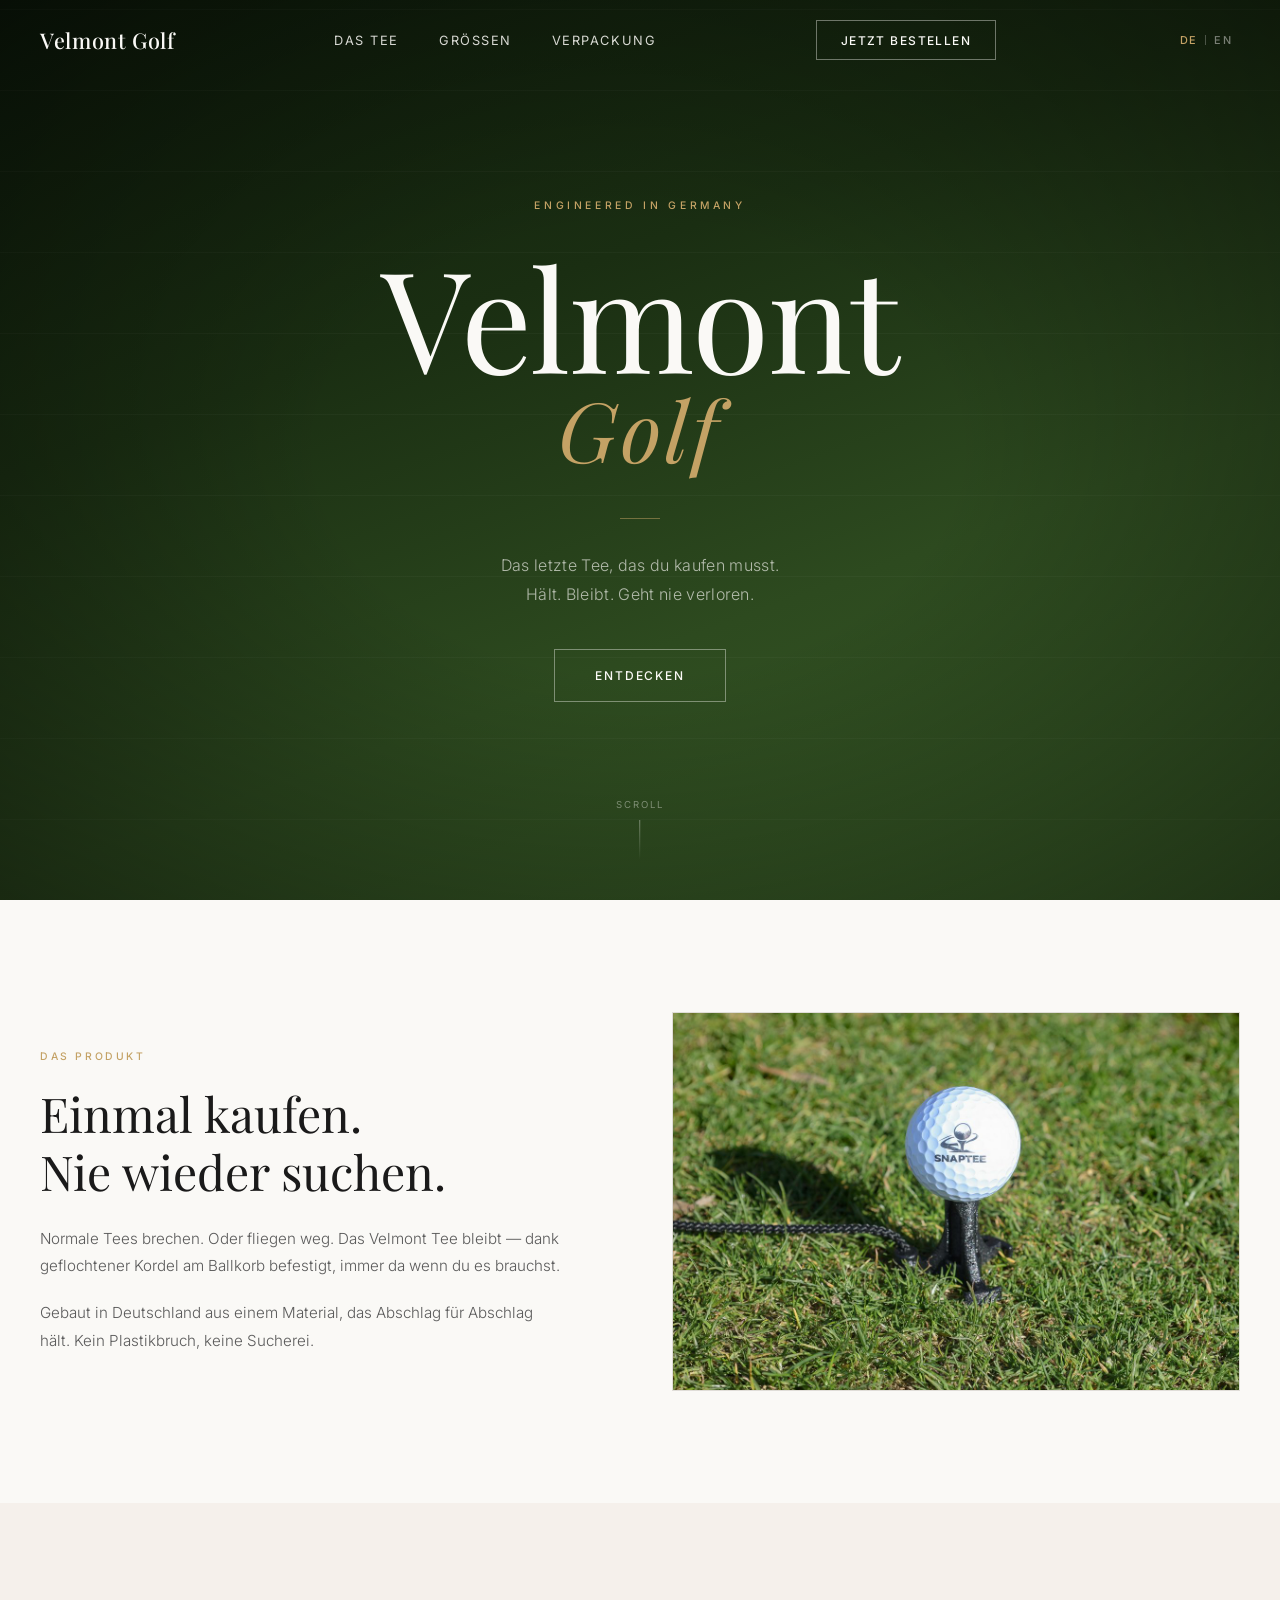
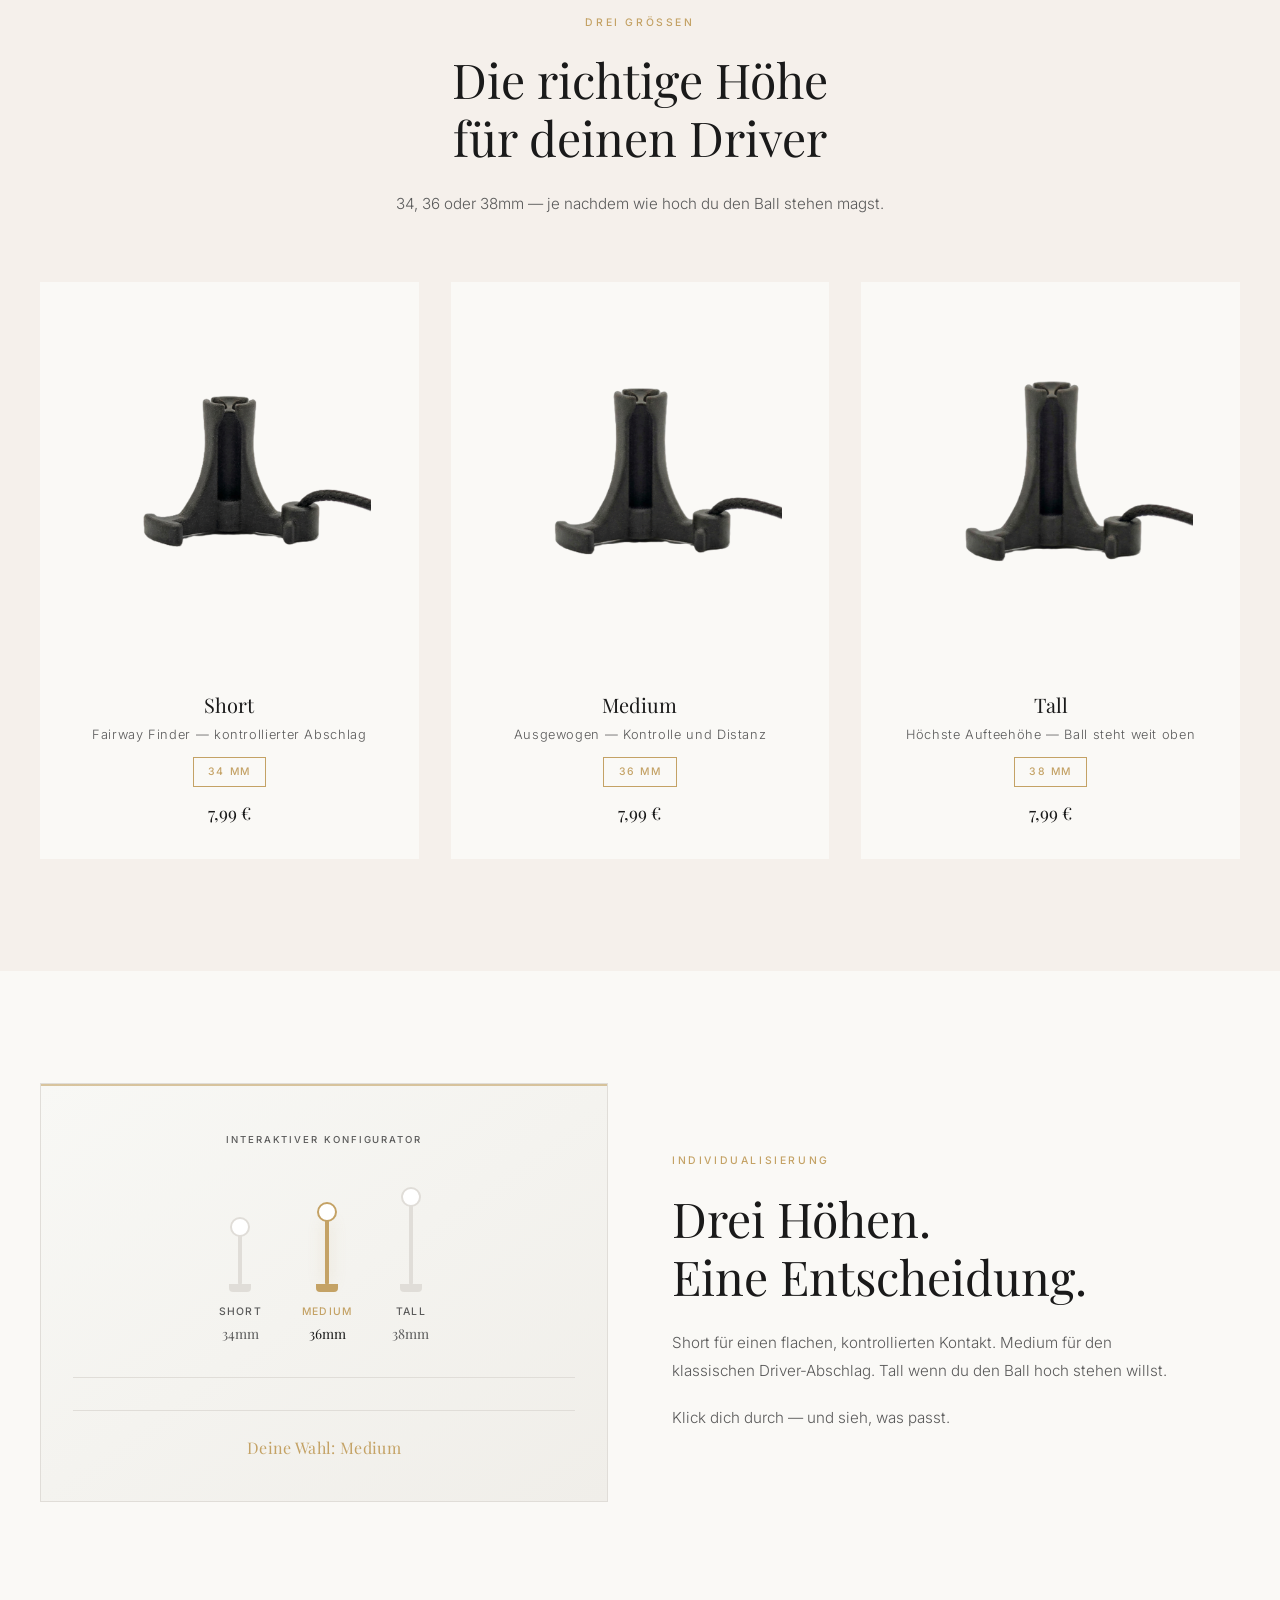
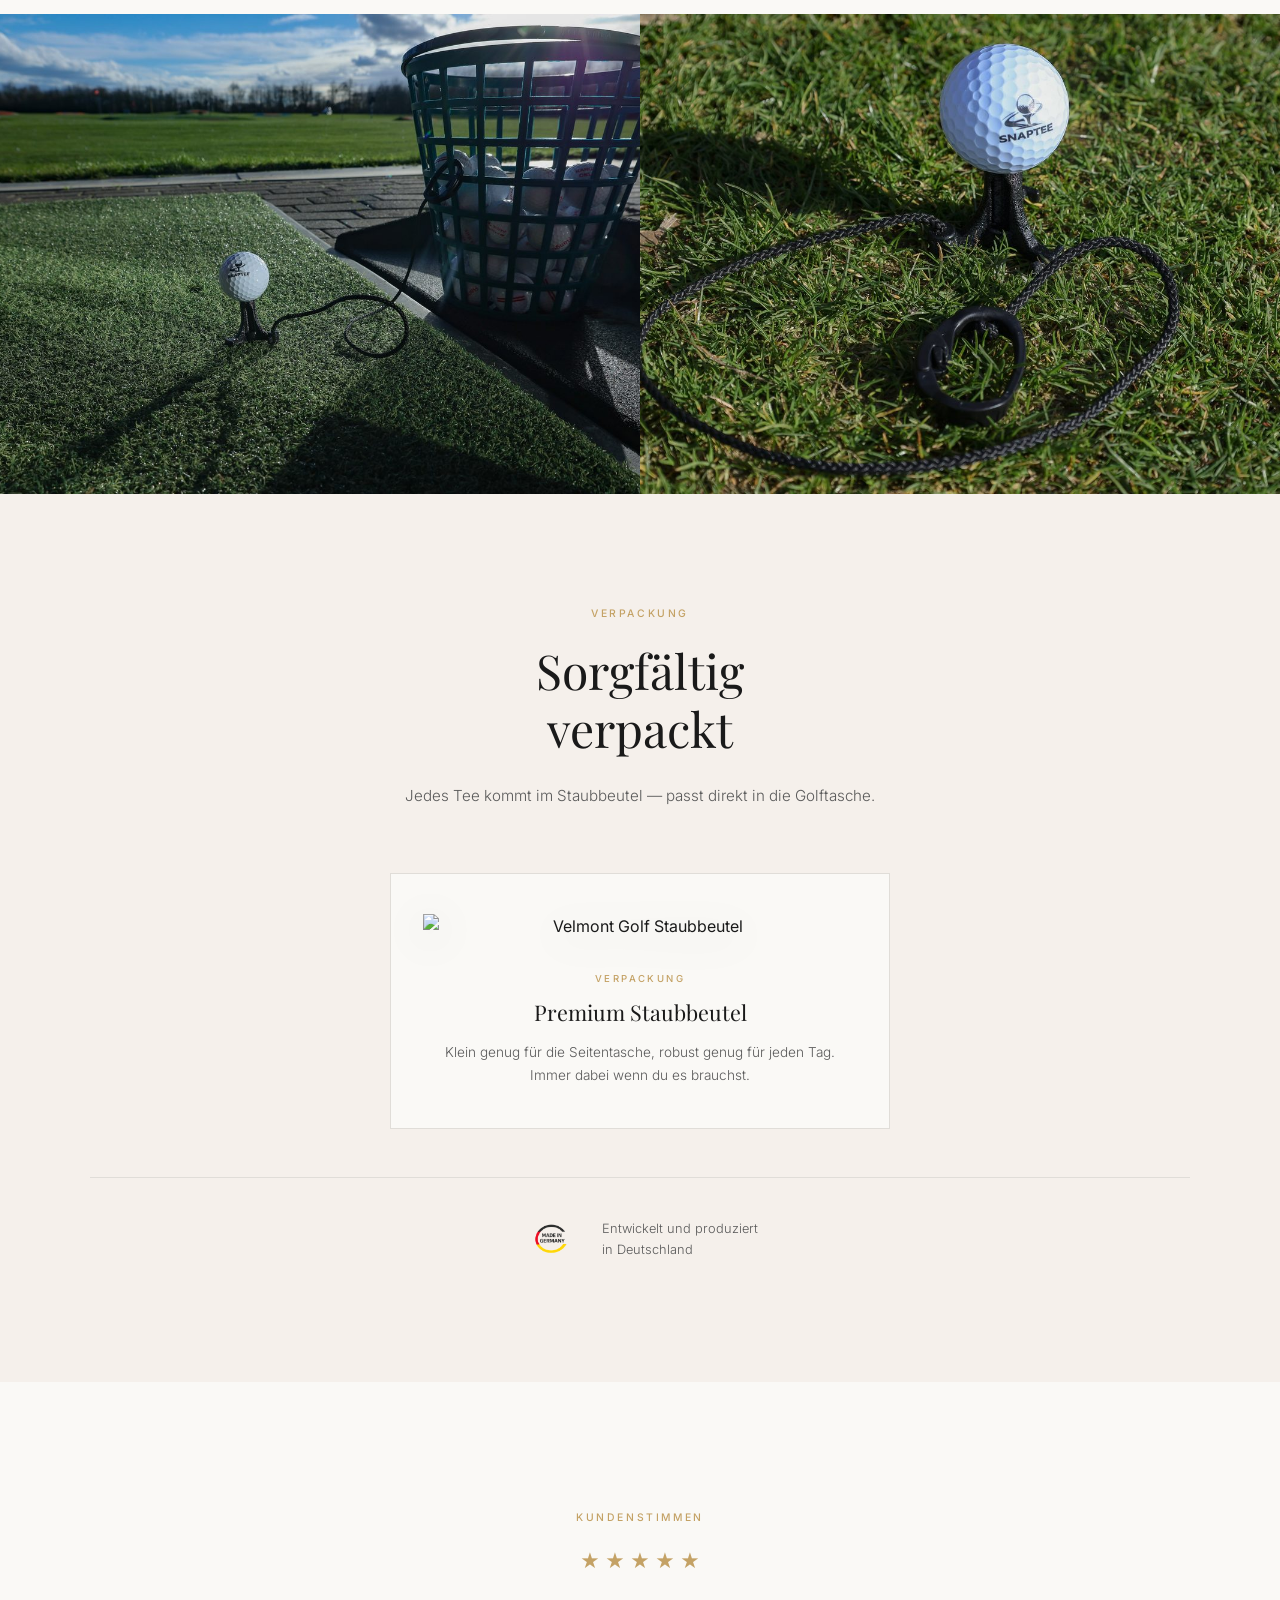
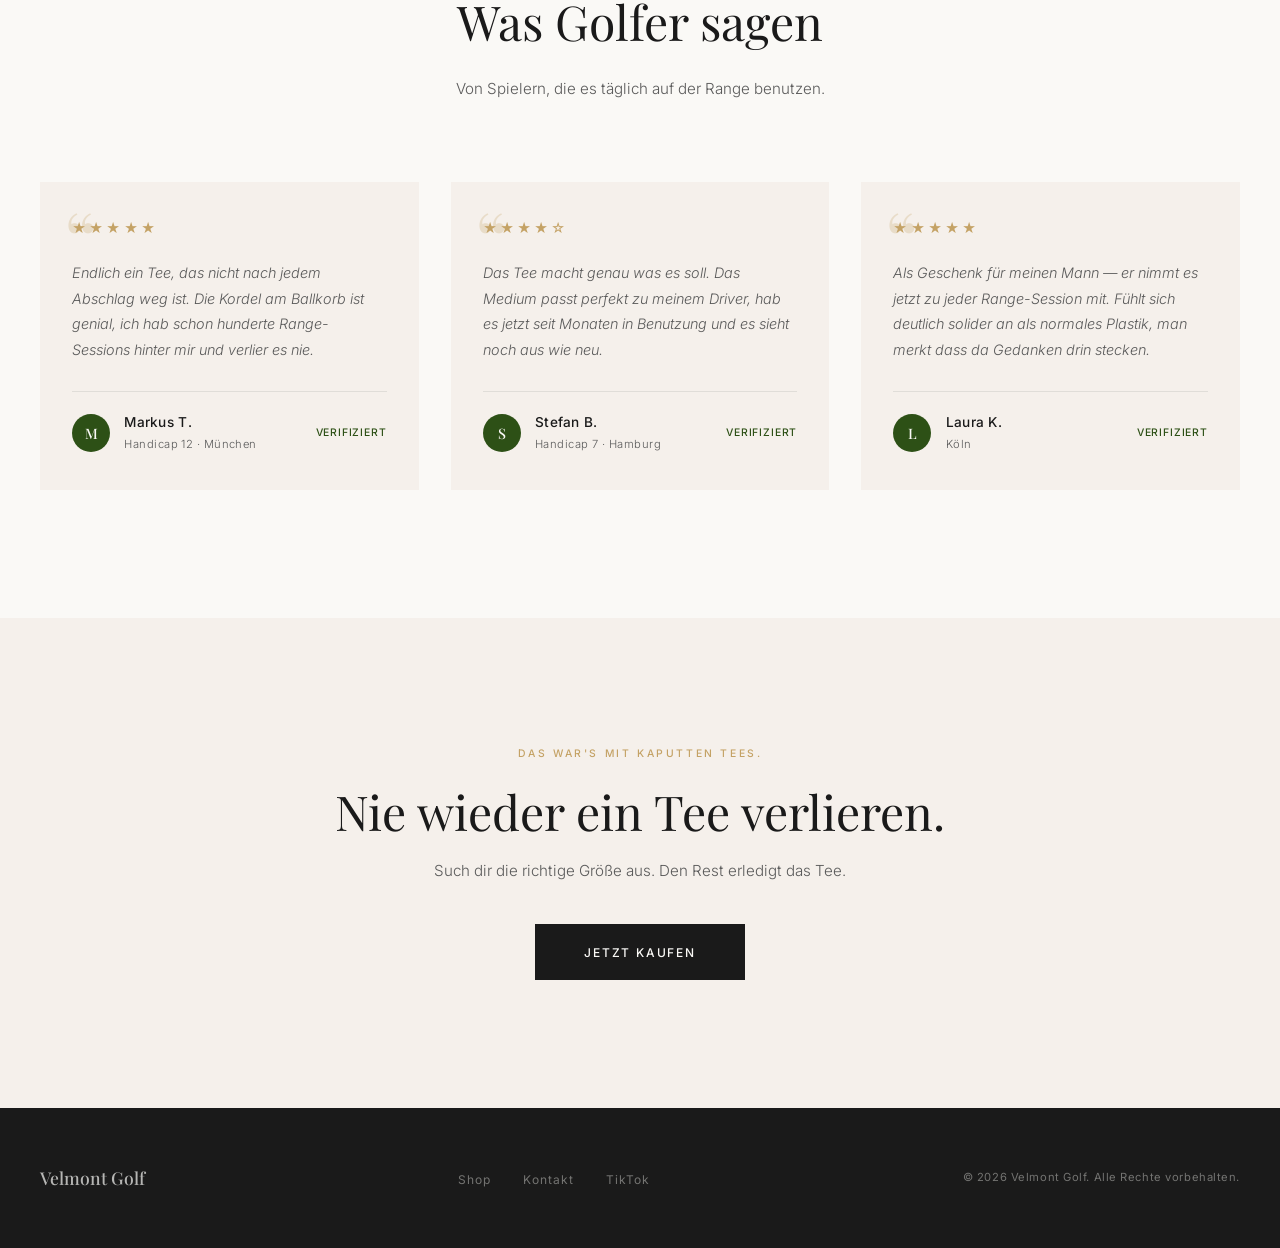
==== index.html @ c51eaa4b "Rewrite all page texts to sound more natural and human - Hero: removed 'Kompromisslos', more direct " ====
<!DOCTYPE html>
<html lang="de">
<head>
    <meta charset="UTF-8">
    <meta name="viewport" content="width=device-width, initial-scale=1.0">
    <title>Velmont Golf — Das letzte Tee, das du je brauchst</title>
    <meta name="description" content="Velmont Golf Tee — wiederverwendbar, individuell anpassbar, Made in Germany. Drei Höhen, ein Tee für immer.">
    <link rel="preconnect" href="https://fonts.googleapis.com">
    <link rel="preconnect" href="https://fonts.gstatic.com" crossorigin>
    <link href="https://fonts.googleapis.com/css2?family=Inter:wght@300;400;500;600&family=Playfair+Display:ital,wght@0,400;0,500;0,600;1,400;1,500&display=swap" rel="stylesheet">
    <style>
        *, *::before, *::after {
            margin: 0;
            padding: 0;
            box-sizing: border-box;
        }

        :root {
            --bg-primary: #FAF9F6;
            --bg-dark: #1a1a1a;
            --bg-cream: #F5F0EB;
            --bg-sage: #E8E6E1;
            --text-primary: #1a1a1a;
            --text-secondary: #5a5a5a;
            --text-light: #FAF9F6;
            --accent: #2D5016;
            --accent-light: #4A7A2B;
            --gold: #C4A265;
            --border: #e0ddd8;
            --font-body: 'Inter', sans-serif;
            --font-display: 'Playfair Display', serif;
        }

        html {
            scroll-behavior: smooth;
            font-size: 16px;
        }

        body {
            font-family: var(--font-body);
            color: var(--text-primary);
            background: var(--bg-primary);
            line-height: 1.6;
            -webkit-font-smoothing: antialiased;
            overflow-x: hidden;
        }

        /* ─── NAVIGATION ─── */
        nav {
            position: fixed;
            top: 0;
            left: 0;
            right: 0;
            z-index: 100;
            padding: 1.25rem 2.5rem;
            display: flex;
            justify-content: space-between;
            align-items: center;
            transition: all 0.4s ease;
        }

        nav.scrolled {
            background: rgba(250, 249, 246, 0.95);
            backdrop-filter: blur(20px);
            -webkit-backdrop-filter: blur(20px);
            box-shadow: 0 1px 0 var(--border);
            padding: 0.9rem 2.5rem;
        }

        .nav-logo {
            font-family: var(--font-display);
            font-size: 1.35rem;
            font-weight: 500;
            letter-spacing: 0.03em;
            color: var(--text-light);
            text-decoration: none;
            transition: color 0.4s ease;
        }

        nav.scrolled .nav-logo {
            color: var(--text-primary);
        }

        .nav-links {
            display: flex;
            gap: 2.5rem;
            list-style: none;
        }

        .nav-links a {
            font-size: 0.8rem;
            font-weight: 400;
            letter-spacing: 0.12em;
            text-transform: uppercase;
            text-decoration: none;
            color: rgba(250, 249, 246, 0.85);
            transition: color 0.3s ease;
        }

        nav.scrolled .nav-links a {
            color: var(--text-secondary);
        }

        .nav-links a:hover {
            color: var(--gold);
        }

        .nav-cta {
            font-size: 0.75rem;
            font-weight: 500;
            letter-spacing: 0.12em;
            text-transform: uppercase;
            text-decoration: none;
            color: var(--text-light);
            border: 1px solid rgba(250, 249, 246, 0.4);
            padding: 0.6rem 1.5rem;
            transition: all 0.3s ease;
        }

        nav.scrolled .nav-cta {
            color: var(--text-primary);
            border-color: var(--text-primary);
        }

        .nav-cta:hover {
            background: var(--text-primary);
            color: var(--text-light);
            border-color: var(--text-primary);
        }

        nav.scrolled .nav-cta:hover {
            background: var(--text-primary);
            color: var(--text-light);
        }

        .nav-mobile-toggle {
            display: none;
            flex-direction: column;
            gap: 5px;
            cursor: pointer;
            background: none;
            border: none;
            padding: 10px;
            min-width: 44px;
            min-height: 44px;
            justify-content: center;
            align-items: center;
        }

        .nav-mobile-toggle span {
            width: 22px;
            height: 1.5px;
            background: var(--text-light);
            transition: all 0.3s ease;
        }

        nav.scrolled .nav-mobile-toggle span {
            background: var(--text-primary);
        }

        /* ─── LANG TOGGLE ─── */
        .lang-toggle {
            display: flex;
            align-items: center;
            gap: 0;
            margin-left: 1rem;
        }

        .lang-btn {
            font-size: 0.68rem;
            font-weight: 500;
            letter-spacing: 0.12em;
            text-transform: uppercase;
            color: rgba(250, 249, 246, 0.45);
            background: none;
            border: none;
            cursor: pointer;
            padding: 0.3rem 0.5rem;
            transition: color 0.3s ease;
            font-family: var(--font-body);
            line-height: 1;
        }

        .lang-btn.active {
            color: var(--gold);
        }

        .lang-btn:hover:not(.active) {
            color: rgba(250, 249, 246, 0.75);
        }

        .lang-sep {
            width: 1px;
            height: 10px;
            background: rgba(250, 249, 246, 0.25);
            flex-shrink: 0;
        }

        nav.scrolled .lang-btn {
            color: rgba(26, 26, 26, 0.35);
        }

        nav.scrolled .lang-btn.active {
            color: var(--gold);
        }

        nav.scrolled .lang-btn:hover:not(.active) {
            color: var(--text-secondary);
        }

        nav.scrolled .lang-sep {
            background: rgba(26, 26, 26, 0.2);
        }

        /* ─── MOBILE MENU ─── */
        .mobile-menu {
            position: fixed;
            inset: 0;
            background: rgba(26, 26, 26, 0.97);
            backdrop-filter: blur(20px);
            -webkit-backdrop-filter: blur(20px);
            z-index: 200;
            display: none;
            flex-direction: column;
            justify-content: center;
            align-items: center;
            gap: 2.5rem;
        }

        .mobile-menu.open {
            display: flex;
        }

        .mobile-menu a {
            font-family: var(--font-display);
            font-size: 1.75rem;
            font-weight: 400;
            text-decoration: none;
            color: var(--text-light);
            transition: color 0.3s ease;
            letter-spacing: 0.02em;
        }

        .mobile-menu a:hover {
            color: var(--gold);
        }

        .mobile-menu-close {
            position: absolute;
            top: 1.25rem;
            right: 1.5rem;
            background: none;
            border: none;
            color: var(--text-light);
            font-size: 2rem;
            cursor: pointer;
            line-height: 1;
        }

        /* ─── HERO V2 — Typografisch ─── */
        .hero {
            position: relative;
            height: 100vh;
            min-height: 700px;
            overflow: hidden;
            background: linear-gradient(160deg, #0d1a0a 0%, #1a2e12 35%, #2d4a1f 65%, #3a5e28 100%);
            display: flex;
            align-items: center;
            justify-content: center;
        }

        /* Vignette overlay */
        .hero-vignette {
            position: absolute;
            inset: 0;
            z-index: 1;
            background: radial-gradient(ellipse at center, transparent 35%, rgba(0,0,0,0.45) 100%);
            pointer-events: none;
        }

        /* Subtle texture lines */
        .hero-texture {
            position: absolute;
            inset: 0;
            z-index: 0;
            opacity: 0.03;
            background-image: repeating-linear-gradient(
                0deg,
                transparent,
                transparent 80px,
                rgba(250,249,246,1) 80px,
                rgba(250,249,246,1) 81px
            );
            pointer-events: none;
        }

        /* Hero content — centered */
        .hero-content {
            position: relative;
            z-index: 2;
            display: flex;
            flex-direction: column;
            align-items: center;
            text-align: center;
            padding: 0 2rem;
        }

        .hero-tagline {
            font-family: var(--font-body);
            font-size: 0.65rem;
            font-weight: 500;
            letter-spacing: 0.35em;
            text-transform: uppercase;
            color: var(--gold);
            margin-bottom: 2rem;
            opacity: 0;
            transform: translateY(20px);
            animation: fadeUp 0.8s ease 0.3s forwards;
        }

        /* The big wordmark */
        .hero-wordmark {
            font-family: var(--font-display);
            font-size: clamp(4rem, 11vw, 9rem);
            font-weight: 400;
            line-height: 1.0;
            color: var(--text-light);
            letter-spacing: -0.01em;
            margin-bottom: 0;
            opacity: 0;
            transform: translateY(40px);
            animation: fadeUp 1s cubic-bezier(0.16, 1, 0.3, 1) 0.5s forwards;
        }

        .hero-wordmark-sub {
            font-family: var(--font-display);
            font-size: clamp(2.5rem, 6.5vw, 5.5rem);
            font-weight: 400;
            font-style: italic;
            color: var(--gold);
            letter-spacing: 0.04em;
            line-height: 1.0;
            margin-bottom: 3rem;
            opacity: 0;
            transform: translateY(40px);
            animation: fadeUp 1s cubic-bezier(0.16, 1, 0.3, 1) 0.7s forwards;
        }

        .hero-divider {
            width: 40px;
            height: 1px;
            background: rgba(196, 162, 101, 0.5);
            margin: 0 auto 2rem;
            opacity: 0;
            animation: fadeIn 0.8s ease 1s forwards;
        }

        .hero-subtitle {
            font-size: 1rem;
            font-weight: 300;
            color: rgba(250, 249, 246, 0.65);
            max-width: 420px;
            margin: 0 auto 2.5rem;
            line-height: 1.8;
            letter-spacing: 0.02em;
            opacity: 0;
            transform: translateY(20px);
            animation: fadeUp 0.8s ease 1.1s forwards;
        }

        .hero-btn {
            display: inline-block;
            font-size: 0.75rem;
            font-weight: 500;
            letter-spacing: 0.15em;
            text-transform: uppercase;
            text-decoration: none;
            color: var(--text-light);
            background: transparent;
            border: 1px solid rgba(250, 249, 246, 0.4);
            padding: 1rem 2.5rem;
            transition: all 0.4s ease;
            opacity: 0;
            transform: translateY(20px);
            animation: fadeUp 0.8s ease 1.3s forwards;
        }

        .hero-btn:hover {
            background: var(--text-light);
            color: var(--text-primary);
            border-color: var(--text-light);
        }

        .hero-scroll {
            position: absolute;
            bottom: 2.5rem;
            left: 50%;
            transform: translateX(-50%);
            z-index: 3;
            display: flex;
            flex-direction: column;
            align-items: center;
            gap: 0.5rem;
            text-decoration: none;
            opacity: 0;
            animation: fadeIn 0.8s ease 1.8s forwards;
        }

        .hero-scroll span {
            font-size: 0.6rem;
            letter-spacing: 0.2em;
            text-transform: uppercase;
            color: rgba(250, 249, 246, 0.4);
        }

        .scroll-line {
            width: 1px;
            height: 40px;
            background: linear-gradient(to bottom, rgba(250,249,246,0.4), transparent);
            animation: scrollPulse 2s ease-in-out infinite;
        }

        /* ─── SECTIONS ─── */
        section {
            padding: 7rem 2.5rem;
        }

        .section-label {
            font-size: 0.65rem;
            font-weight: 500;
            letter-spacing: 0.25em;
            text-transform: uppercase;
            color: var(--gold);
            margin-bottom: 1.25rem;
        }

        .section-title {
            font-family: var(--font-display);
            font-size: clamp(2rem, 4vw, 3rem);
            font-weight: 400;
            line-height: 1.2;
            margin-bottom: 1.5rem;
        }

        .section-text {
            font-size: 0.95rem;
            font-weight: 300;
            color: var(--text-secondary);
            line-height: 1.8;
            max-width: 520px;
        }

        /* ─── INTRO ─── */
        .intro {
            display: grid;
            grid-template-columns: 1fr 1fr;
            gap: 4rem;
            align-items: center;
            max-width: 1200px;
            margin: 0 auto;
        }

        .intro-image {
            position: relative;
            overflow: hidden;
        }

        .intro-image img {
            width: 100%;
            height: 100%;
            object-fit: cover;
            display: block;
        }

        .intro-image::after {
            content: '';
            position: absolute;
            inset: 0;
            border: 1px solid var(--border);
            pointer-events: none;
        }

        /* ─── FEATURES ─── */
        #features {
            background: var(--bg-primary);
            color: var(--text-primary);
            padding: 8rem 2.5rem;
        }

        .features-inner {
            max-width: 1200px;
            margin: 0 auto;
        }

        .features-header {
            text-align: center;
            margin-bottom: 5rem;
        }

        .features-header .section-title {
            color: var(--text-primary);
        }

        .features-header .section-text {
            color: var(--text-secondary);
            margin: 0 auto;
        }

        .features-grid {
            display: grid;
            grid-template-columns: repeat(3, 1fr);
            gap: 1.5rem;
        }

        .feature-card {
            padding: 2.5rem 2rem;
            background: var(--bg-cream);
            border: 1px solid var(--border);
            transition: transform 0.3s ease, box-shadow 0.3s ease, border-color 0.3s ease;
            position: relative;
        }

        .feature-card:hover {
            transform: translateY(-4px);
            box-shadow: 0 16px 48px rgba(0,0,0,0.06);
            border-color: var(--gold);
        }

        .feature-icon {
            font-size: 1.25rem;
            margin-bottom: 1.25rem;
            display: block;
            color: var(--gold);
            opacity: 0.8;
        }

        .feature-card h3 {
            font-family: var(--font-display);
            font-size: 1.15rem;
            font-weight: 400;
            margin-bottom: 0.75rem;
            color: var(--text-primary);
        }

        .feature-card p {
            font-size: 0.85rem;
            font-weight: 300;
            color: var(--text-secondary);
            line-height: 1.75;
        }

        /* ─── SIZES ─── */
        #groessen {
            background: var(--bg-cream);
        }

        .sizes-inner {
            max-width: 1200px;
            margin: 0 auto;
        }

        .sizes-header {
            text-align: center;
            margin-bottom: 4rem;
        }

        .sizes-header .section-text {
            margin: 0 auto;
        }

        .sizes-grid {
            display: grid;
            grid-template-columns: repeat(3, 1fr);
            gap: 2rem;
        }

        .size-card {
            background: var(--bg-primary);
            text-align: center;
            padding: 0 0 2rem;
            transition: transform 0.3s ease, box-shadow 0.3s ease;
            overflow: hidden;
        }

        .size-card:hover {
            transform: translateY(-4px);
            box-shadow: 0 20px 60px rgba(0,0,0,0.08);
        }

        .size-card-image {
            background: transparent;
            display: flex;
            align-items: center;
            justify-content: center;
            aspect-ratio: 1;
            margin-bottom: 1.75rem;
            overflow: hidden;
        }

        .size-card img {
            width: 75%;
            height: auto;
            display: block;
            margin: 0 auto;
            transition: transform 0.5s ease;
        }

        .size-card:hover img {
            transform: scale(1.04);
        }

        .size-card-body {
            padding: 0 1.5rem;
        }

        .size-name {
            font-family: var(--font-display);
            font-size: 1.25rem;
            font-weight: 400;
            margin-bottom: 0.25rem;
        }

        .size-desc {
            font-size: 0.8rem;
            color: var(--text-secondary);
            font-weight: 300;
            letter-spacing: 0.05em;
        }

        .size-height {
            display: inline-block;
            margin-top: 0.75rem;
            font-size: 0.65rem;
            font-weight: 500;
            letter-spacing: 0.15em;
            text-transform: uppercase;
            color: var(--gold);
            border: 1px solid var(--gold);
            padding: 0.35rem 0.9rem;
        }

        .size-price {
            display: block;
            font-family: var(--font-display);
            font-size: 1.1rem;
            font-weight: 400;
            color: var(--text-primary);
            margin-top: 0.75rem;
        }

        /* ─── CUSTOMIZATION ─── */
        .custom-section {
            max-width: 1200px;
            margin: 0 auto;
        }

        .custom-grid {
            display: grid;
            grid-template-columns: 1fr 1fr;
            gap: 4rem;
            align-items: center;
        }

        /* ─── COLOR SWATCHES (hidden) ─── */
        .config-colors,
        .config-swatches,
        .cfg-swatch,
        .config-color-name,
        .config-colors-label { display: none; }

        /* ─── TEE CONFIGURATOR ─── */
        .configurator {
            background: linear-gradient(145deg, #f8f8f5 0%, #f0eee9 100%);
            border: 1px solid var(--border);
            padding: 3rem 2rem 2.5rem;
            position: relative;
            overflow: hidden;
        }

        .configurator::before {
            content: '';
            position: absolute;
            top: 0;
            left: 0;
            right: 0;
            height: 2px;
            background: var(--gold);
            opacity: 0.6;
        }

        .config-label {
            font-size: 0.6rem;
            font-weight: 500;
            letter-spacing: 0.2em;
            text-transform: uppercase;
            color: var(--text-secondary);
            text-align: center;
            margin-bottom: 2.5rem;
        }

        .config-tees {
            display: flex;
            justify-content: center;
            align-items: flex-end;
            gap: 2.5rem;
            padding-bottom: 2rem;
            margin-bottom: 2rem;
            border-bottom: 1px solid var(--border);
        }

        .config-tee {
            display: flex;
            flex-direction: column;
            align-items: center;
            cursor: pointer;
            transition: transform 0.3s ease;
        }

        .config-tee:hover {
            transform: translateY(-4px);
        }

        .config-tee.active .tee-stem {
            background: var(--gold);
            box-shadow: 0 0 16px rgba(196, 162, 101, 0.3);
        }

        .config-tee.active .tee-name {
            color: var(--gold);
        }

        .tee-ball {
            width: 20px;
            height: 20px;
            border-radius: 50%;
            background: #fff;
            border: 2px solid var(--border);
            margin-bottom: -2px;
            z-index: 1;
            transition: border-color 0.3s ease;
        }

        .config-tee.active .tee-ball {
            border-color: var(--gold);
        }

        .tee-stem {
            width: 4px;
            border-radius: 0 0 2px 2px;
            background: var(--border);
            transition: all 0.4s ease;
        }

        .tee-stem.short { height: 50px; }
        .tee-stem.medium { height: 65px; }
        .tee-stem.tall { height: 80px; }

        .tee-base {
            width: 22px;
            height: 8px;
            border-radius: 0 0 4px 4px;
            margin-top: -1px;
            transition: background 0.3s ease;
        }

        .config-tee .tee-base {
            background: var(--border);
        }

        .config-tee.active .tee-base {
            background: var(--gold);
        }

        .tee-name {
            font-size: 0.65rem;
            font-weight: 500;
            letter-spacing: 0.12em;
            text-transform: uppercase;
            color: var(--text-secondary);
            margin-top: 0.75rem;
            transition: color 0.3s ease;
        }

        .tee-mm {
            font-family: var(--font-display);
            font-size: 0.85rem;
            color: var(--text-secondary);
            margin-top: 0.15rem;
            transition: color 0.3s ease;
        }

        .config-tee.active .tee-mm {
            color: var(--text-primary);
        }

        .config-summary {
            margin-top: 1.5rem;
            padding-top: 1.5rem;
            border-top: 1px solid var(--border);
            text-align: center;
        }

        .config-summary-text {
            font-family: var(--font-display);
            font-size: 1rem;
            font-weight: 400;
            color: var(--text-primary);
            letter-spacing: 0.02em;
        }

        .config-summary-text span {
            color: var(--gold);
        }

        /* ─── GALLERY ─── */
        .gallery {
            padding: 0;
            display: grid;
            grid-template-columns: repeat(2, 1fr);
            gap: 0;
        }

        .gallery-item {
            position: relative;
            overflow: hidden;
            aspect-ratio: 4/3;
        }

        .gallery-item img {
            width: 100%;
            height: 100%;
            object-fit: cover;
            display: block;
            transition: transform 0.6s ease;
        }

        .gallery-item:hover img {
            transform: scale(1.05);
        }

        /* ─── PACKAGING ─── */
        #verpackung {
            background: var(--bg-cream);
            color: var(--text-primary);
        }

        .packaging-inner {
            max-width: 1100px;
            margin: 0 auto;
        }

        .packaging-header {
            text-align: center;
            margin-bottom: 4rem;
        }

        .packaging-header .section-title {
            color: var(--text-primary);
        }

        .packaging-header .section-text {
            color: var(--text-secondary);
            margin: 0 auto;
        }

        .packaging-options {
            display: grid;
            grid-template-columns: 1fr 1fr;
            gap: 2rem;
        }

        .packaging-option {
            border: 1px solid var(--border);
            background: var(--bg-primary);
            padding: 2.5rem 2rem;
            text-align: center;
            transition: border-color 0.3s ease, box-shadow 0.3s ease;
        }

        .packaging-option:hover {
            border-color: var(--gold);
            box-shadow: 0 8px 30px rgba(0,0,0,0.06);
        }

        .packaging-option-img {
            width: 100%;
            max-height: 260px;
            object-fit: contain;
            display: block;
            margin: 0 auto 2rem;
            filter: drop-shadow(0 8px 20px rgba(0,0,0,0.12));
        }

        .packaging-option-label {
            font-size: 0.6rem;
            font-weight: 500;
            letter-spacing: 0.25em;
            text-transform: uppercase;
            color: var(--gold);
            margin-bottom: 0.5rem;
        }

        .packaging-option-name {
            font-family: var(--font-display);
            font-size: 1.35rem;
            font-weight: 400;
            color: var(--text-primary);
            margin-bottom: 0.75rem;
        }

        .packaging-option-desc {
            font-size: 0.85rem;
            font-weight: 300;
            color: var(--text-secondary);
            line-height: 1.7;
        }

        .badge-row {
            display: flex;
            align-items: center;
            justify-content: center;
            gap: 1.25rem;
            margin-top: 3rem;
            padding-top: 2rem;
            border-top: 1px solid var(--border);
        }

        .badge-row img {
            width: 60px;
            height: auto;
        }

        .badge-text {
            font-size: 0.8rem;
            font-weight: 300;
            color: var(--text-secondary);
            line-height: 1.6;
        }

        /* ─── REVIEWS ─── */
        .reviews {
            background: var(--bg-primary);
            padding: 8rem 2.5rem;
        }

        .reviews-inner {
            max-width: 1200px;
            margin: 0 auto;
        }

        .reviews-header {
            text-align: center;
            margin-bottom: 5rem;
        }

        .reviews-stars-overall {
            display: flex;
            justify-content: center;
            gap: 0.3rem;
            margin-bottom: 1rem;
        }

        .star {
            color: var(--gold);
            font-size: 1.2rem;
        }

        .reviews-grid {
            display: grid;
            grid-template-columns: repeat(3, 1fr);
            gap: 2rem;
        }

        .review-card {
            background: var(--bg-cream);
            padding: 2.25rem 2rem;
            position: relative;
            transition: transform 0.3s ease, box-shadow 0.3s ease;
        }

        .review-card:hover {
            transform: translateY(-4px);
            box-shadow: 0 20px 50px rgba(0,0,0,0.07);
        }

        .review-card::before {
            content: '\201C';
            font-family: var(--font-display);
            font-size: 5rem;
            line-height: 1;
            color: var(--gold);
            opacity: 0.25;
            position: absolute;
            top: 1rem;
            left: 1.5rem;
        }

        .review-stars {
            display: flex;
            gap: 0.2rem;
            margin-bottom: 1.25rem;
        }

        .review-stars .star {
            font-size: 0.85rem;
        }

        .review-text {
            font-size: 0.9rem;
            font-weight: 300;
            color: var(--text-secondary);
            line-height: 1.8;
            margin-bottom: 1.75rem;
            font-style: italic;
        }

        .review-author {
            display: flex;
            align-items: center;
            gap: 0.9rem;
            padding-top: 1.25rem;
            border-top: 1px solid var(--border);
        }

        .review-avatar {
            width: 38px;
            height: 38px;
            border-radius: 50%;
            background: var(--accent);
            display: flex;
            align-items: center;
            justify-content: center;
            font-family: var(--font-display);
            font-size: 0.9rem;
            font-weight: 500;
            color: var(--text-light);
            flex-shrink: 0;
        }

        .review-author-info {
            display: flex;
            flex-direction: column;
            gap: 0.15rem;
        }

        .review-name {
            font-size: 0.85rem;
            font-weight: 500;
            color: var(--text-primary);
            letter-spacing: 0.02em;
        }

        .review-meta {
            font-size: 0.7rem;
            font-weight: 300;
            color: var(--text-secondary);
            letter-spacing: 0.04em;
        }

        .review-verified {
            margin-left: auto;
            font-size: 0.65rem;
            font-weight: 500;
            letter-spacing: 0.08em;
            text-transform: uppercase;
            color: var(--accent);
        }

        @media (max-width: 900px) {
            .reviews-grid {
                grid-template-columns: 1fr;
                max-width: 480px;
                margin: 0 auto;
            }
        }

        /* ─── CTA ─── */
        .cta {
            background: var(--bg-cream);
            text-align: center;
            padding: 8rem 2.5rem;
        }

        .cta .section-title {
            margin-bottom: 1rem;
        }

        .cta .section-text {
            margin: 0 auto 2.5rem;
            text-align: center;
        }

        .btn-primary {
            display: inline-block;
            font-size: 0.75rem;
            font-weight: 500;
            letter-spacing: 0.15em;
            text-transform: uppercase;
            text-decoration: none;
            background: var(--text-primary);
            color: var(--text-light);
            padding: 1.1rem 3rem;
            transition: all 0.3s ease;
            border: 1px solid var(--text-primary);
        }

        .btn-primary:hover {
            background: transparent;
            color: var(--text-primary);
        }

        /* ─── FOOTER ─── */
        footer {
            background: var(--bg-dark);
            color: rgba(250, 249, 246, 0.4);
            padding: 3.5rem 2.5rem;
        }

        .footer-inner {
            max-width: 1200px;
            margin: 0 auto;
            display: flex;
            justify-content: space-between;
            align-items: center;
        }

        .footer-logo {
            font-family: var(--font-display);
            font-size: 1.1rem;
            font-weight: 500;
            color: rgba(250, 249, 246, 0.7);
        }

        .footer-links {
            display: flex;
            gap: 2rem;
            list-style: none;
        }

        .footer-links a {
            font-size: 0.75rem;
            letter-spacing: 0.08em;
            text-decoration: none;
            color: rgba(250, 249, 246, 0.4);
            transition: color 0.3s ease;
        }

        .footer-links a:hover {
            color: var(--gold);
        }

        .footer-copy {
            font-size: 0.7rem;
            letter-spacing: 0.05em;
        }

        /* ─── ANIMATIONS ─── */
        @keyframes fadeUp {
            to {
                opacity: 1;
                transform: translateY(0);
            }
        }

        @keyframes fadeIn {
            to { opacity: 1; }
        }

        @keyframes scrollPulse {
            0%, 100% { opacity: 0.3; transform: scaleY(1); }
            50% { opacity: 0.7; transform: scaleY(1.1); }
        }

        .reveal {
            opacity: 0;
            transform: translateY(40px);
            transition: opacity 0.8s ease, transform 0.8s ease;
        }

        .reveal.visible {
            opacity: 1;
            transform: translateY(0);
        }

        .reveal-delay-1 { transition-delay: 0.1s; }
        .reveal-delay-2 { transition-delay: 0.2s; }
        .reveal-delay-3 { transition-delay: 0.3s; }

        /* ─── RESPONSIVE ─── */
        @media (max-width: 900px) {
            nav {
                padding: 1rem 1.5rem;
            }

            .nav-links, .nav-cta {
                display: none;
            }

            .nav-mobile-toggle {
                display: flex;
            }

            section {
                padding: 4.5rem 1.5rem;
            }

            .intro {
                grid-template-columns: 1fr;
                gap: 2.5rem;
            }

            .intro-image {
                order: -1;
            }

            .features-grid {
                grid-template-columns: 1fr;
            }

            .sizes-grid {
                grid-template-columns: 1fr;
                gap: 1.5rem;
            }

            .custom-grid {
                grid-template-columns: 1fr;
                gap: 2.5rem;
            }

            .config-tees {
                gap: 1.5rem;
            }

            .gallery {
                grid-template-columns: 1fr;
            }

            .packaging-options {
                grid-template-columns: 1fr;
                gap: 1.5rem;
            }

            .footer-inner {
                flex-direction: column;
                gap: 1.5rem;
                text-align: center;
            }

            .footer-links {
                gap: 1.5rem;
            }

            .cta {
                padding: 5rem 1.5rem;
            }
        }

        @media (max-width: 600px) {
            .sizes-grid {
                grid-template-columns: 1fr;
            }

            .size-card-image {
                aspect-ratio: 4/3;
            }

            .gallery {
                grid-template-columns: 1fr;
            }

            .footer-links {
                flex-direction: column;
                gap: 1rem;
            }
        }

        /* ─── FOCUS VISIBLE ─── */
        :focus-visible {
            outline: 2px solid var(--gold);
            outline-offset: 3px;
        }

        .config-tee:focus-visible,
        .cfg-swatch:focus-visible {
            outline: 2px solid var(--gold);
            outline-offset: 4px;
        }

        /* ─── REDUCED MOTION ─── */
        @media (prefers-reduced-motion: reduce) {
            .hero-tagline,
            .hero-wordmark,
            .hero-wordmark-sub,
            .hero-divider,
            .hero-subtitle,
            .hero-btn,
            .hero-scroll {
                opacity: 1;
                transform: none;
                animation: none;
            }
            .scroll-line {
                animation: none;
            }
            .reveal {
                opacity: 1;
                transform: none;
                transition: none;
            }
        }
    </style>
</head>
<body>

    <!-- Navigation -->
    <nav id="navbar">
        <a href="#" class="nav-logo">Velmont Golf</a>
        <ul class="nav-links">
            <li><a href="#produkt" data-i18n="nav.tee">Das Tee</a></li>
            <li><a href="produkte.html" data-i18n="nav.sizes">Größen</a></li>
            <li><a href="#verpackung" data-i18n="nav.packaging">Verpackung</a></li>
        </ul>
        <a href="https://7ccjau-pn.myshopify.com" class="nav-cta" target="_blank" data-i18n="nav.shop">Jetzt bestellen</a>
        <div class="lang-toggle">
            <button class="lang-btn active" onclick="setLanguage('de')" data-lang="de">DE</button>
            <div class="lang-sep"></div>
            <button class="lang-btn" onclick="setLanguage('en')" data-lang="en">EN</button>
        </div>
        <button class="nav-mobile-toggle" onclick="toggleMobileMenu()" aria-label="Menu">
            <span></span><span></span><span></span>
        </button>
    </nav>

    <!-- Mobile Menu -->
    <div class="mobile-menu" id="mobileMenu">
        <button class="mobile-menu-close" onclick="toggleMobileMenu()" aria-label="Close">&times;</button>
        <a href="#produkt" onclick="toggleMobileMenu()" data-i18n="nav.tee">Das Tee</a>
        <a href="produkte.html" onclick="toggleMobileMenu()" data-i18n="nav.sizes">Größen</a>
        <a href="#features" onclick="toggleMobileMenu()" data-i18n="nav.features">Vorteile</a>
        <a href="#verpackung" onclick="toggleMobileMenu()" data-i18n="nav.packaging">Verpackung</a>
        <a href="https://7ccjau-pn.myshopify.com" target="_blank" data-i18n="nav.shop">Jetzt bestellen</a>
        <div class="lang-toggle" style="margin-top:0.5rem;">
            <button class="lang-btn active" onclick="setLanguage('de')" data-lang="de" style="color:rgba(250,249,246,0.5);font-size:0.85rem;">DE</button>
            <div class="lang-sep" style="background:rgba(250,249,246,0.25);"></div>
            <button class="lang-btn" onclick="setLanguage('en')" data-lang="en" style="color:rgba(250,249,246,0.5);font-size:0.85rem;">EN</button>
        </div>
    </div>

    <!-- Hero V2 — Typografisch -->
    <section class="hero" id="hero">
        <div class="hero-texture"></div>
        <div class="hero-vignette"></div>

        <div class="hero-content">
            <p class="hero-tagline">Engineered in Germany</p>
            <h1 class="hero-wordmark">Velmont</h1>
            <p class="hero-wordmark-sub">Golf</p>
            <div class="hero-divider"></div>
            <p class="hero-subtitle" data-i18n="hero.subtitle">Das letzte Tee, das du kaufen musst.<br>Hält. Bleibt. Geht nie verloren.</p>
            <a href="#produkt" class="hero-btn" data-i18n="hero.btn">Entdecken</a>
        </div>

        <a href="#produkt" class="hero-scroll">
            <span data-i18n="hero.scroll">Scroll</span>
            <div class="scroll-line"></div>
        </a>
    </section>

    <!-- Intro / Product -->
    <section id="produkt">
        <div class="intro">
            <div class="intro-content reveal">
                <p class="section-label" data-i18n="intro.label">Das Produkt</p>
                <h2 class="section-title" data-i18n="intro.title">Einmal kaufen.<br>Nie wieder suchen.</h2>
                <p class="section-text" data-i18n="intro.text1">
                    Normale Tees brechen. Oder fliegen weg. Das Velmont Tee bleibt — dank geflochtener Kordel am Ballkorb befestigt, immer da wenn du es brauchst.
                </p>
                <p class="section-text" style="margin-top: 1.25rem;" data-i18n="intro.text2">
                    Gebaut in Deutschland aus einem Material, das Abschlag für Abschlag hält. Kein Plastikbruch, keine Sucherei.
                </p>
            </div>
            <div class="intro-image reveal reveal-delay-2">
                <img src="img/tee-grass.jpg" alt="Velmont Golf Tee auf dem Grün" loading="lazy">
            </div>
        </div>
    </section>

    <!-- Sizes -->
    <section id="groessen">
        <div class="sizes-inner">
            <div class="sizes-header reveal">
                <p class="section-label" data-i18n="sizes.label">Drei Größen</p>
                <h2 class="section-title" data-i18n="sizes.title">Die richtige Höhe<br>für deinen Driver</h2>
                <p class="section-text" data-i18n="sizes.text">34, 36 oder 38mm &mdash; je nachdem wie hoch du den Ball stehen magst.</p>
            </div>
            <div class="sizes-grid">
                <a href="produkt-short.html" class="size-card reveal reveal-delay-1" style="text-decoration:none; color:inherit;">
                    <div class="size-card-image">
                        <img src="img/tee-34mm.jpg" alt="Velmont Golf Tee 34mm Short" loading="lazy">
                    </div>
                    <div class="size-card-body">
                        <h3 class="size-name">Short</h3>
                        <p class="size-desc" data-i18n="sizes.short.desc">Fairway Finder — kontrollierter Abschlag</p>
                        <span class="size-height">34 mm</span>
                        <span class="size-price">7,99 €</span>
                    </div>
                </a>
                <a href="produkt-medium.html" class="size-card reveal reveal-delay-2" style="text-decoration:none; color:inherit;">
                    <div class="size-card-image">
                        <img src="img/tee-36mm.jpg" alt="Velmont Golf Tee 36mm Medium" loading="lazy">
                    </div>
                    <div class="size-card-body">
                        <h3 class="size-name">Medium</h3>
                        <p class="size-desc" data-i18n="sizes.medium.desc">Ausgewogen — Kontrolle und Distanz</p>
                        <span class="size-height">36 mm</span>
                        <span class="size-price">7,99 €</span>
                    </div>
                </a>
                <a href="produkt-tall.html" class="size-card reveal reveal-delay-3" style="text-decoration:none; color:inherit;">
                    <div class="size-card-image">
                        <img src="img/tee-38mm.jpg" alt="Velmont Golf Tee 38mm Tall" loading="lazy">
                    </div>
                    <div class="size-card-body">
                        <h3 class="size-name">Tall</h3>
                        <p class="size-desc" data-i18n="sizes.tall.desc">Höchste Aufteehöhe — Ball steht weit oben</p>
                        <span class="size-height">38 mm</span>
                        <span class="size-price">7,99 €</span>
                    </div>
                </a>
            </div>
        </div>
    </section>

    <!-- Customization -->
    <section id="individuell">
        <div class="custom-section">
            <div class="custom-grid">
                <div class="configurator reveal" id="configurator">
                    <p class="config-label" data-i18n="config.label">Interaktiver Konfigurator</p>

                    <div class="config-tees">
                        <div class="config-tee" data-size="Short" data-mm="34" onclick="selectSize(this)" role="button" tabindex="0">
                            <div class="tee-ball"></div>
                            <div class="tee-stem short"></div>
                            <div class="tee-base"></div>
                            <span class="tee-name">Short</span>
                            <span class="tee-mm">34mm</span>
                        </div>
                        <div class="config-tee active" data-size="Medium" data-mm="36" onclick="selectSize(this)" role="button" tabindex="0" aria-pressed="true">
                            <div class="tee-ball"></div>
                            <div class="tee-stem medium"></div>
                            <div class="tee-base"></div>
                            <span class="tee-name">Medium</span>
                            <span class="tee-mm">36mm</span>
                        </div>
                        <div class="config-tee" data-size="Tall" data-mm="38" onclick="selectSize(this)" role="button" tabindex="0">
                            <div class="tee-ball"></div>
                            <div class="tee-stem tall"></div>
                            <div class="tee-base"></div>
                            <span class="tee-name">Tall</span>
                            <span class="tee-mm">38mm</span>
                        </div>
                    </div>

                    <div class="config-summary">
                        <p class="config-summary-text"><span data-i18n="config.summary">Deine Wahl:</span> <span id="cfgSummary">Medium</span></p>
                    </div>
                </div>

                <div class="custom-content reveal reveal-delay-2">
                    <p class="section-label" data-i18n="config.section.label">Individualisierung</p>
                    <h2 class="section-title" data-i18n="config.title">Drei Höhen.<br>Eine Entscheidung.</h2>
                    <p class="section-text" data-i18n="config.text1">
                        Short für einen flachen, kontrollierten Kontakt. Medium für den klassischen Driver-Abschlag. Tall wenn du den Ball hoch stehen willst.
                    </p>
                    <p class="section-text" style="margin-top: 1.25rem;" data-i18n="config.text2">
                        Klick dich durch &mdash; und sieh, was passt.
                    </p>
                </div>
            </div>
        </div>
    </section>

    <!-- Gallery -->
    <div class="gallery">
        <div class="gallery-item">
            <img src="img/tee-action.jpg" alt="Velmont Golf Tee auf der Driving Range" loading="lazy">
        </div>
        <div class="gallery-item">
            <img src="img/tee-lifestyle.jpg" alt="Velmont Golf Tee Lifestyle" loading="lazy">
        </div>
    </div>

    <!-- Packaging -->
    <section id="verpackung">
        <div class="packaging-inner">
            <div class="packaging-header reveal">
                <p class="section-label" data-i18n="pack.label">Verpackung</p>
                <h2 class="section-title" data-i18n="pack.title">Sorgfältig<br>verpackt</h2>
                <p class="section-text" data-i18n="pack.text">Jedes Tee kommt im Staubbeutel &mdash; passt direkt in die Golftasche.</p>
            </div>
            <div class="packaging-options" style="grid-template-columns: 1fr; max-width: 500px; margin: 0 auto;">
                <div class="packaging-option reveal reveal-delay-1">
                    <img src="img/staubbeutel.png" alt="Velmont Golf Staubbeutel" class="packaging-option-img" loading="lazy">
                    <p class="packaging-option-label" data-i18n="pack.single.label">Verpackung</p>
                    <h3 class="packaging-option-name" data-i18n="pack.single.name">Premium Staubbeutel</h3>
                    <p class="packaging-option-desc" data-i18n="pack.single.desc">Klein genug für die Seitentasche, robust genug für jeden Tag. Immer dabei wenn du es brauchst.</p>
                </div>
            </div>
            <div class="badge-row reveal">
                <img src="img/made-in-germany.png" alt="Made in Germany" loading="lazy">
                <p class="badge-text" data-i18n="pack.badge">Entwickelt und produziert<br>in Deutschland</p>
            </div>
        </div>
    </section>

    <!-- Reviews -->
    <section class="reviews">
        <div class="reviews-inner">
            <div class="reviews-header reveal">
                <p class="section-label" data-i18n="rev.label">Kundenstimmen</p>
                <div class="reviews-stars-overall">
                    <span class="star">&#9733;</span>
                    <span class="star">&#9733;</span>
                    <span class="star">&#9733;</span>
                    <span class="star">&#9733;</span>
                    <span class="star">&#9733;</span>
                </div>
                <h2 class="section-title" data-i18n="rev.title">Was Golfer sagen</h2>
                <p class="section-text" style="margin: 0 auto;" data-i18n="rev.text">Von Spielern, die es täglich auf der Range benutzen.</p>
            </div>
            <div class="reviews-grid">

                <div class="review-card reveal reveal-delay-1">
                    <div class="review-stars">
                        <span class="star">&#9733;</span><span class="star">&#9733;</span><span class="star">&#9733;</span><span class="star">&#9733;</span><span class="star">&#9733;</span>
                    </div>
                    <p class="review-text" data-i18n="rev.1.text">Endlich ein Tee, das nicht nach jedem Abschlag weg ist. Die Kordel am Ballkorb ist genial, ich hab schon hunderte Range-Sessions hinter mir und verlier es nie.</p>
                    <div class="review-author">
                        <div class="review-avatar">M</div>
                        <div class="review-author-info">
                            <span class="review-name">Markus T.</span>
                            <span class="review-meta" data-i18n="rev.1.meta">Handicap 12 · München</span>
                        </div>
                        <span class="review-verified" data-i18n="rev.verified">Verifiziert</span>
                    </div>
                </div>

                <div class="review-card reveal reveal-delay-2">
                    <div class="review-stars">
                        <span class="star">&#9733;</span><span class="star">&#9733;</span><span class="star">&#9733;</span><span class="star">&#9733;</span><span class="star">&#9734;</span>
                    </div>
                    <p class="review-text" data-i18n="rev.2.text">Das Tee macht genau was es soll. Das Medium passt perfekt zu meinem Driver, hab es jetzt seit Monaten in Benutzung und es sieht noch aus wie neu.</p>
                    <div class="review-author">
                        <div class="review-avatar">S</div>
                        <div class="review-author-info">
                            <span class="review-name">Stefan B.</span>
                            <span class="review-meta" data-i18n="rev.2.meta">Handicap 7 · Hamburg</span>
                        </div>
                        <span class="review-verified">Verifiziert</span>
                    </div>
                </div>

                <div class="review-card reveal reveal-delay-3">
                    <div class="review-stars">
                        <span class="star">&#9733;</span><span class="star">&#9733;</span><span class="star">&#9733;</span><span class="star">&#9733;</span><span class="star">&#9733;</span>
                    </div>
                    <p class="review-text" data-i18n="rev.3.text">Als Geschenk für meinen Mann — er nimmt es jetzt zu jeder Range-Session mit. Fühlt sich deutlich solider an als normales Plastik, man merkt dass da Gedanken drin stecken.</p>
                    <div class="review-author">
                        <div class="review-avatar">L</div>
                        <div class="review-author-info">
                            <span class="review-name">Laura K.</span>
                            <span class="review-meta" data-i18n="rev.3.meta">Köln</span>
                        </div>
                        <span class="review-verified" data-i18n="rev.verified">Verifiziert</span>
                    </div>
                </div>

            </div>
        </div>
    </section>

    <!-- CTA -->
    <section class="cta">
        <div class="reveal">
            <p class="section-label" data-i18n="cta.label">Das war's mit kaputten Tees.</p>
            <h2 class="section-title" data-i18n="cta.title">Nie wieder ein Tee verlieren.</h2>
            <p class="section-text" data-i18n="cta.text">
                Such dir die richtige Größe aus. Den Rest erledigt das Tee.
            </p>
            <a href="produkte.html" class="btn-primary" data-i18n="cta.btn">Jetzt kaufen</a>
        </div>
    </section>

    <!-- Footer -->
    <footer>
        <div class="footer-inner">
            <div class="footer-logo">Velmont Golf</div>
            <ul class="footer-links">
                <li><a href="https://7ccjau-pn.myshopify.com" target="_blank">Shop</a></li>
                <li><a href="mailto:velmontgolfde@gmail.com" data-i18n="footer.contact">Kontakt</a></li>
                <li><a href="https://www.tiktok.com/@velmontgolf" target="_blank">TikTok</a></li>
            </ul>
            <p class="footer-copy" data-i18n="footer.copy">&copy; 2026 Velmont Golf. Alle Rechte vorbehalten.</p>
        </div>
    </footer>

    <script>
        // Navbar scroll effect
        const nav = document.getElementById('navbar');

        window.addEventListener('scroll', () => {
            if (window.scrollY > 80) {
                nav.classList.add('scrolled');
            } else {
                nav.classList.remove('scrolled');
            }
        });

        // Mobile menu
        function toggleMobileMenu() {
            document.getElementById('mobileMenu').classList.toggle('open');
        }

        // Scroll reveal
        const reveals = document.querySelectorAll('.reveal');

        const observer = new IntersectionObserver((entries) => {
            entries.forEach(entry => {
                if (entry.isIntersecting) {
                    entry.target.classList.add('visible');
                    observer.unobserve(entry.target);
                }
            });
        }, {
            threshold: 0.15,
            rootMargin: '0px 0px -50px 0px'
        });

        reveals.forEach(el => observer.observe(el));

        // Configurator
        let cfgSize = 'Medium';

        function selectSize(el) {
            document.querySelectorAll('.config-tee').forEach(t => {
                t.classList.remove('active');
                t.removeAttribute('aria-pressed');
            });
            el.classList.add('active');
            el.setAttribute('aria-pressed', 'true');
            cfgSize = el.dataset.size;
            updateCfgSummary();
        }

        document.querySelectorAll('.config-tee').forEach(el => {
            el.addEventListener('keydown', e => {
                if (e.key === 'Enter' || e.key === ' ') { e.preventDefault(); selectSize(el); }
            });
        });

        function updateCfgSummary() {
            document.getElementById('cfgSummary').textContent = cfgSize;
        }

        // ─── Language Toggle ───
        const i18n = {
            de: {
                'nav.tee': 'Das Tee',
                'nav.sizes': 'Größen',
                'nav.features': 'Vorteile',
                'nav.packaging': 'Verpackung',
                'nav.shop': 'Jetzt bestellen',
                'hero.subtitle': 'Das letzte Tee, das du kaufen musst.<br>Hält. Bleibt. Geht nie verloren.',
                'hero.btn': 'Entdecken',
                'hero.scroll': 'Scroll',
                'intro.label': 'Das Produkt',
                'intro.title': 'Einmal kaufen.<br>Nie wieder suchen.',
                'intro.text1': 'Normale Tees brechen. Oder fliegen weg. Das Velmont Tee bleibt — dank geflochtener Kordel am Ballkorb befestigt, immer da wenn du es brauchst.',
                'intro.text2': 'Gebaut in Deutschland aus einem Material, das Abschlag für Abschlag hält. Kein Plastikbruch, keine Sucherei.',
                'sizes.label': 'Drei Größen',
                'sizes.title': 'Die richtige Höhe<br>für deinen Driver',
                'sizes.text': '34, 36 oder 38mm &mdash; je nachdem wie hoch du den Ball stehen magst.',
                'sizes.short.desc': 'Fairway Finder — kontrollierter Abschlag',
                'sizes.medium.desc': 'Ausgewogen — Kontrolle und Distanz',
                'sizes.tall.desc': 'Höchste Aufteehöhe — Ball steht weit oben',
                'config.label': 'Interaktiver Konfigurator',
                'config.summary': 'Deine Wahl:',
                'config.section.label': 'Individualisierung',
                'config.title': 'Drei Höhen.<br>Eine Entscheidung.',
                'config.text1': 'Short für einen flachen, kontrollierten Kontakt. Medium für den klassischen Driver-Abschlag. Tall wenn du den Ball hoch stehen willst.',
                'config.text2': 'Klick dich durch &mdash; und sieh, was passt.',
                'pack.label': 'Verpackung',
                'pack.title': 'Sorgfältig<br>verpackt',
                'pack.text': 'Jedes Tee kommt im Staubbeutel &mdash; passt direkt in die Golftasche.',
                'pack.single.label': 'Verpackung',
                'pack.single.name': 'Premium Staubbeutel',
                'pack.single.desc': 'Klein genug für die Seitentasche, robust genug für jeden Tag. Immer dabei wenn du es brauchst.',
                'pack.badge': 'Entwickelt und produziert<br>in Deutschland',
                'feat.label': 'Warum Velmont',
                'feat.title': 'Durchdacht bis<br>ins kleinste Detail',
                'feat.text': 'Jedes Element wurde mit Präzision entwickelt, um dein Spiel zu verbessern.',
                'feat.1.title': 'Unzerbrechlich',
                'feat.1.text': 'Aus robustem Material gefertigt, das selbst kraftvollsten Abschlägen standhält. Ein Tee für tausende Runden.',
                'feat.2.title': 'Immer dabei',
                'feat.2.text': 'Die Kordel lässt sich am Ballkorb auf der Range befestigen. Nie wieder nach dem Tee suchen.',
                'feat.3.title': 'Drei Höhen',
                'feat.3.text': 'Wähle zwischen Short, Medium und Tall &mdash; perfekt abgestimmt auf deinen Driver und deinen Schwung.',
                'feat.4.title': 'Geflochtene Kordel',
                'feat.4.text': 'Am Ballkorb auf der Range befestigt — das Tee ist immer griffbereit und geht nie verloren.',
                'feat.5.title': 'Nachhaltig',
                'feat.5.text': 'Ein Tee statt hunderte. Weniger Abfall auf dem Platz, weniger Plastik im Müll. Golf mit gutem Gewissen.',
                'feat.6.title': 'Made in Germany',
                'feat.6.text': 'Entwickelt und produziert in Deutschland. Höchste Qualitätsstandards, kurze Lieferwege.',
                'rev.label': 'Kundenstimmen',
                'rev.title': 'Was Golfer sagen',
                'rev.text': 'Von Spielern, die es täglich auf der Range benutzen.',
                'rev.1.text': 'Endlich ein Tee, das nicht nach jedem Abschlag weg ist. Die Kordel am Ballkorb ist genial, ich hab schon hunderte Range-Sessions hinter mir und verlier es nie.',
                'rev.1.meta': 'Handicap 12 · München',
                'rev.2.text': 'Das Tee macht genau was es soll. Das Medium passt perfekt zu meinem Driver, hab es jetzt seit Monaten in Benutzung und es sieht noch aus wie neu.',
                'rev.2.meta': 'Handicap 7 · Hamburg',
                'rev.3.text': 'Als Geschenk für meinen Mann — er nimmt es jetzt zu jeder Range-Session mit. Fühlt sich deutlich solider an als normales Plastik, man merkt dass da Gedanken drin stecken.',
                'rev.3.meta': 'Köln',
                'rev.verified': 'Verifiziert',
                'cta.label': 'Das war\'s mit kaputten Tees.',
                'cta.title': 'Nie wieder ein Tee verlieren.',
                'cta.text': 'Such dir die richtige Größe aus. Den Rest erledigt das Tee.',
                'cta.btn': 'Jetzt kaufen',
                'footer.contact': 'Kontakt',
                'footer.copy': '&copy; 2026 Velmont Golf. Alle Rechte vorbehalten.',
            },
            en: {
                'nav.tee': 'The Tee',
                'nav.sizes': 'Sizes',
                'nav.features': 'Benefits',
                'nav.packaging': 'Packaging',
                'nav.shop': 'Shop Now',
                'hero.subtitle': 'The last tee you\'ll ever buy.<br>Holds. Stays. Never gets lost.',
                'hero.btn': 'Discover',
                'hero.scroll': 'Scroll',
                'intro.label': 'The Product',
                'intro.title': 'Buy once.<br>Never search again.',
                'intro.text1': 'Normal tees break. Or fly off. The Velmont Tee stays — attached to the ball basket with a braided cord, always there when you need it.',
                'intro.text2': 'Made in Germany from material that holds shot after shot. No broken plastic, no searching.',
                'sizes.label': 'Three Sizes',
                'sizes.title': 'The right height<br>for your driver',
                'sizes.text': '34, 36 or 38mm &mdash; depending on how high you like the ball to sit.',
                'sizes.short.desc': 'Fairway Finder — controlled tee shot',
                'sizes.medium.desc': 'Balanced — control and distance',
                'sizes.tall.desc': 'Highest tee position — ball sits well above the ground',
                'config.label': 'Interactive Configurator',
                'config.summary': 'Your choice:',
                'config.section.label': 'Customisation',
                'config.title': 'Three heights.<br>One choice.',
                'config.text1': 'Short for a flat, controlled contact. Medium for the standard driver shot. Tall if you want the ball sitting high.',
                'config.text2': 'Click through &mdash; and see what fits.',
                'pack.label': 'Packaging',
                'pack.title': 'Carefully<br>packaged',
                'pack.text': 'Every tee ships in a dust bag &mdash; fits straight into your golf bag.',
                'pack.single.label': 'Packaging',
                'pack.single.name': 'Premium Dust Bag',
                'pack.single.desc': 'Small enough for the side pocket, tough enough for every day. Ready when you need it.',
                'pack.badge': 'Developed and manufactured<br>in Germany',
                'feat.label': 'Why Velmont',
                'feat.title': 'Thought through<br>to the last detail',
                'feat.text': 'Every element was developed with precision to elevate your game.',
                'feat.1.title': 'Unbreakable',
                'feat.1.text': 'Made from robust material that withstands even the most powerful swings. One tee for thousands of rounds.',
                'feat.2.title': 'Always with you',
                'feat.2.text': 'The cord attaches to the ball basket on the range. Never search for your tee again.',
                'feat.3.title': 'Three Heights',
                'feat.3.text': 'Choose between Short, Medium and Tall &mdash; perfectly matched to your driver and your swing.',
                'feat.4.title': 'Braided Cord',
                'feat.4.text': 'Attached to the ball basket on the range — the tee is always within reach and never gets lost.',
                'feat.5.title': 'Sustainable',
                'feat.5.text': 'One tee instead of hundreds. Less waste on the course, less plastic in the bin. Golf with a clear conscience.',
                'feat.6.title': 'Made in Germany',
                'feat.6.text': 'Developed and manufactured in Germany. Highest quality standards, short supply chains.',
                'rev.label': 'Customer Reviews',
                'rev.title': 'What Golfers Say',
                'rev.text': 'From players who use it every day at the range.',
                'rev.1.text': 'Finally a tee that doesn\'t disappear after every shot. The cord on the ball basket is brilliant — I\'ve had hundreds of range sessions and never lose it.',
                'rev.1.meta': 'Handicap 12 · Munich',
                'rev.2.text': 'Does exactly what it should. The Medium fits perfectly for my driver — been using it for months now and it still looks brand new.',
                'rev.2.meta': 'Handicap 7 · Hamburg',
                'rev.3.text': 'Bought it as a gift for my husband — he takes it to every range session now. Feels noticeably more solid than regular plastic, you can tell it\'s been thought through.',
                'rev.3.meta': 'Cologne',
                'rev.verified': 'Verified',
                'cta.label': 'Done with broken tees.',
                'cta.title': 'Never lose a tee again.',
                'cta.text': 'Pick your size. The tee does the rest.',
                'cta.btn': 'Buy Now',
                'footer.contact': 'Contact',
                'footer.copy': '&copy; 2026 Velmont Golf. All rights reserved.',
            }
        };

        function setLanguage(lang) {
            localStorage.setItem('vg-lang', lang);
            document.documentElement.lang = lang;
            document.title = lang === 'de'
                ? 'Velmont Golf — Das letzte Tee, das du je brauchst'
                : 'Velmont Golf — The last tee you\'ll ever need';
            document.querySelectorAll('.lang-btn').forEach(btn => {
                btn.classList.toggle('active', btn.dataset.lang === lang);
            });
            document.querySelectorAll('[data-i18n]').forEach(el => {
                const key = el.dataset.i18n;
                if (i18n[lang] && i18n[lang][key] !== undefined) {
                    el.innerHTML = i18n[lang][key];
                }
            });
        }

        (function() {
            const saved = localStorage.getItem('vg-lang') || 'de';
            setLanguage(saved);
        })();

        // Smooth scroll for anchor links
        document.querySelectorAll('a[href^="#"]').forEach(anchor => {
            anchor.addEventListener('click', function(e) {
                e.preventDefault();
                const target = document.querySelector(this.getAttribute('href'));
                if (target) {
                    const offset = 80;
                    const pos = target.getBoundingClientRect().top + window.scrollY - offset;
                    window.scrollTo({ top: pos, behavior: 'smooth' });
                }
            });
        });
    </script>
</body>
</html>
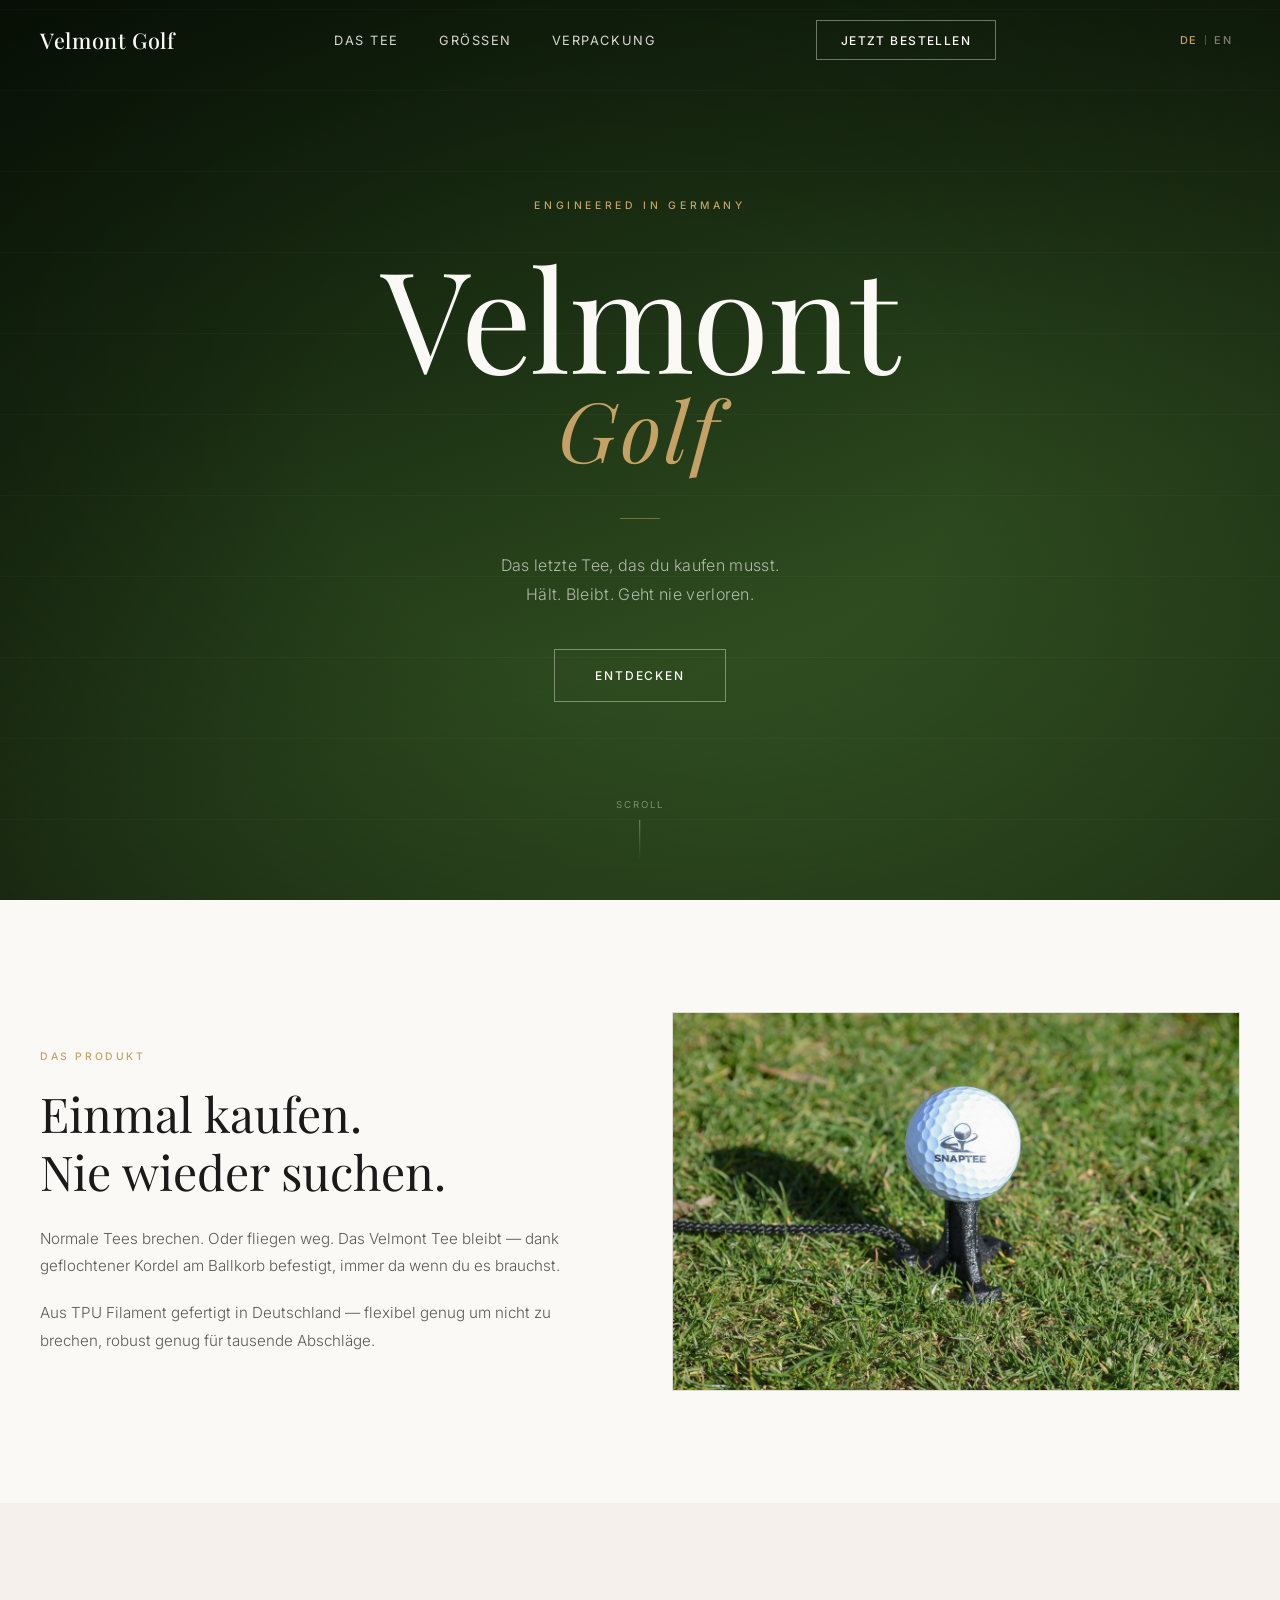
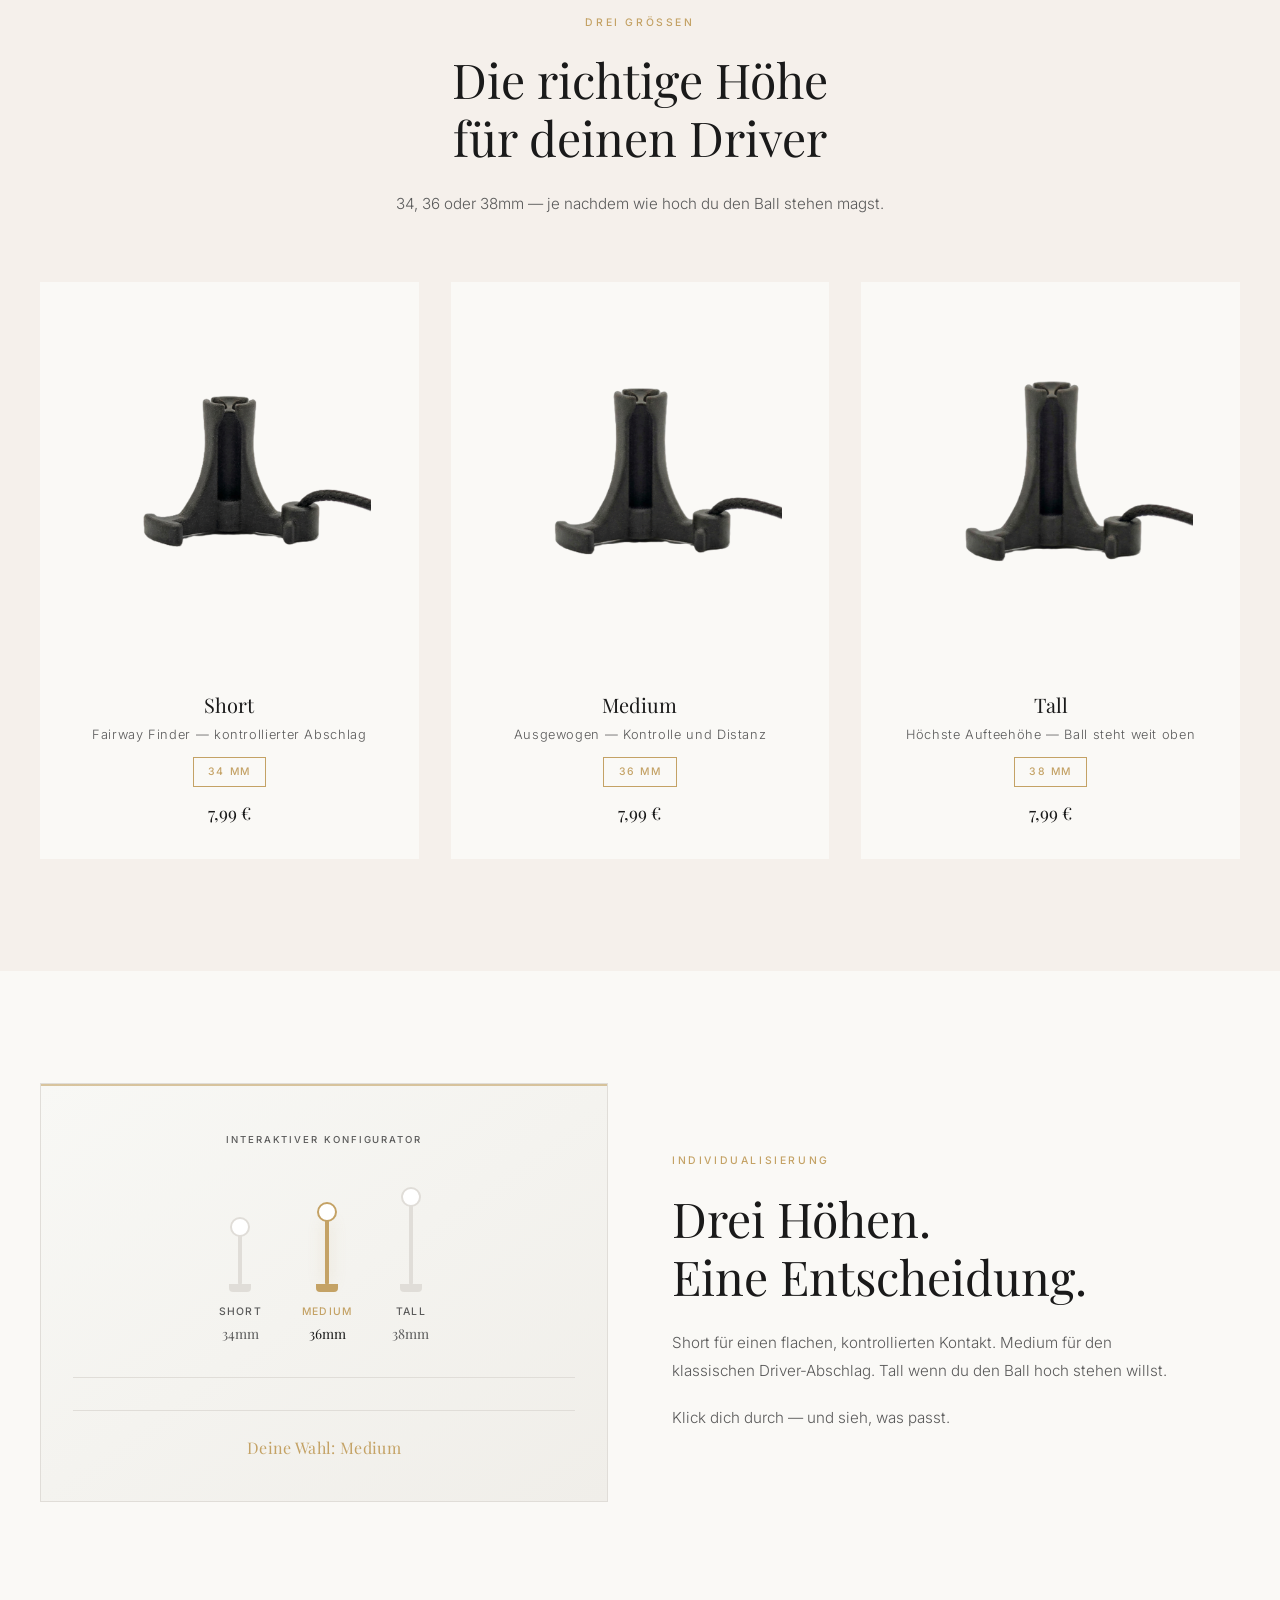
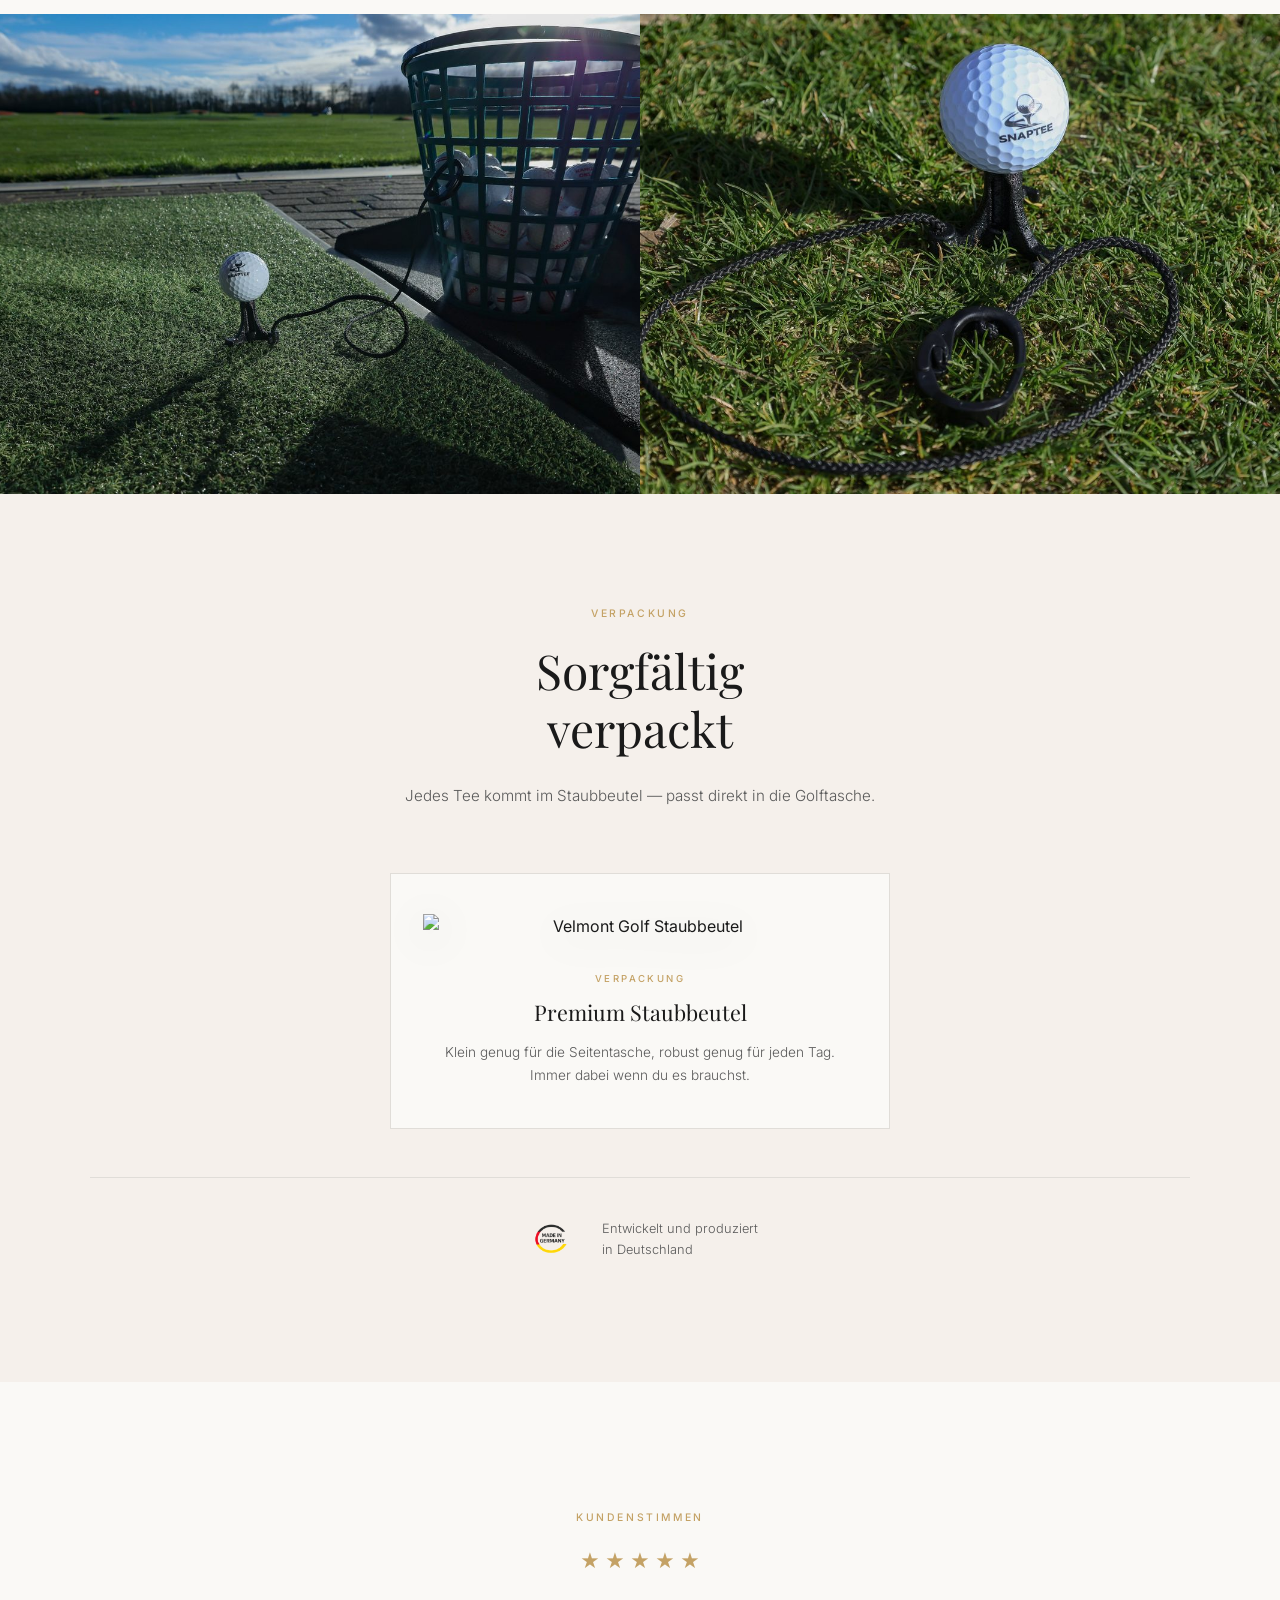
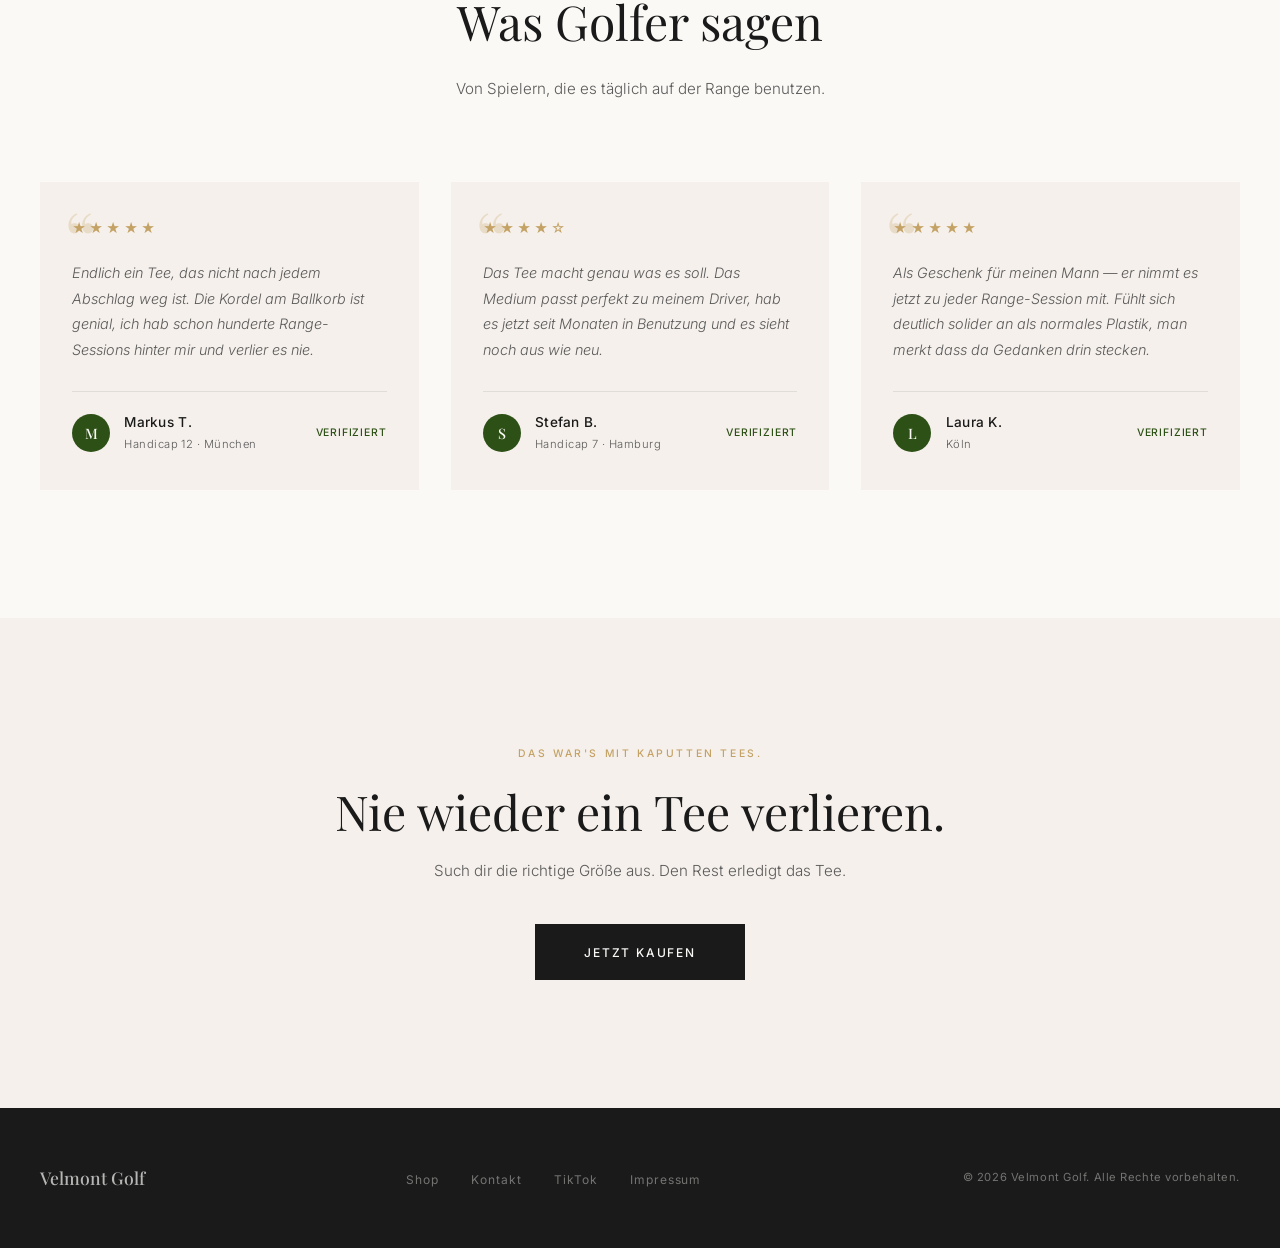
==== commit 64f47a55: "Add TPU Filament material info + Impressum page - Material spec: 'Hochfest' -> 'TPU Filament' on all" ====
--- a/index.html
+++ b/index.html
@@ -1376,7 +1376,7 @@
                     Normale Tees brechen. Oder fliegen weg. Das Velmont Tee bleibt — dank geflochtener Kordel am Ballkorb befestigt, immer da wenn du es brauchst.
                 </p>
                 <p class="section-text" style="margin-top: 1.25rem;" data-i18n="intro.text2">
-                    Gebaut in Deutschland aus einem Material, das Abschlag für Abschlag hält. Kein Plastikbruch, keine Sucherei.
+                    Aus TPU Filament gefertigt in Deutschland &mdash; flexibel genug um nicht zu brechen, robust genug für tausende Abschläge.
                 </p>
             </div>
             <div class="intro-image reveal reveal-delay-2">
@@ -1600,6 +1600,7 @@
                 <li><a href="https://7ccjau-pn.myshopify.com" target="_blank">Shop</a></li>
                 <li><a href="mailto:velmontgolfde@gmail.com" data-i18n="footer.contact">Kontakt</a></li>
                 <li><a href="https://www.tiktok.com/@velmontgolf" target="_blank">TikTok</a></li>
+                <li><a href="impressum.html">Impressum</a></li>
             </ul>
             <p class="footer-copy" data-i18n="footer.copy">&copy; 2026 Velmont Golf. Alle Rechte vorbehalten.</p>
         </div>
@@ -1677,7 +1678,7 @@
                 'intro.label': 'Das Produkt',
                 'intro.title': 'Einmal kaufen.<br>Nie wieder suchen.',
                 'intro.text1': 'Normale Tees brechen. Oder fliegen weg. Das Velmont Tee bleibt — dank geflochtener Kordel am Ballkorb befestigt, immer da wenn du es brauchst.',
-                'intro.text2': 'Gebaut in Deutschland aus einem Material, das Abschlag für Abschlag hält. Kein Plastikbruch, keine Sucherei.',
+                'intro.text2': 'Aus TPU Filament gefertigt in Deutschland &mdash; flexibel genug um nicht zu brechen, robust genug für tausende Abschläge.',
                 'sizes.label': 'Drei Größen',
                 'sizes.title': 'Die richtige Höhe<br>für deinen Driver',
                 'sizes.text': '34, 36 oder 38mm &mdash; je nachdem wie hoch du den Ball stehen magst.',
@@ -1741,7 +1742,7 @@
                 'intro.label': 'The Product',
                 'intro.title': 'Buy once.<br>Never search again.',
                 'intro.text1': 'Normal tees break. Or fly off. The Velmont Tee stays — attached to the ball basket with a braided cord, always there when you need it.',
-                'intro.text2': 'Made in Germany from material that holds shot after shot. No broken plastic, no searching.',
+                'intro.text2': 'Made from TPU filament in Germany &mdash; flexible enough not to break, tough enough for thousands of shots.',
                 'sizes.label': 'Three Sizes',
                 'sizes.title': 'The right height<br>for your driver',
                 'sizes.text': '34, 36 or 38mm &mdash; depending on how high you like the ball to sit.',
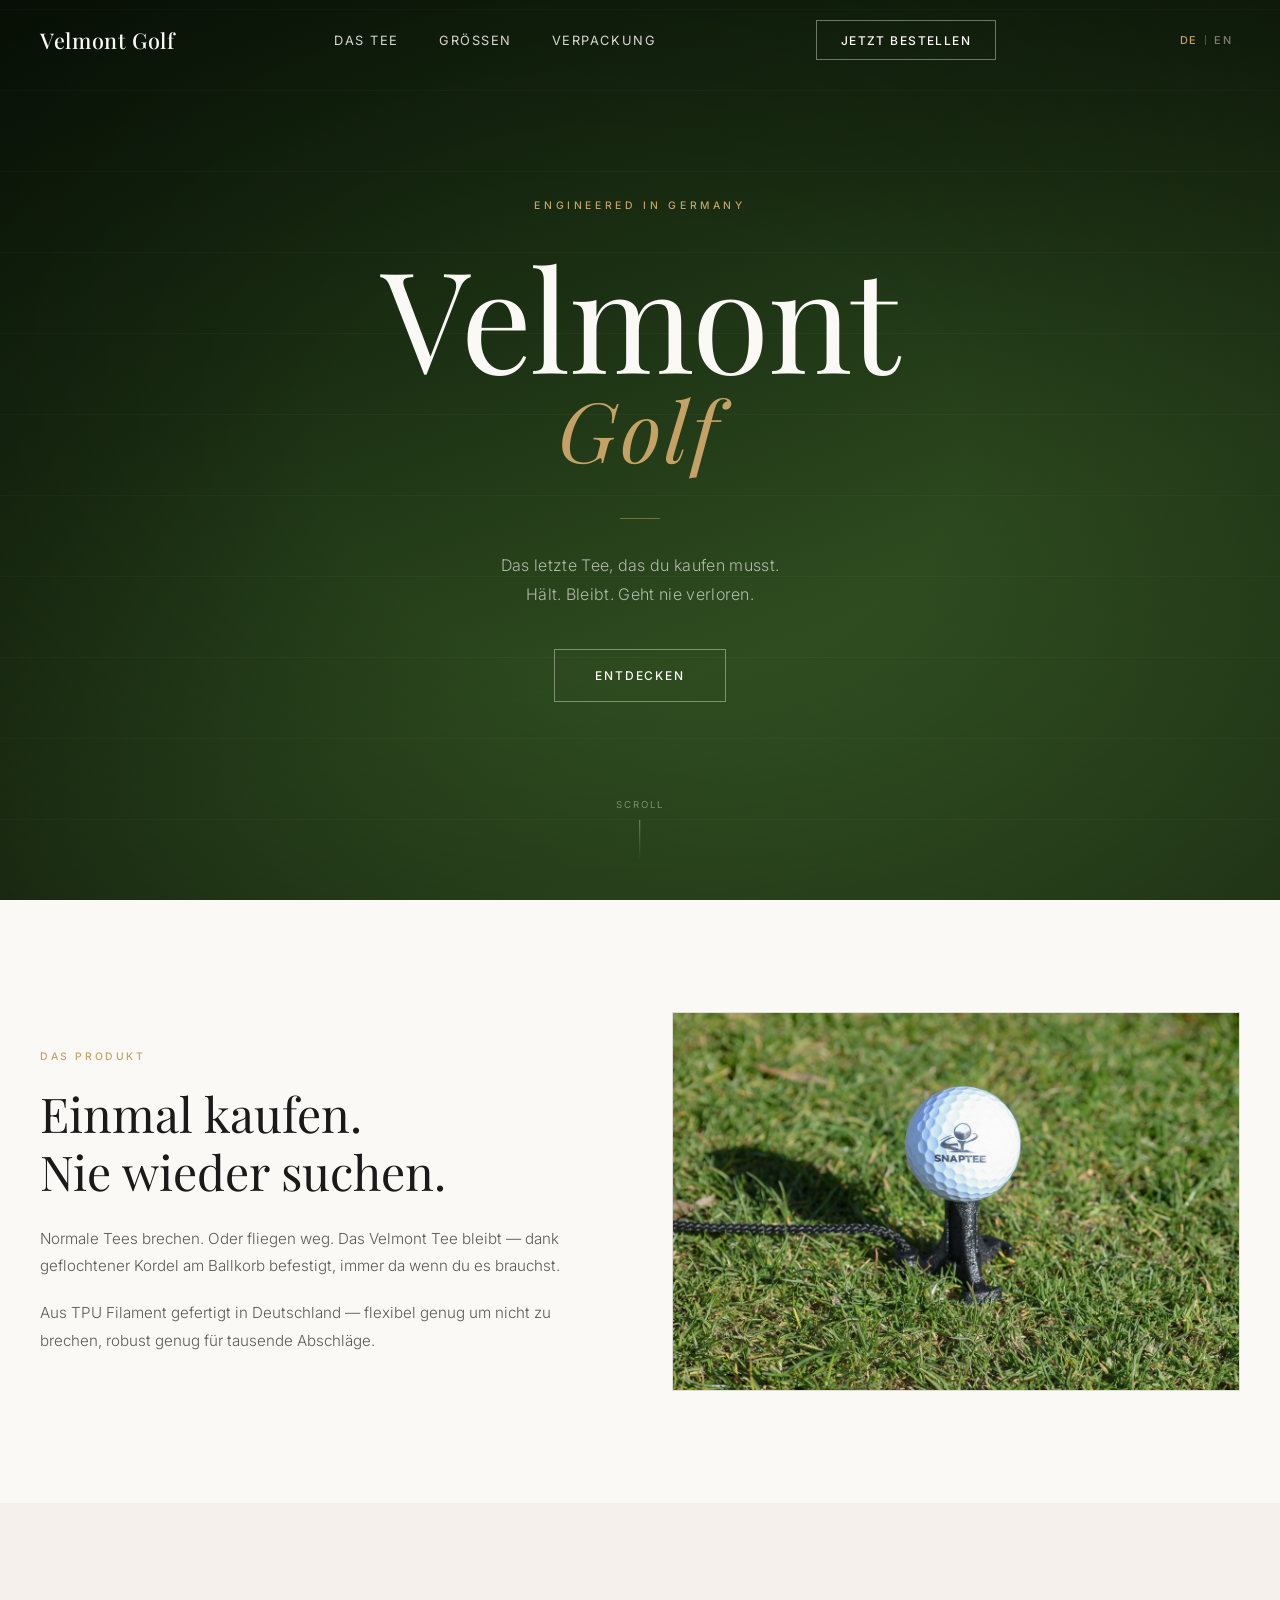
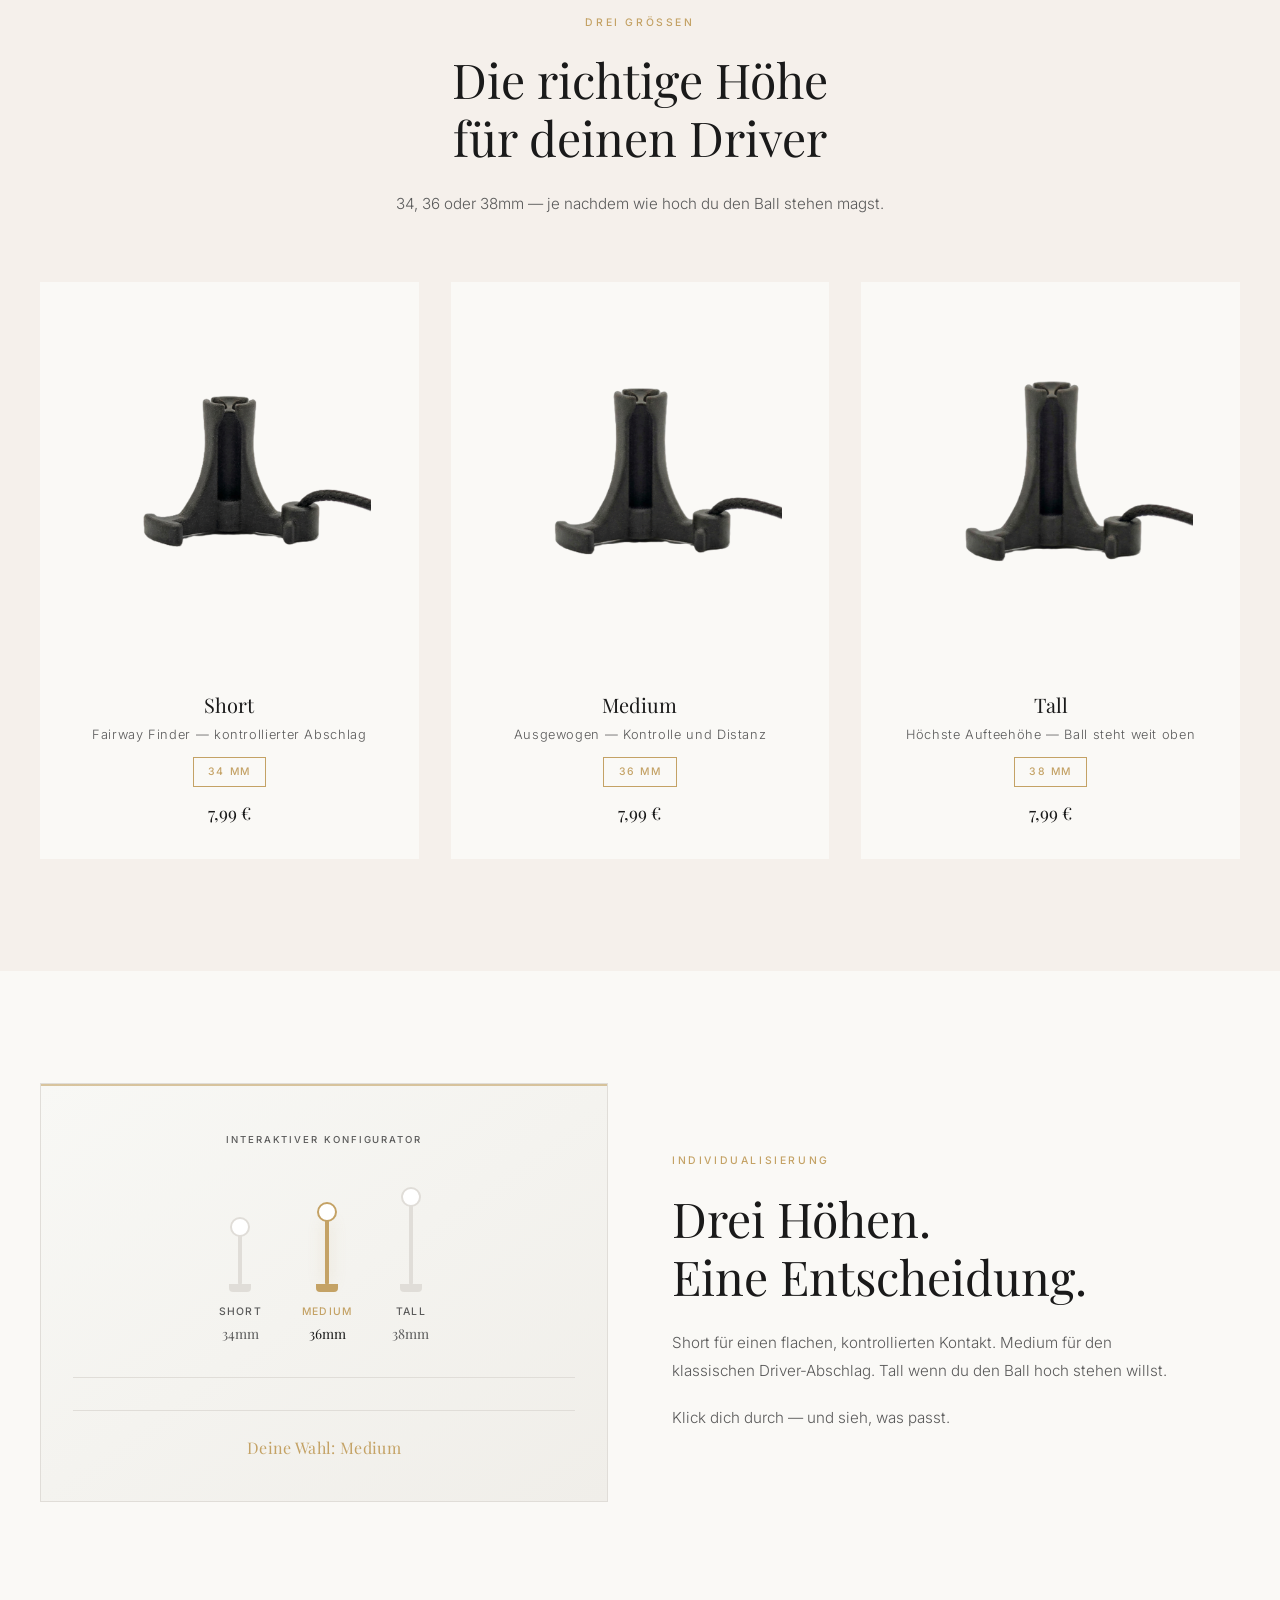
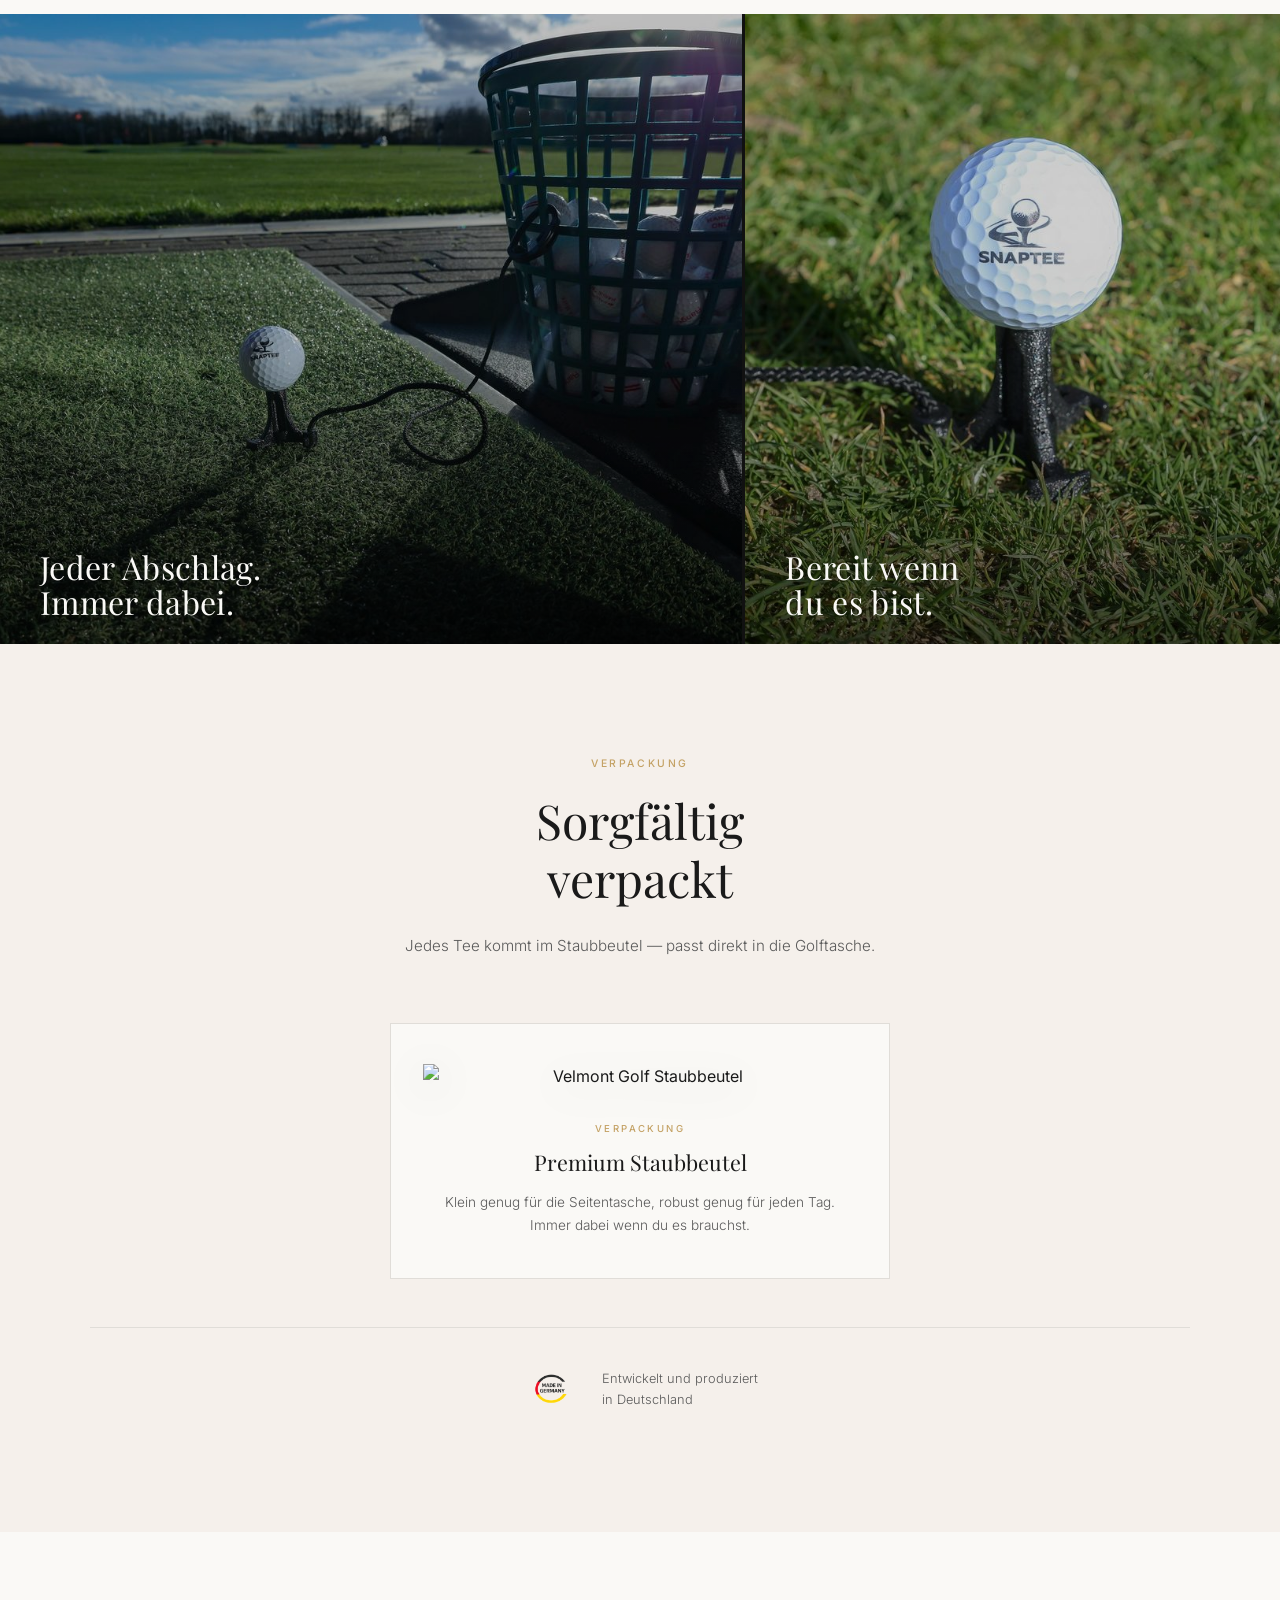
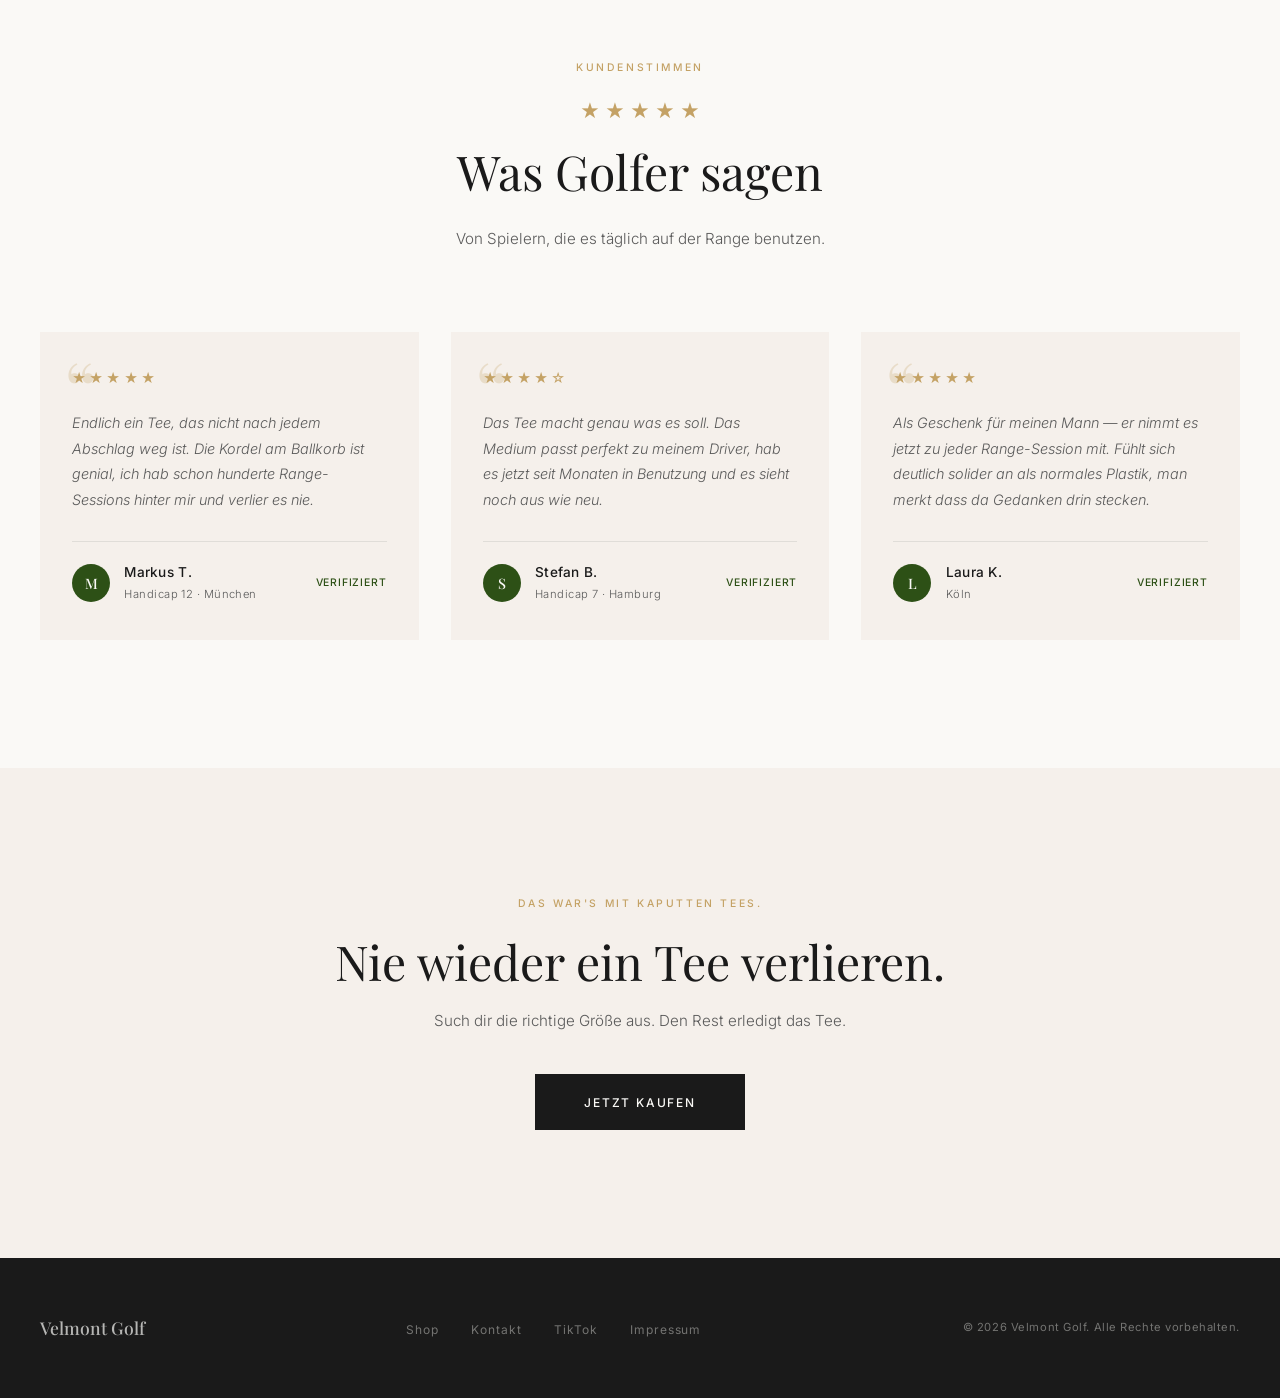
==== commit 26bf6dbb: "Gallery: dramatic full-height asymmetric layout with hover overlays - 58/42 split, 70vh height inste" ====
--- a/index.html
+++ b/index.html
@@ -816,14 +816,17 @@
         .gallery {
             padding: 0;
             display: grid;
-            grid-template-columns: repeat(2, 1fr);
-            gap: 0;
+            grid-template-columns: 58% 42%;
+            height: 70vh;
+            min-height: 480px;
+            gap: 3px;
+            background: #111;
         }
 
         .gallery-item {
             position: relative;
             overflow: hidden;
-            aspect-ratio: 4/3;
+            cursor: pointer;
         }
 
         .gallery-item img {
@@ -831,11 +834,61 @@
             height: 100%;
             object-fit: cover;
             display: block;
-            transition: transform 0.6s ease;
+            transition: transform 0.8s cubic-bezier(0.25, 0.46, 0.45, 0.94);
+            filter: brightness(0.82);
         }
 
         .gallery-item:hover img {
-            transform: scale(1.05);
+            transform: scale(1.06);
+            filter: brightness(0.95);
+        }
+
+        .gallery-item-overlay {
+            position: absolute;
+            inset: 0;
+            background: linear-gradient(to top, rgba(0,0,0,0.55) 0%, transparent 50%);
+            pointer-events: none;
+        }
+
+        .gallery-item-label {
+            position: absolute;
+            bottom: 0;
+            left: 0;
+            right: 0;
+            padding: 2.5rem 2.5rem 2rem;
+            transform: translateY(8px);
+            transition: transform 0.5s ease;
+        }
+
+        .gallery-item:hover .gallery-item-label {
+            transform: translateY(0);
+        }
+
+        .gallery-item-label span {
+            display: block;
+            font-size: 0.6rem;
+            font-weight: 500;
+            letter-spacing: 0.25em;
+            text-transform: uppercase;
+            color: var(--gold);
+            margin-bottom: 0.4rem;
+            opacity: 0;
+            transform: translateY(6px);
+            transition: opacity 0.4s ease 0.05s, transform 0.4s ease 0.05s;
+        }
+
+        .gallery-item:hover .gallery-item-label span {
+            opacity: 1;
+            transform: translateY(0);
+        }
+
+        .gallery-item-label h3 {
+            font-family: var(--font-display);
+            font-size: clamp(1.5rem, 2.5vw, 2.25rem);
+            font-weight: 400;
+            color: var(--text-light);
+            letter-spacing: 0.01em;
+            line-height: 1.1;
         }
 
         /* ─── PACKAGING ─── */
@@ -1233,6 +1286,11 @@
 
             .gallery {
                 grid-template-columns: 1fr;
+                height: auto;
+            }
+
+            .gallery-item {
+                aspect-ratio: 4/3;
             }
 
             .packaging-options {
@@ -1262,10 +1320,6 @@
 
             .size-card-image {
                 aspect-ratio: 4/3;
-            }
-
-            .gallery {
-                grid-template-columns: 1fr;
             }
 
             .footer-links {
@@ -1485,9 +1539,19 @@
     <div class="gallery">
         <div class="gallery-item">
             <img src="img/tee-action.jpg" alt="Velmont Golf Tee auf der Driving Range" loading="lazy">
+            <div class="gallery-item-overlay"></div>
+            <div class="gallery-item-label">
+                <span>Von der Matte</span>
+                <h3>Jeder Abschlag.<br>Immer dabei.</h3>
+            </div>
         </div>
         <div class="gallery-item">
-            <img src="img/tee-lifestyle.jpg" alt="Velmont Golf Tee Lifestyle" loading="lazy">
+            <img src="img/tee-grass.jpg" alt="Velmont Golf Tee auf dem Rasen" loading="lazy">
+            <div class="gallery-item-overlay"></div>
+            <div class="gallery-item-label">
+                <span>Vom Rasen</span>
+                <h3>Bereit wenn<br>du es bist.</h3>
+            </div>
         </div>
     </div>
 
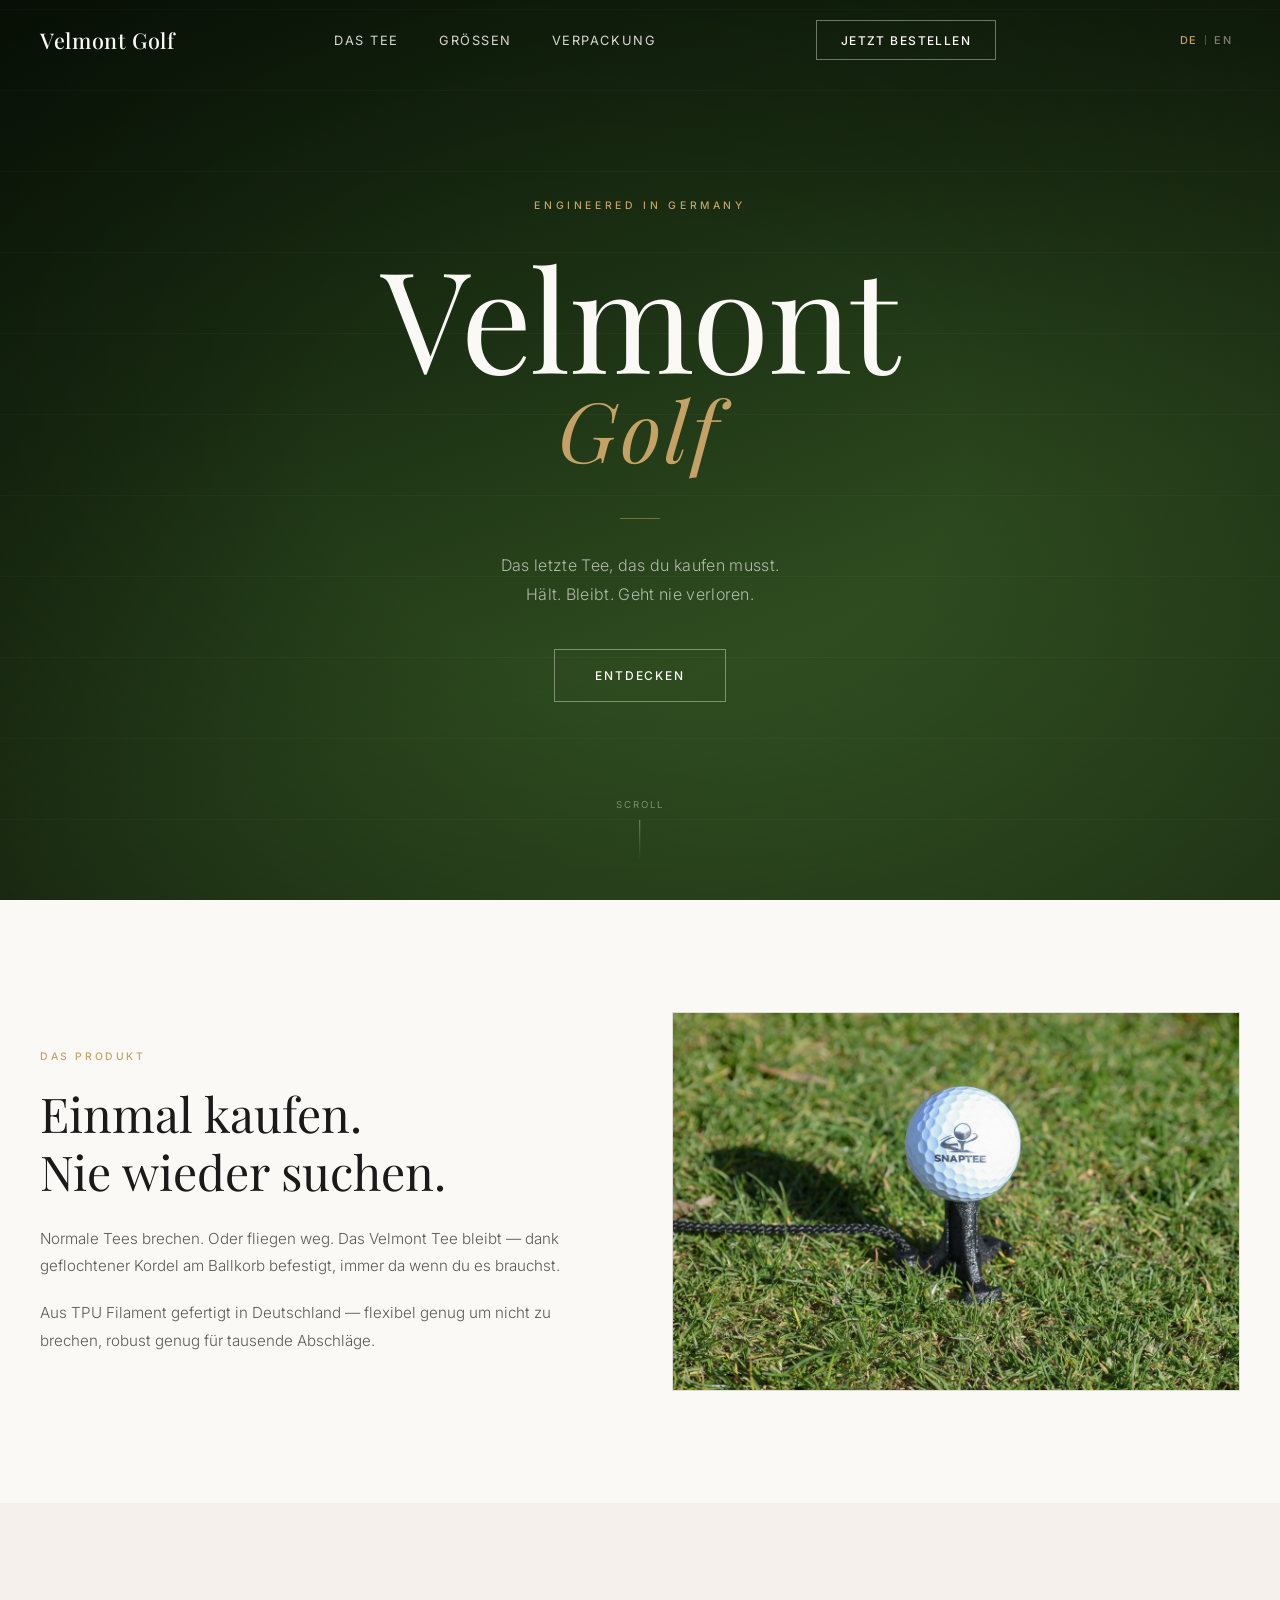
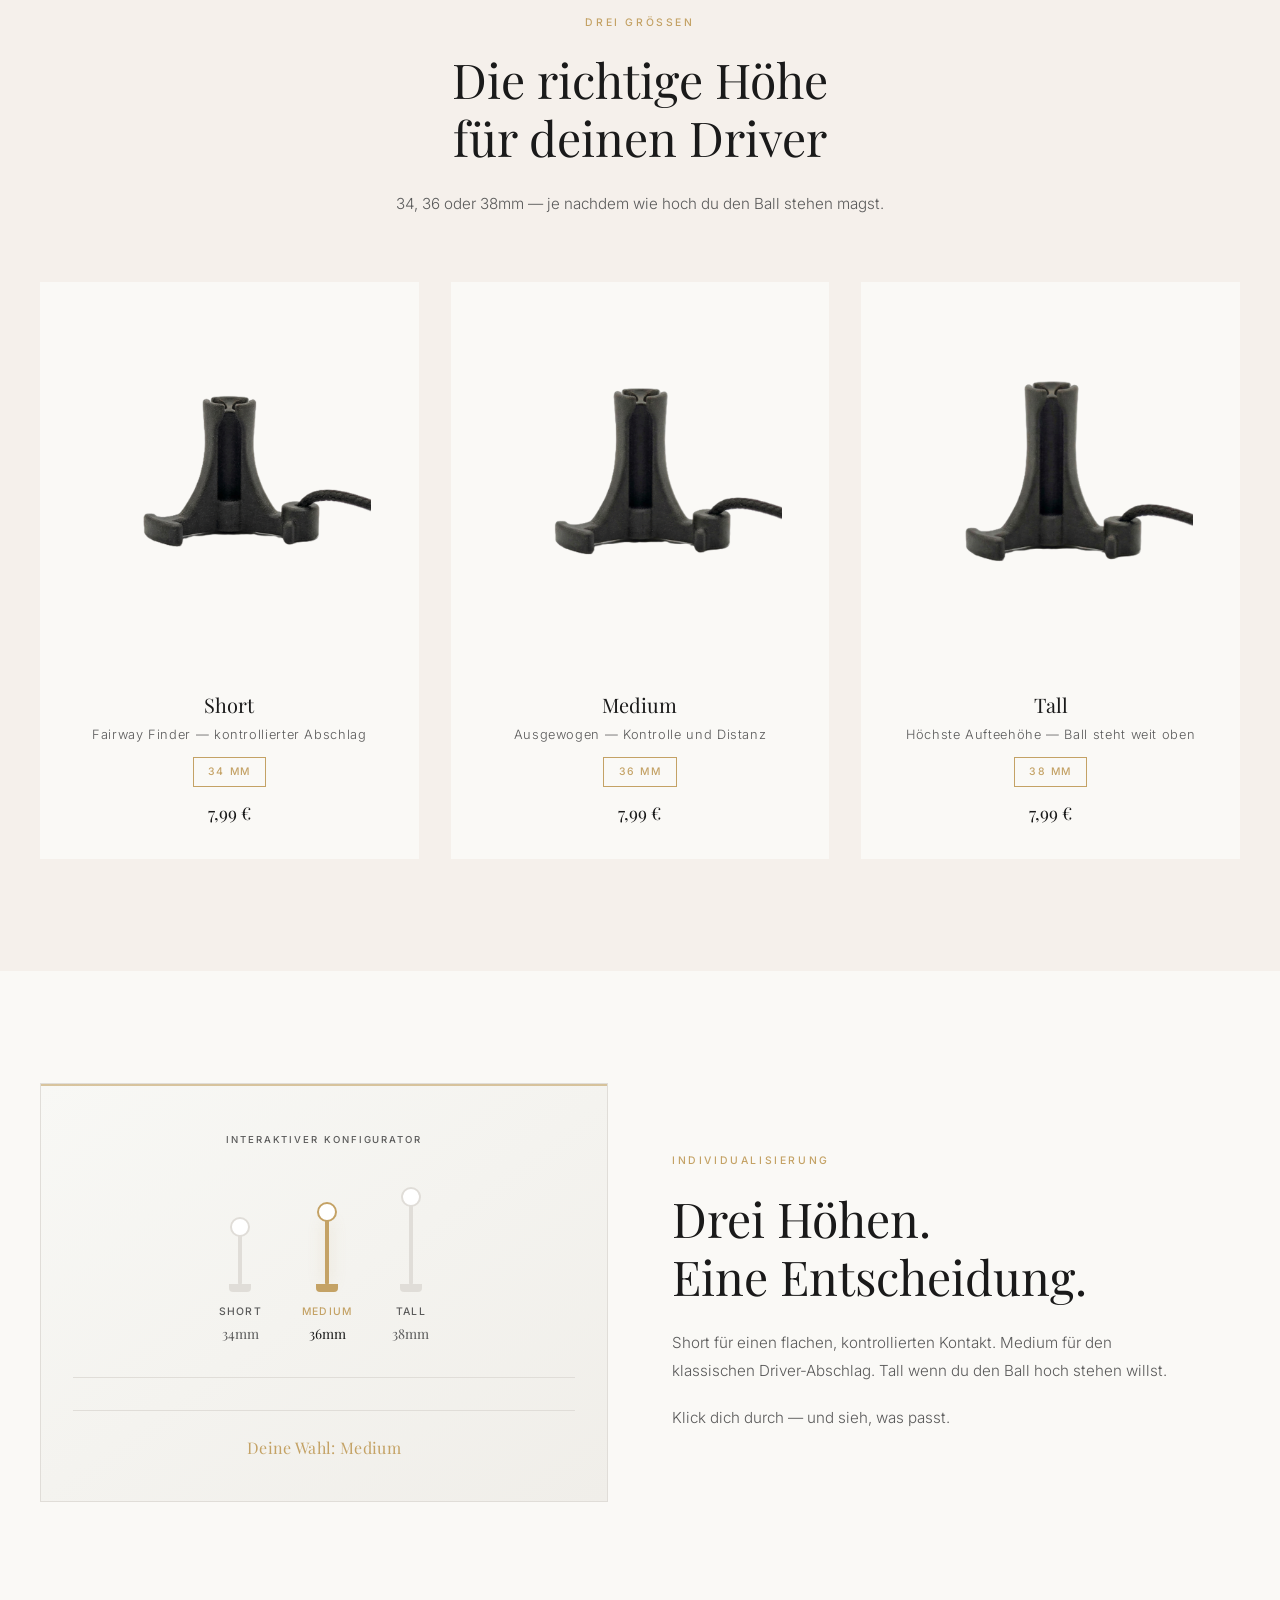
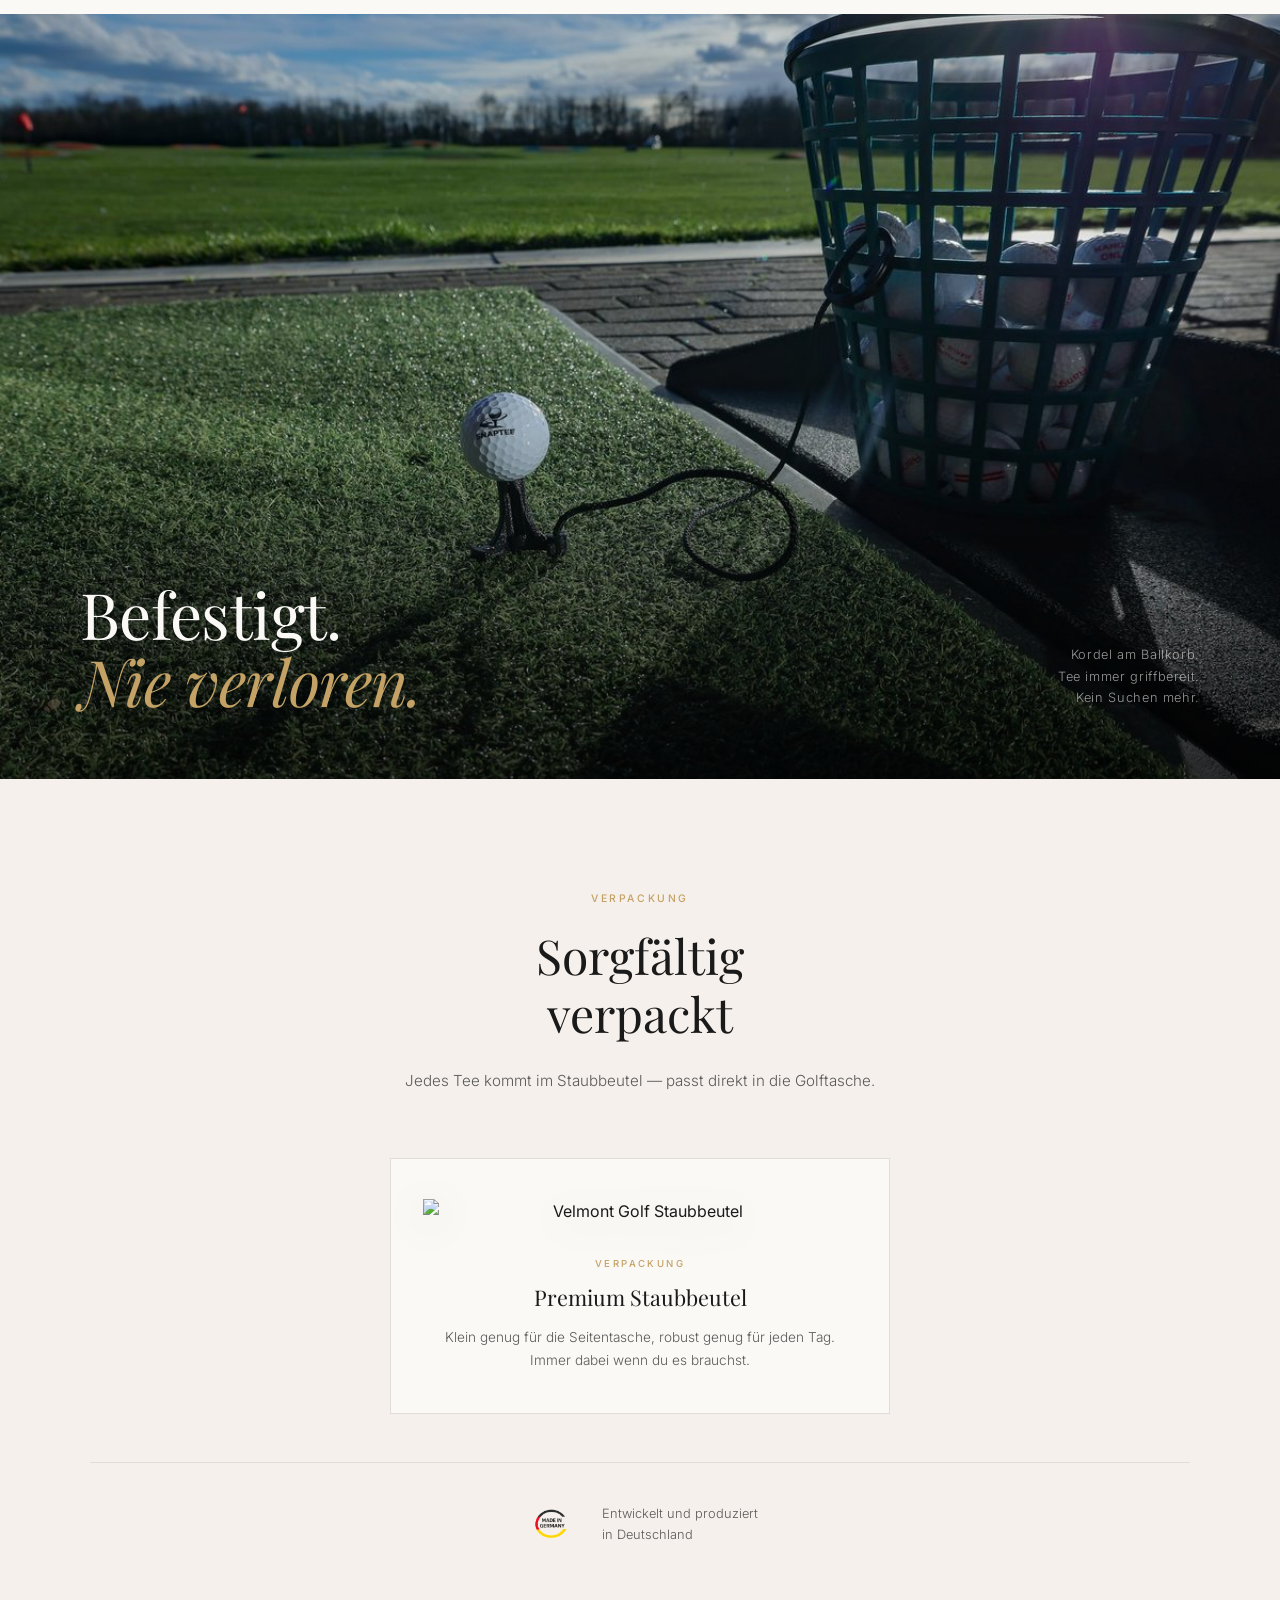
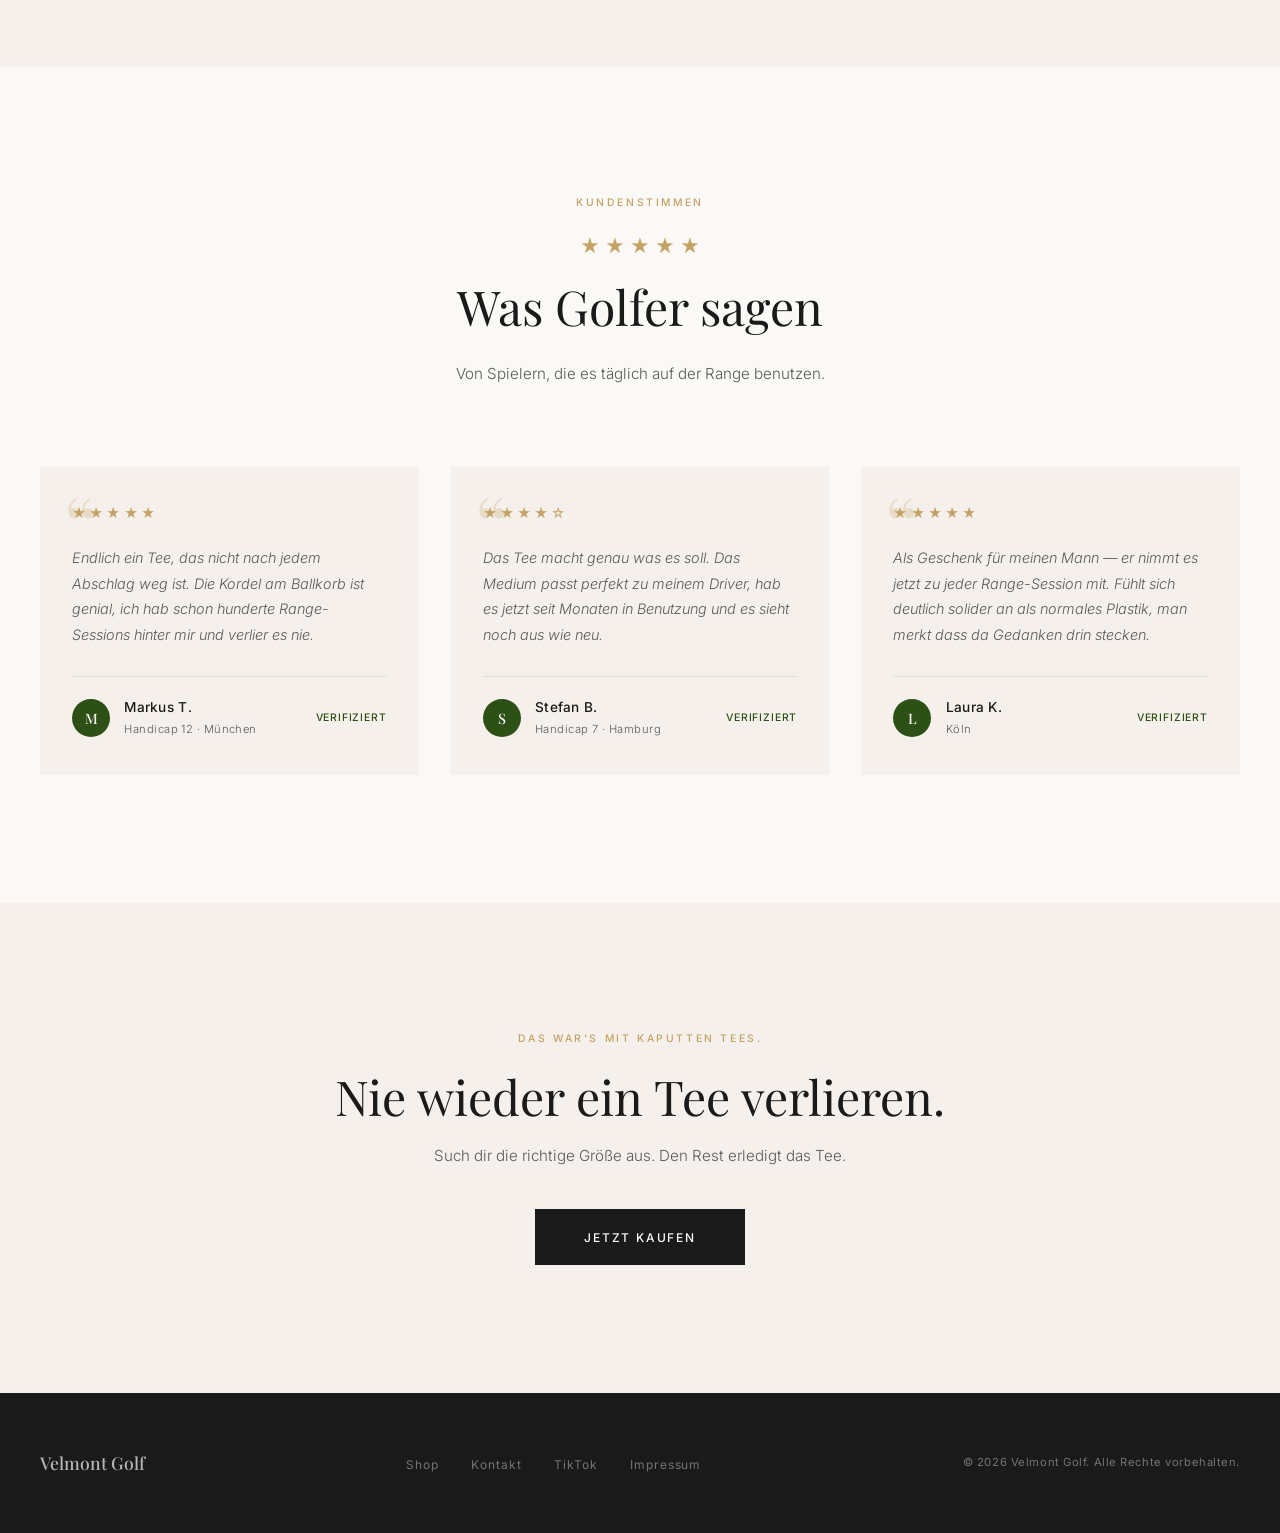
==== commit 93594316: "Gallery: single cinematic fullwidth image with slow zoom + overlay text - One image, 85vh, slow cont" ====
--- a/index.html
+++ b/index.html
@@ -814,81 +814,78 @@
 
         /* ─── GALLERY ─── */
         .gallery {
-            padding: 0;
-            display: grid;
-            grid-template-columns: 58% 42%;
-            height: 70vh;
-            min-height: 480px;
-            gap: 3px;
-            background: #111;
-        }
-
-        .gallery-item {
             position: relative;
+            height: 85vh;
+            min-height: 520px;
             overflow: hidden;
-            cursor: pointer;
-        }
-
-        .gallery-item img {
+        }
+
+        .gallery img {
             width: 100%;
             height: 100%;
             object-fit: cover;
             display: block;
-            transition: transform 0.8s cubic-bezier(0.25, 0.46, 0.45, 0.94);
-            filter: brightness(0.82);
-        }
-
-        .gallery-item:hover img {
-            transform: scale(1.06);
-            filter: brightness(0.95);
-        }
-
-        .gallery-item-overlay {
+            transform-origin: center center;
+            animation: galleryZoom 12s ease-in-out infinite alternate;
+        }
+
+        @keyframes galleryZoom {
+            from { transform: scale(1.0); }
+            to   { transform: scale(1.06); }
+        }
+
+        .gallery-overlay {
             position: absolute;
             inset: 0;
-            background: linear-gradient(to top, rgba(0,0,0,0.55) 0%, transparent 50%);
+            background:
+                linear-gradient(to bottom, rgba(0,0,0,0.15) 0%, transparent 30%),
+                linear-gradient(to top, rgba(0,0,0,0.6) 0%, transparent 55%);
             pointer-events: none;
         }
 
-        .gallery-item-label {
+        .gallery-text {
             position: absolute;
             bottom: 0;
             left: 0;
             right: 0;
-            padding: 2.5rem 2.5rem 2rem;
-            transform: translateY(8px);
-            transition: transform 0.5s ease;
-        }
-
-        .gallery-item:hover .gallery-item-label {
-            transform: translateY(0);
-        }
-
-        .gallery-item-label span {
-            display: block;
-            font-size: 0.6rem;
-            font-weight: 500;
-            letter-spacing: 0.25em;
-            text-transform: uppercase;
-            color: var(--gold);
-            margin-bottom: 0.4rem;
-            opacity: 0;
-            transform: translateY(6px);
-            transition: opacity 0.4s ease 0.05s, transform 0.4s ease 0.05s;
-        }
-
-        .gallery-item:hover .gallery-item-label span {
-            opacity: 1;
-            transform: translateY(0);
-        }
-
-        .gallery-item-label h3 {
+            padding: 4rem 5rem;
+            display: flex;
+            justify-content: space-between;
+            align-items: flex-end;
+        }
+
+        .gallery-text-left h2 {
             font-family: var(--font-display);
-            font-size: clamp(1.5rem, 2.5vw, 2.25rem);
+            font-size: clamp(2.5rem, 5vw, 4.5rem);
             font-weight: 400;
             color: var(--text-light);
-            letter-spacing: 0.01em;
-            line-height: 1.1;
+            line-height: 1.05;
+            letter-spacing: -0.01em;
+        }
+
+        .gallery-text-left h2 em {
+            font-style: italic;
+            color: var(--gold);
+        }
+
+        .gallery-text-right {
+            text-align: right;
+            padding-bottom: 0.35rem;
+        }
+
+        .gallery-text-right p {
+            font-size: 0.8rem;
+            font-weight: 300;
+            color: rgba(250,249,246,0.6);
+            letter-spacing: 0.05em;
+            line-height: 1.7;
+            max-width: 240px;
+        }
+
+        @media (max-width: 900px) {
+            .gallery { height: 60vh; }
+            .gallery-text { padding: 2.5rem 2rem; flex-direction: column; align-items: flex-start; gap: 1rem; }
+            .gallery-text-right { text-align: left; }
         }
 
         /* ─── PACKAGING ─── */
@@ -1282,15 +1279,6 @@
 
             .config-tees {
                 gap: 1.5rem;
-            }
-
-            .gallery {
-                grid-template-columns: 1fr;
-                height: auto;
-            }
-
-            .gallery-item {
-                aspect-ratio: 4/3;
             }
 
             .packaging-options {
@@ -1537,20 +1525,14 @@
 
     <!-- Gallery -->
     <div class="gallery">
-        <div class="gallery-item">
-            <img src="img/tee-action.jpg" alt="Velmont Golf Tee auf der Driving Range" loading="lazy">
-            <div class="gallery-item-overlay"></div>
-            <div class="gallery-item-label">
-                <span>Von der Matte</span>
-                <h3>Jeder Abschlag.<br>Immer dabei.</h3>
+        <img src="img/tee-action.jpg" alt="Velmont Golf Tee auf der Driving Range" loading="lazy">
+        <div class="gallery-overlay"></div>
+        <div class="gallery-text">
+            <div class="gallery-text-left">
+                <h2>Befestigt.<br><em>Nie verloren.</em></h2>
             </div>
-        </div>
-        <div class="gallery-item">
-            <img src="img/tee-grass.jpg" alt="Velmont Golf Tee auf dem Rasen" loading="lazy">
-            <div class="gallery-item-overlay"></div>
-            <div class="gallery-item-label">
-                <span>Vom Rasen</span>
-                <h3>Bereit wenn<br>du es bist.</h3>
+            <div class="gallery-text-right">
+                <p>Kordel am Ballkorb.<br>Tee immer griffbereit.<br>Kein Suchen mehr.</p>
             </div>
         </div>
     </div>
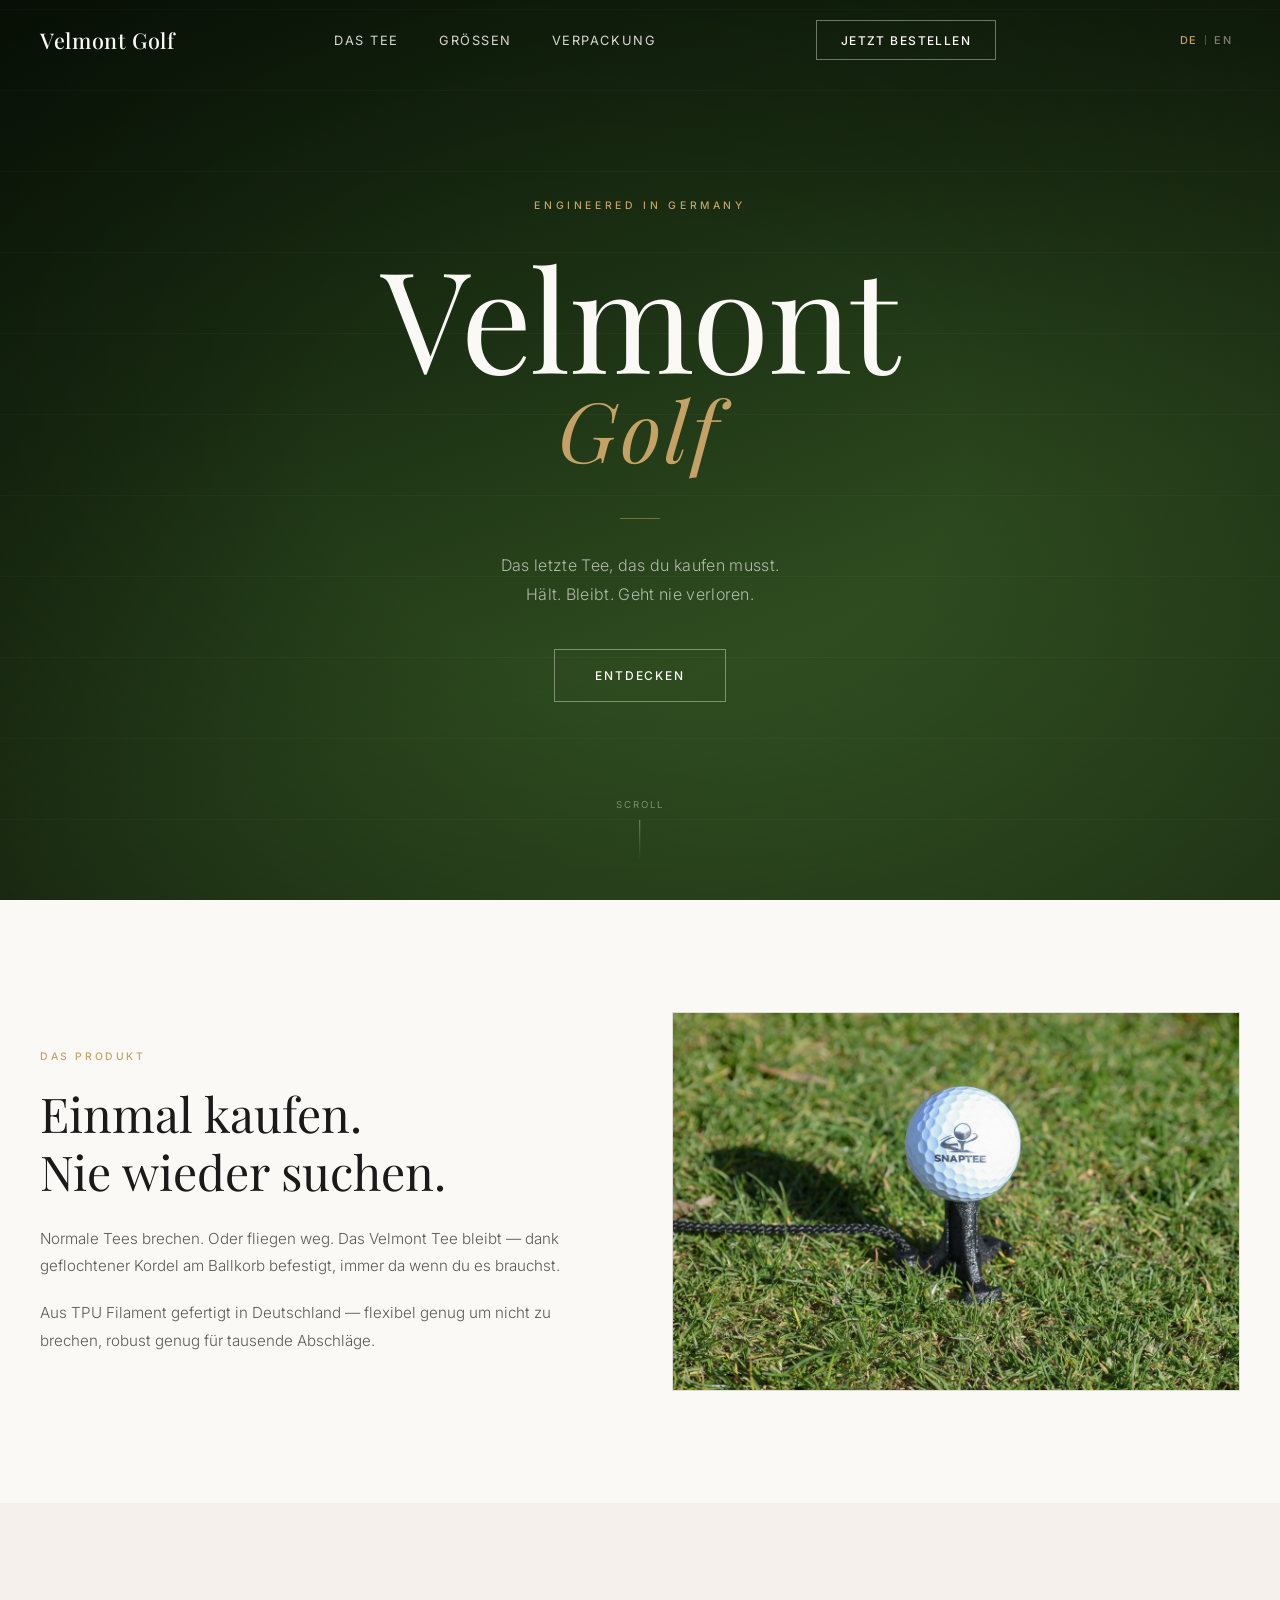
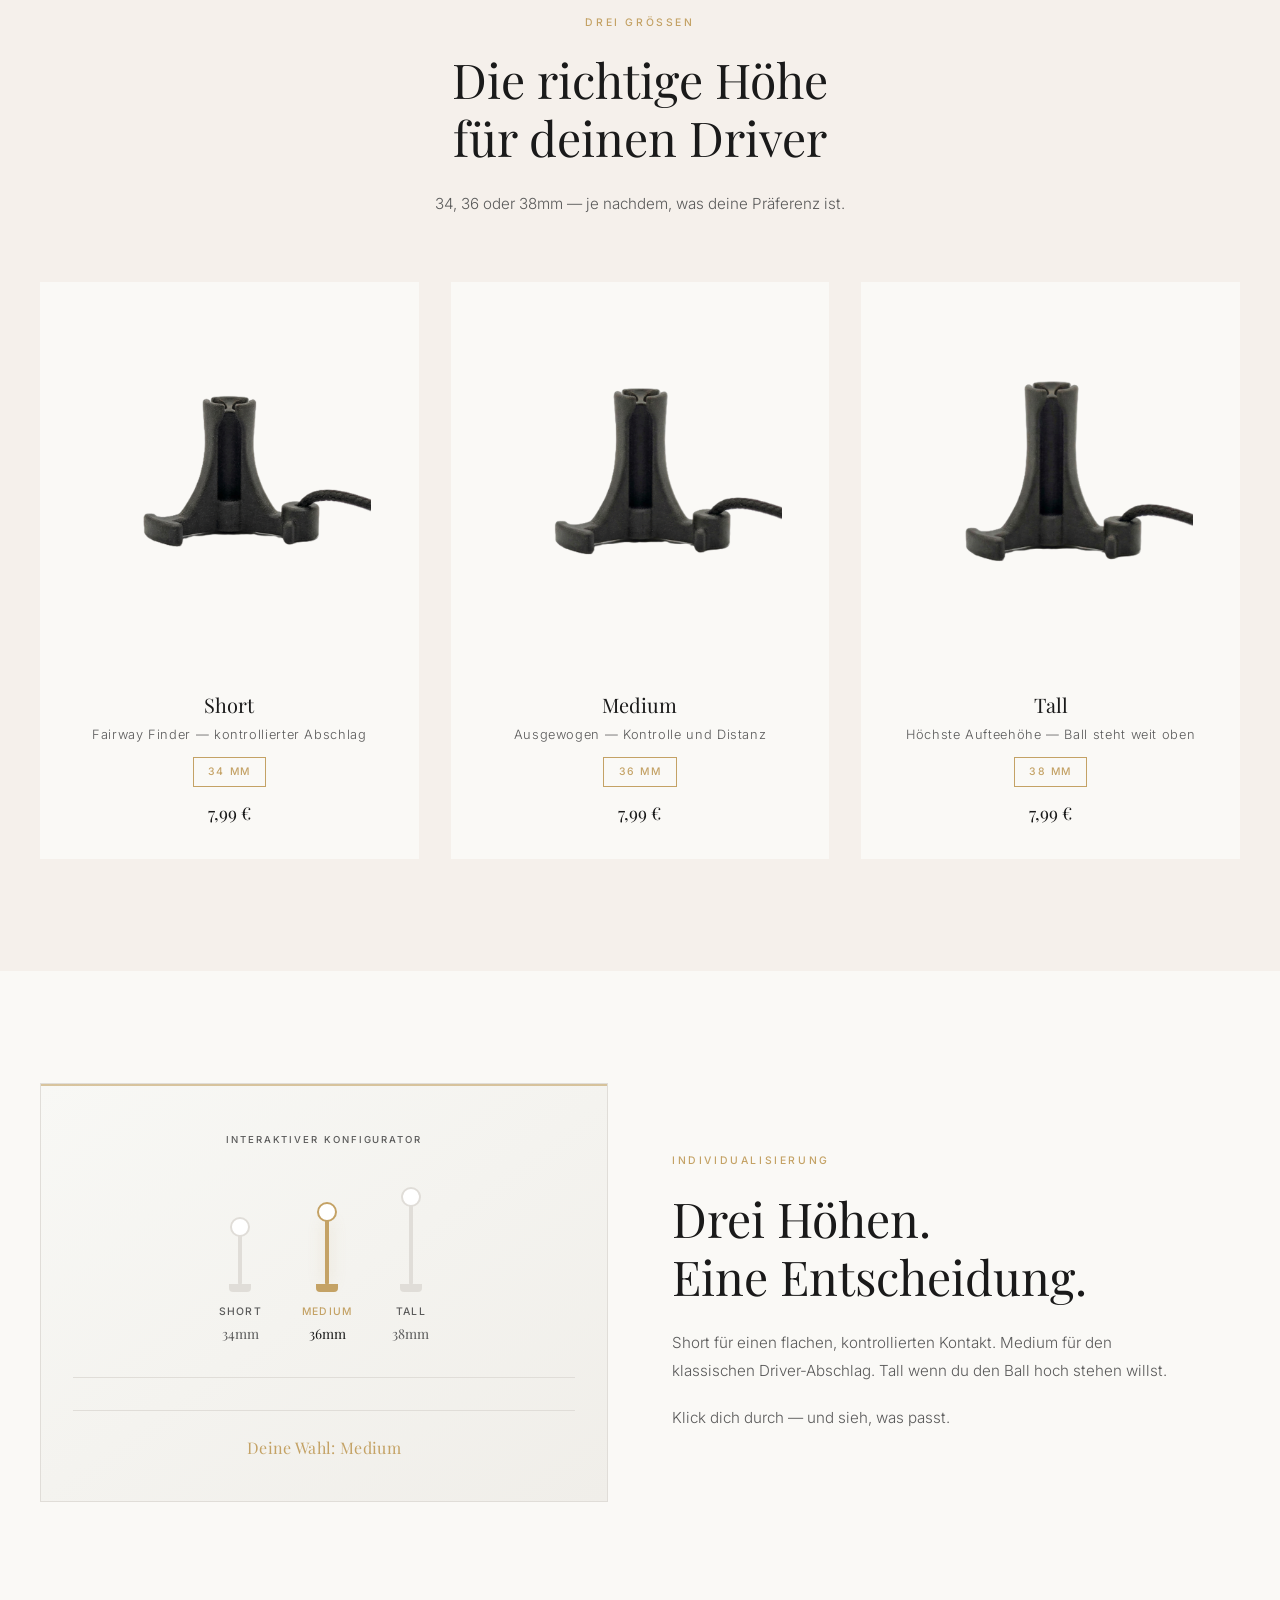
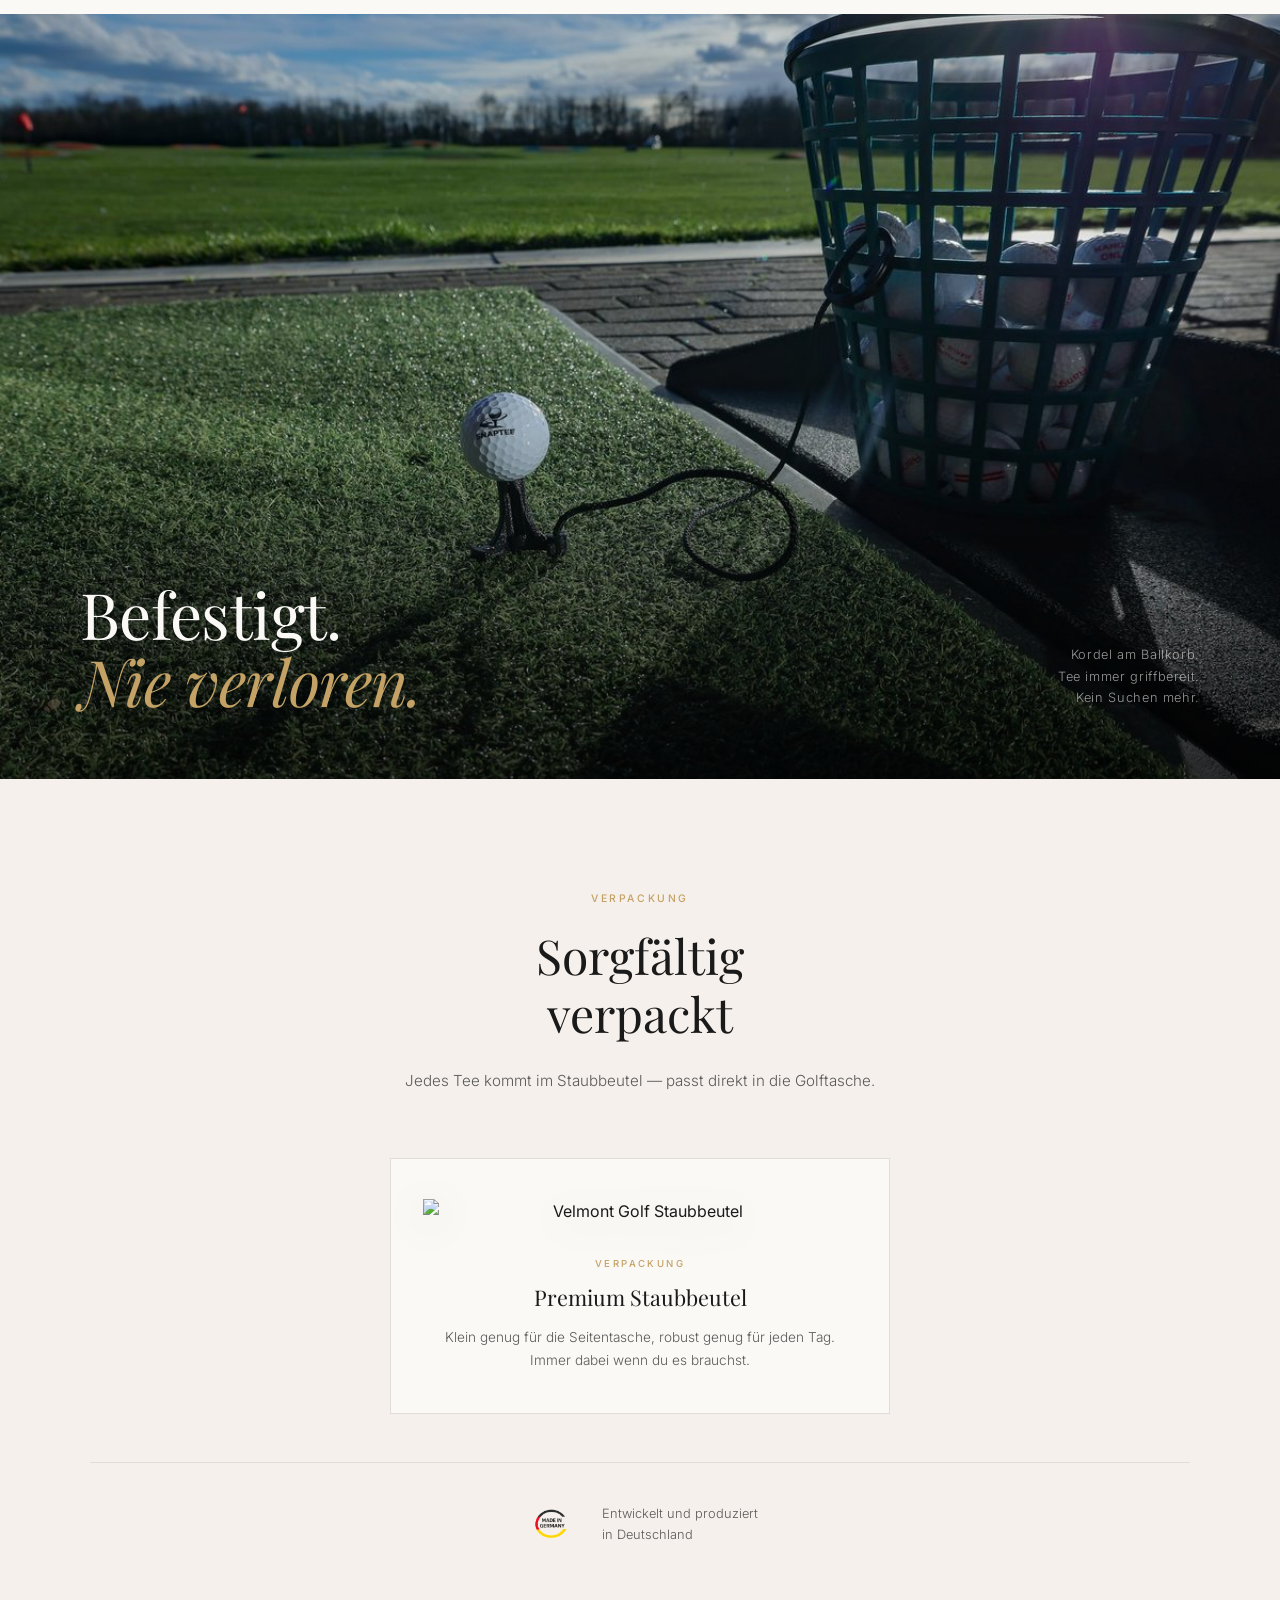
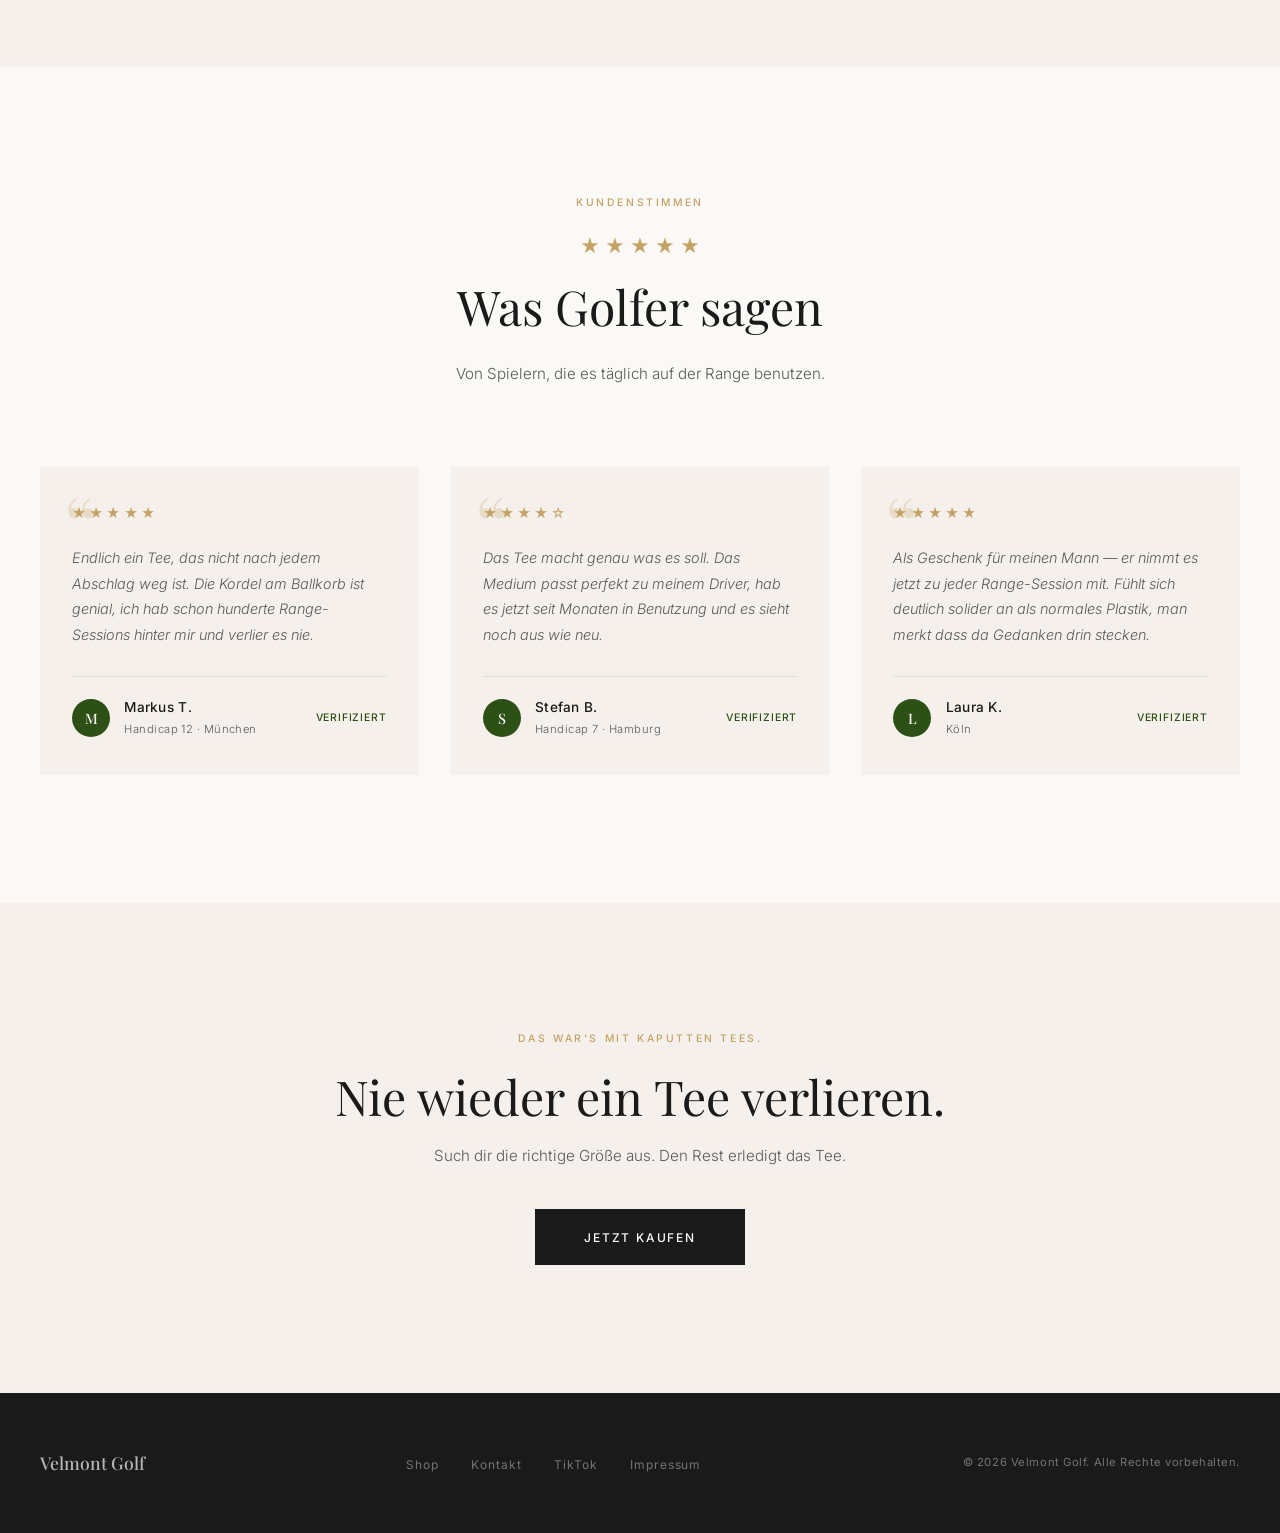
==== commit 32fce8a3: "Update sizes subtitle text Co-Authored-By: Claude Sonnet 4.6 <noreply@anthropic.com>" ====
--- a/index.html
+++ b/index.html
@@ -1433,7 +1433,7 @@
             <div class="sizes-header reveal">
                 <p class="section-label" data-i18n="sizes.label">Drei Größen</p>
                 <h2 class="section-title" data-i18n="sizes.title">Die richtige Höhe<br>für deinen Driver</h2>
-                <p class="section-text" data-i18n="sizes.text">34, 36 oder 38mm &mdash; je nachdem wie hoch du den Ball stehen magst.</p>
+                <p class="section-text" data-i18n="sizes.text">34, 36 oder 38mm &mdash; je nachdem, was deine Präferenz ist.</p>
             </div>
             <div class="sizes-grid">
                 <a href="produkt-short.html" class="size-card reveal reveal-delay-1" style="text-decoration:none; color:inherit;">
@@ -1727,7 +1727,7 @@
                 'intro.text2': 'Aus TPU Filament gefertigt in Deutschland &mdash; flexibel genug um nicht zu brechen, robust genug für tausende Abschläge.',
                 'sizes.label': 'Drei Größen',
                 'sizes.title': 'Die richtige Höhe<br>für deinen Driver',
-                'sizes.text': '34, 36 oder 38mm &mdash; je nachdem wie hoch du den Ball stehen magst.',
+                'sizes.text': '34, 36 oder 38mm &mdash; je nachdem, was deine Präferenz ist.',
                 'sizes.short.desc': 'Fairway Finder — kontrollierter Abschlag',
                 'sizes.medium.desc': 'Ausgewogen — Kontrolle und Distanz',
                 'sizes.tall.desc': 'Höchste Aufteehöhe — Ball steht weit oben',
@@ -1791,7 +1791,7 @@
                 'intro.text2': 'Made from TPU filament in Germany &mdash; flexible enough not to break, tough enough for thousands of shots.',
                 'sizes.label': 'Three Sizes',
                 'sizes.title': 'The right height<br>for your driver',
-                'sizes.text': '34, 36 or 38mm &mdash; depending on how high you like the ball to sit.',
+                'sizes.text': '34, 36 or 38mm &mdash; depending on your preference.',
                 'sizes.short.desc': 'Fairway Finder — controlled tee shot',
                 'sizes.medium.desc': 'Balanced — control and distance',
                 'sizes.tall.desc': 'Highest tee position — ball sits well above the ground',
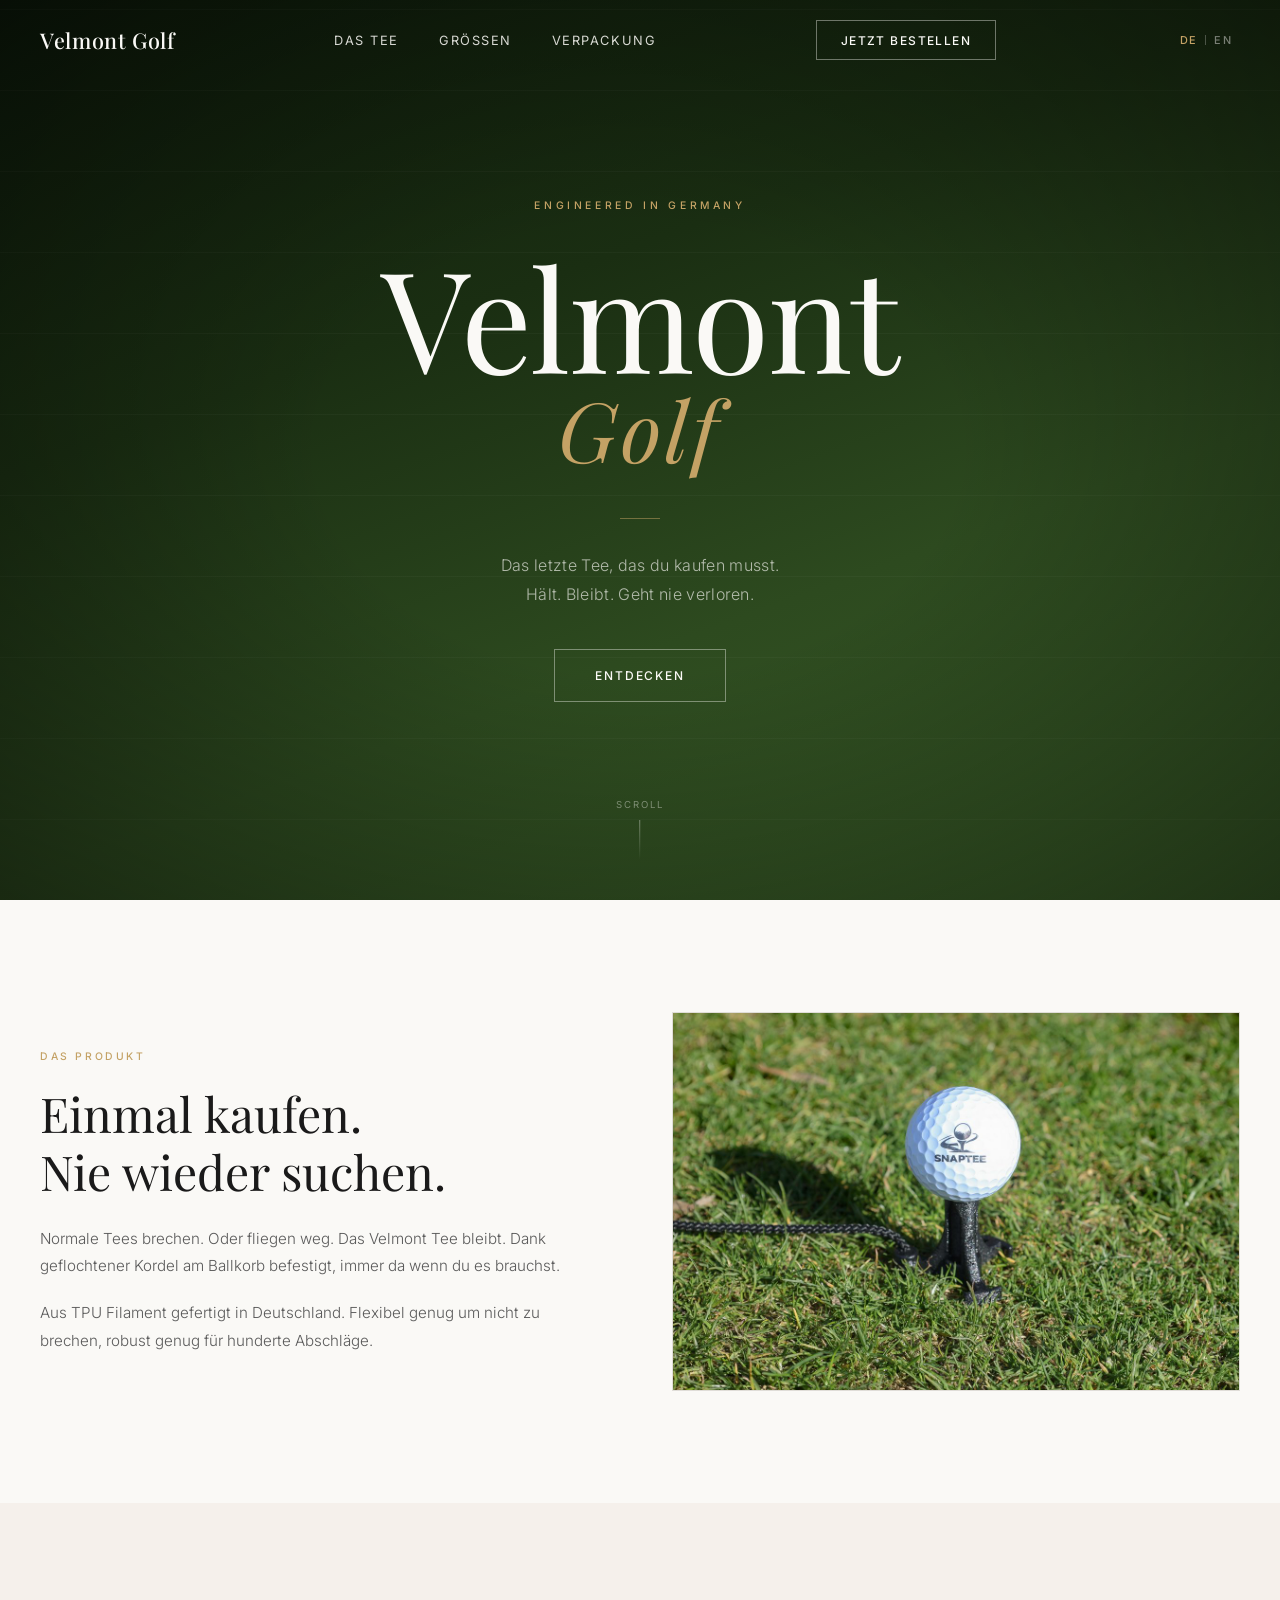
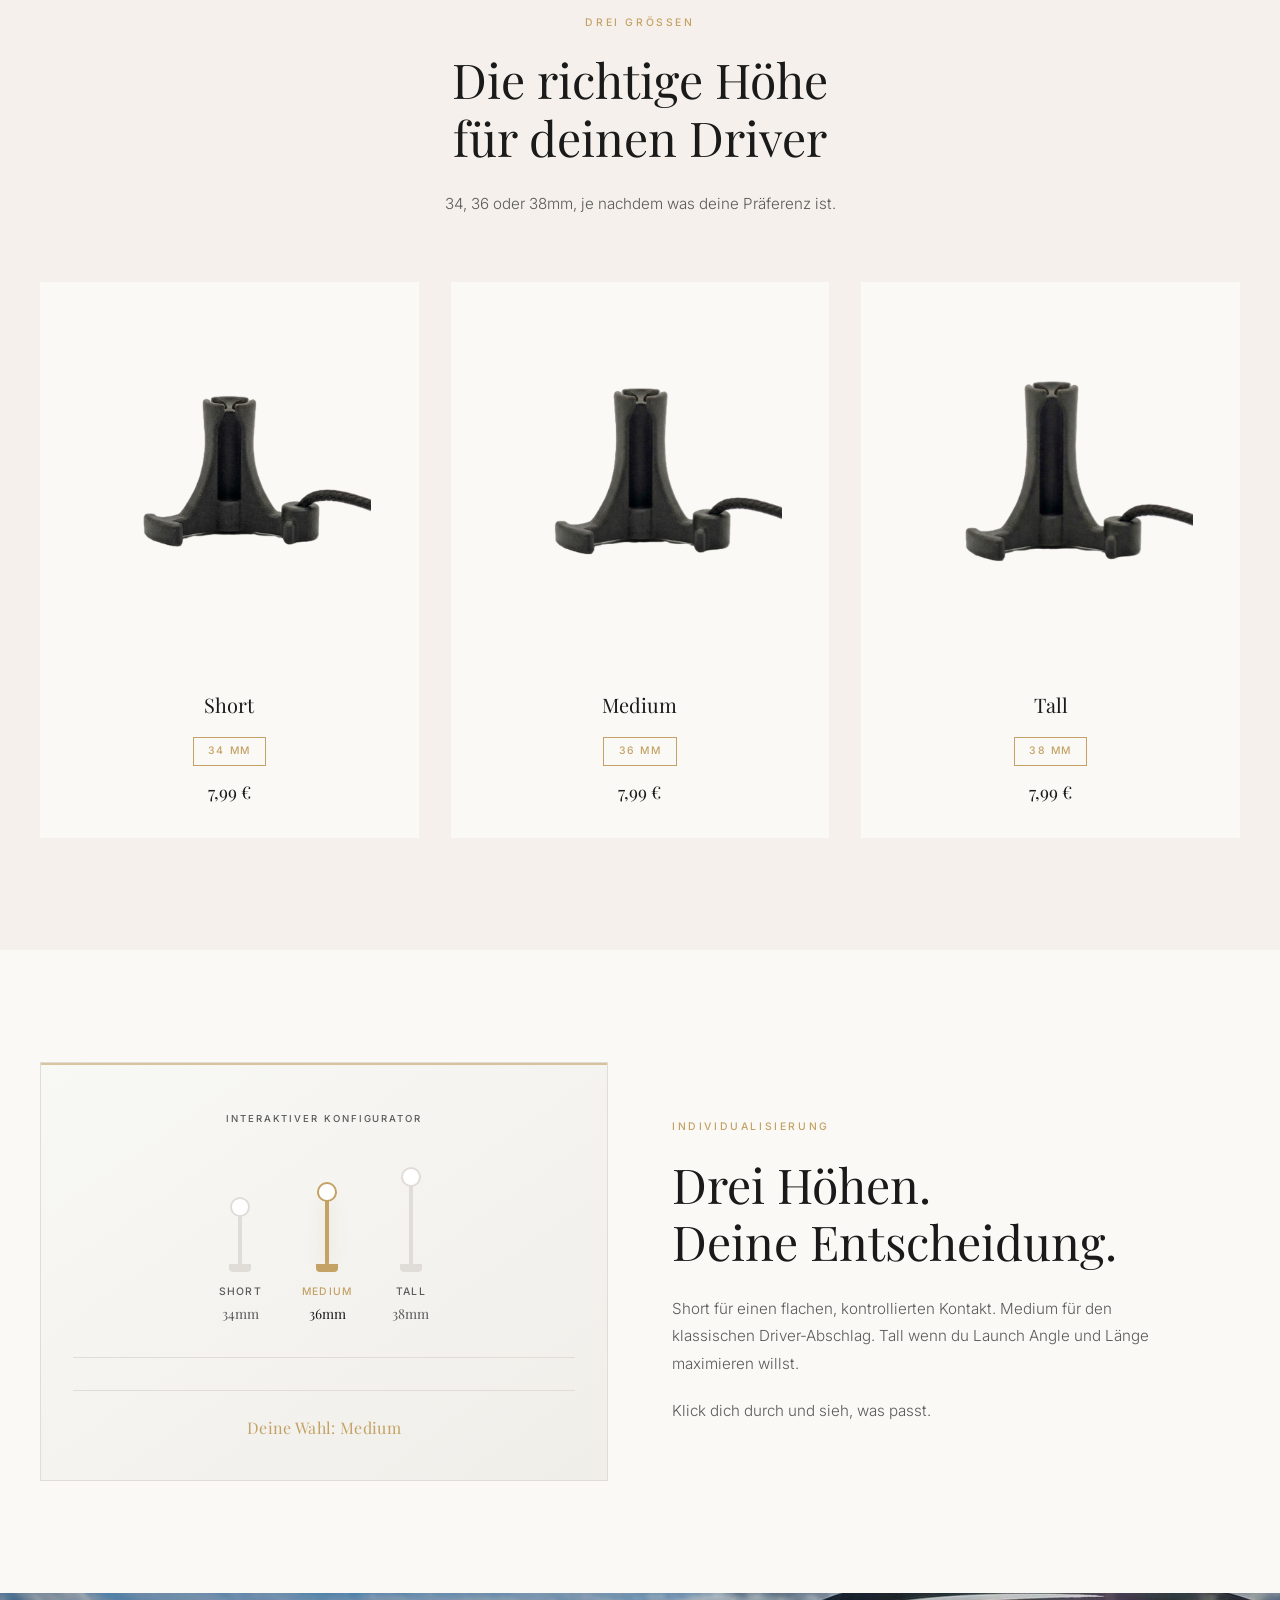
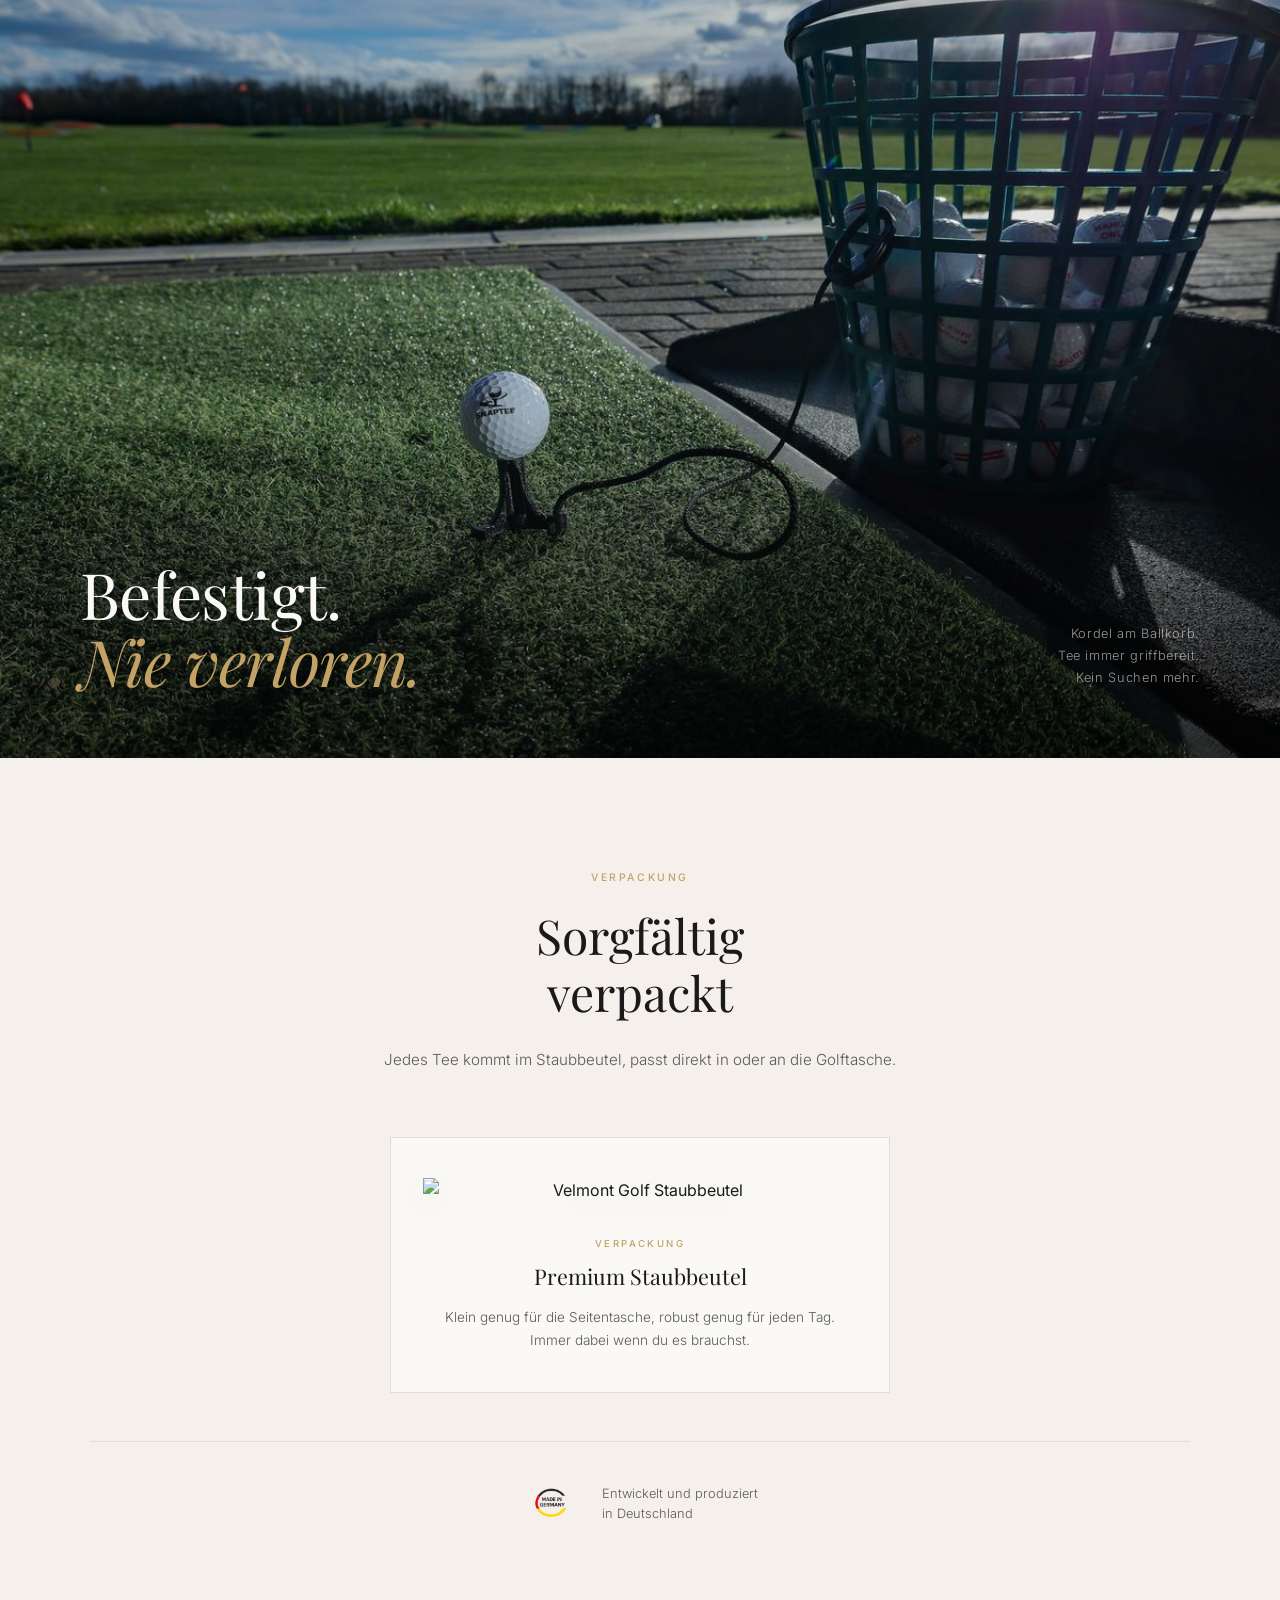
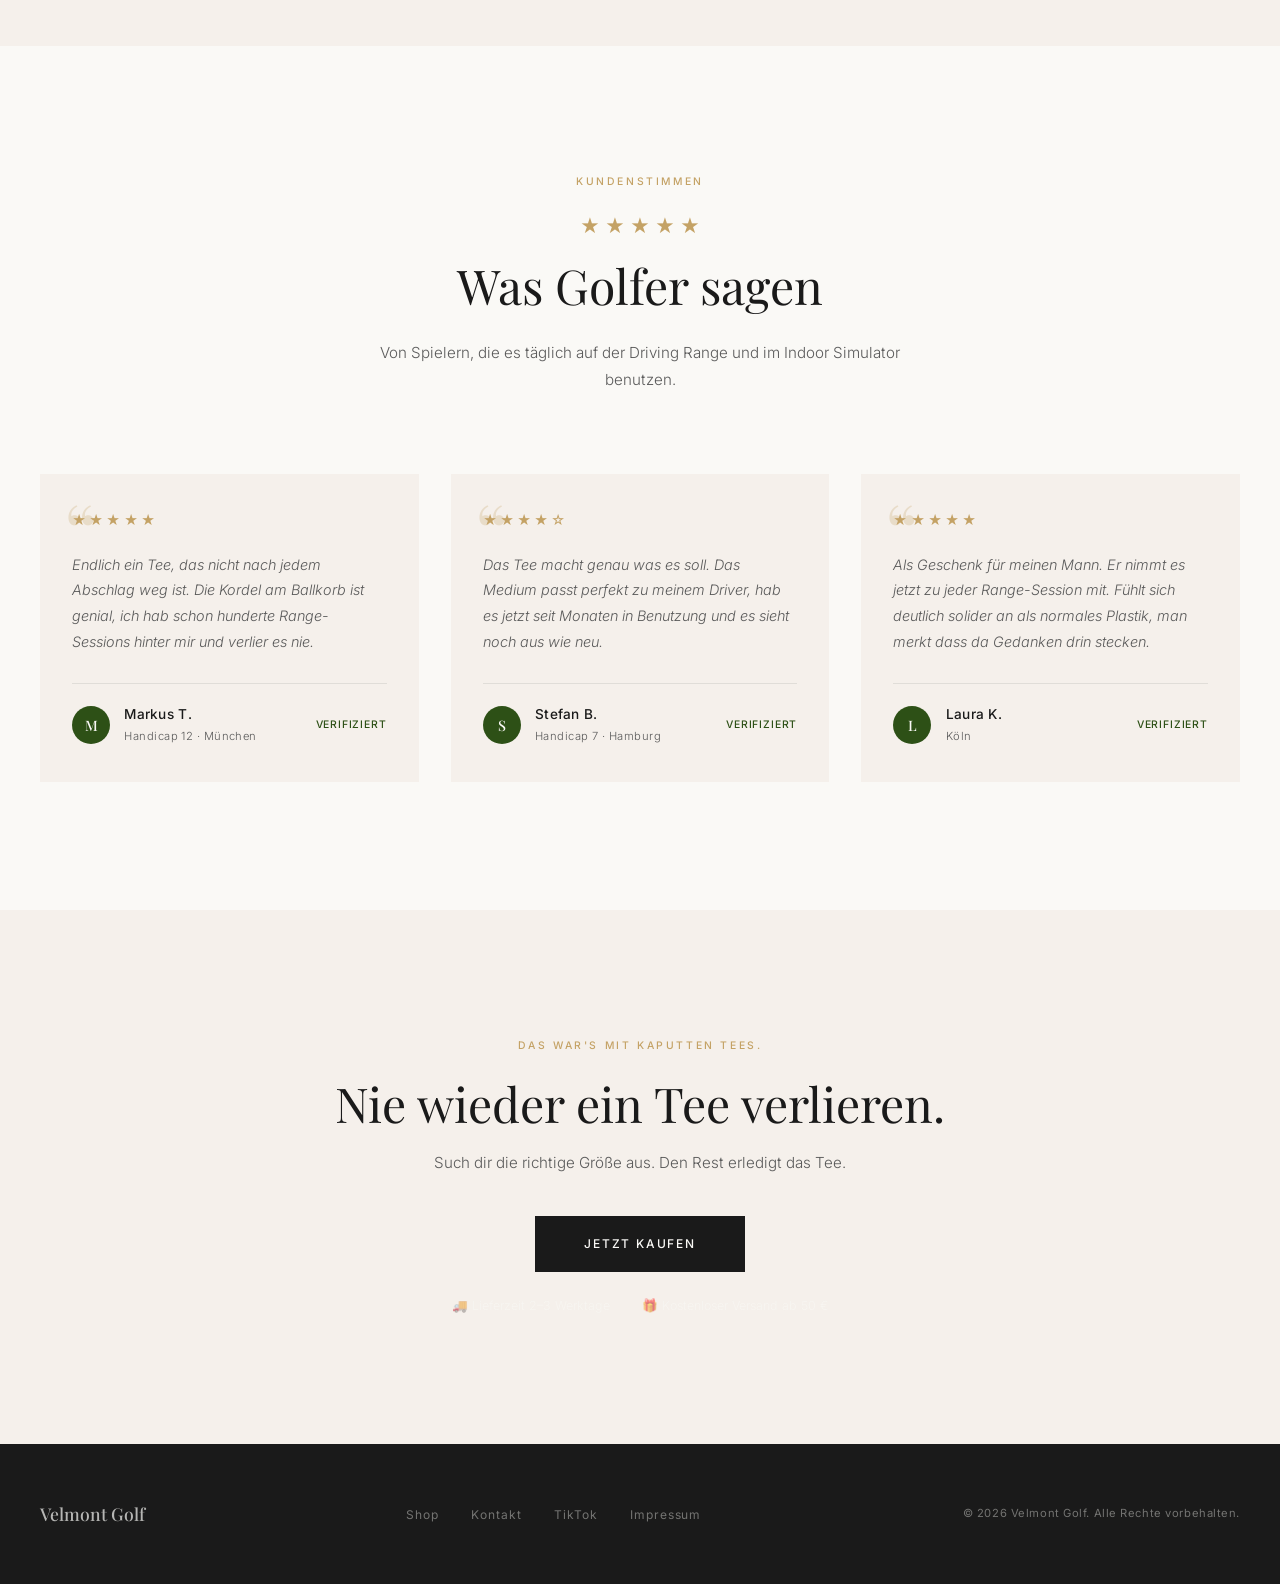
==== commit f374ddb4: "Texte, Versandinfo, Vorteile-Nav entfernt, Impressum-Adresse aktualisiert Co-Authored-By: Claude Son" ====
--- a/index.html
+++ b/index.html
@@ -3,8 +3,8 @@
 <head>
     <meta charset="UTF-8">
     <meta name="viewport" content="width=device-width, initial-scale=1.0">
-    <title>Velmont Golf — Das letzte Tee, das du je brauchst</title>
-    <meta name="description" content="Velmont Golf Tee — wiederverwendbar, individuell anpassbar, Made in Germany. Drei Höhen, ein Tee für immer.">
+    <title>Velmont Golf · Das letzte Tee, das du je brauchst</title>
+    <meta name="description" content="Velmont Golf Tee, wiederverwendbar, individuell anpassbar, Made in Germany. Drei Höhen, ein Tee für immer.">
     <link rel="preconnect" href="https://fonts.googleapis.com">
     <link rel="preconnect" href="https://fonts.gstatic.com" crossorigin>
     <link href="https://fonts.googleapis.com/css2?family=Inter:wght@300;400;500;600&family=Playfair+Display:ital,wght@0,400;0,500;0,600;1,400;1,500&display=swap" rel="stylesheet">
@@ -1415,10 +1415,10 @@
                 <p class="section-label" data-i18n="intro.label">Das Produkt</p>
                 <h2 class="section-title" data-i18n="intro.title">Einmal kaufen.<br>Nie wieder suchen.</h2>
                 <p class="section-text" data-i18n="intro.text1">
-                    Normale Tees brechen. Oder fliegen weg. Das Velmont Tee bleibt — dank geflochtener Kordel am Ballkorb befestigt, immer da wenn du es brauchst.
+                    Normale Tees brechen. Oder fliegen weg. Das Velmont Tee bleibt. Dank geflochtener Kordel am Ballkorb befestigt, immer da wenn du es brauchst.
                 </p>
                 <p class="section-text" style="margin-top: 1.25rem;" data-i18n="intro.text2">
-                    Aus TPU Filament gefertigt in Deutschland &mdash; flexibel genug um nicht zu brechen, robust genug für tausende Abschläge.
+                    Aus TPU Filament gefertigt in Deutschland. Flexibel genug um nicht zu brechen, robust genug für hunderte Abschläge.
                 </p>
             </div>
             <div class="intro-image reveal reveal-delay-2">
@@ -1433,7 +1433,7 @@
             <div class="sizes-header reveal">
                 <p class="section-label" data-i18n="sizes.label">Drei Größen</p>
                 <h2 class="section-title" data-i18n="sizes.title">Die richtige Höhe<br>für deinen Driver</h2>
-                <p class="section-text" data-i18n="sizes.text">34, 36 oder 38mm &mdash; je nachdem, was deine Präferenz ist.</p>
+                <p class="section-text" data-i18n="sizes.text">34, 36 oder 38mm, je nachdem was deine Präferenz ist.</p>
             </div>
             <div class="sizes-grid">
                 <a href="produkt-short.html" class="size-card reveal reveal-delay-1" style="text-decoration:none; color:inherit;">
@@ -1442,7 +1442,6 @@
                     </div>
                     <div class="size-card-body">
                         <h3 class="size-name">Short</h3>
-                        <p class="size-desc" data-i18n="sizes.short.desc">Fairway Finder — kontrollierter Abschlag</p>
                         <span class="size-height">34 mm</span>
                         <span class="size-price">7,99 €</span>
                     </div>
@@ -1453,7 +1452,6 @@
                     </div>
                     <div class="size-card-body">
                         <h3 class="size-name">Medium</h3>
-                        <p class="size-desc" data-i18n="sizes.medium.desc">Ausgewogen — Kontrolle und Distanz</p>
                         <span class="size-height">36 mm</span>
                         <span class="size-price">7,99 €</span>
                     </div>
@@ -1464,7 +1462,6 @@
                     </div>
                     <div class="size-card-body">
                         <h3 class="size-name">Tall</h3>
-                        <p class="size-desc" data-i18n="sizes.tall.desc">Höchste Aufteehöhe — Ball steht weit oben</p>
                         <span class="size-height">38 mm</span>
                         <span class="size-price">7,99 €</span>
                     </div>
@@ -1511,12 +1508,12 @@
 
                 <div class="custom-content reveal reveal-delay-2">
                     <p class="section-label" data-i18n="config.section.label">Individualisierung</p>
-                    <h2 class="section-title" data-i18n="config.title">Drei Höhen.<br>Eine Entscheidung.</h2>
+                    <h2 class="section-title" data-i18n="config.title">Drei Höhen.<br>Deine Entscheidung.</h2>
                     <p class="section-text" data-i18n="config.text1">
-                        Short für einen flachen, kontrollierten Kontakt. Medium für den klassischen Driver-Abschlag. Tall wenn du den Ball hoch stehen willst.
+                        Short für einen flachen, kontrollierten Kontakt. Medium für den klassischen Driver-Abschlag. Tall wenn du Launch Angle und Länge maximieren willst.
                     </p>
                     <p class="section-text" style="margin-top: 1.25rem;" data-i18n="config.text2">
-                        Klick dich durch &mdash; und sieh, was passt.
+                        Klick dich durch und sieh, was passt.
                     </p>
                 </div>
             </div>
@@ -1543,7 +1540,7 @@
             <div class="packaging-header reveal">
                 <p class="section-label" data-i18n="pack.label">Verpackung</p>
                 <h2 class="section-title" data-i18n="pack.title">Sorgfältig<br>verpackt</h2>
-                <p class="section-text" data-i18n="pack.text">Jedes Tee kommt im Staubbeutel &mdash; passt direkt in die Golftasche.</p>
+                <p class="section-text" data-i18n="pack.text">Jedes Tee kommt im Staubbeutel, passt direkt in oder an die Golftasche.</p>
             </div>
             <div class="packaging-options" style="grid-template-columns: 1fr; max-width: 500px; margin: 0 auto;">
                 <div class="packaging-option reveal reveal-delay-1">
@@ -1573,7 +1570,7 @@
                     <span class="star">&#9733;</span>
                 </div>
                 <h2 class="section-title" data-i18n="rev.title">Was Golfer sagen</h2>
-                <p class="section-text" style="margin: 0 auto;" data-i18n="rev.text">Von Spielern, die es täglich auf der Range benutzen.</p>
+                <p class="section-text" style="margin: 0 auto;" data-i18n="rev.text">Von Spielern, die es täglich auf der Driving Range und im Indoor Simulator benutzen.</p>
             </div>
             <div class="reviews-grid">
 
@@ -1611,7 +1608,7 @@
                     <div class="review-stars">
                         <span class="star">&#9733;</span><span class="star">&#9733;</span><span class="star">&#9733;</span><span class="star">&#9733;</span><span class="star">&#9733;</span>
                     </div>
-                    <p class="review-text" data-i18n="rev.3.text">Als Geschenk für meinen Mann — er nimmt es jetzt zu jeder Range-Session mit. Fühlt sich deutlich solider an als normales Plastik, man merkt dass da Gedanken drin stecken.</p>
+                    <p class="review-text" data-i18n="rev.3.text">Als Geschenk für meinen Mann. Er nimmt es jetzt zu jeder Range-Session mit. Fühlt sich deutlich solider an als normales Plastik, man merkt dass da Gedanken drin stecken.</p>
                     <div class="review-author">
                         <div class="review-avatar">L</div>
                         <div class="review-author-info">
@@ -1635,6 +1632,14 @@
                 Such dir die richtige Größe aus. Den Rest erledigt das Tee.
             </p>
             <a href="produkte.html" class="btn-primary" data-i18n="cta.btn">Jetzt kaufen</a>
+            <div style="display: flex; justify-content: center; gap: 2rem; margin-top: 1.5rem; flex-wrap: wrap;">
+                <span style="font-size: 0.78rem; color: rgba(250,249,246,0.55); font-weight: 300; display: flex; align-items: center; gap: 0.4rem;">
+                    🚚 Lieferzeit 2–3 Werktage
+                </span>
+                <span style="font-size: 0.78rem; color: rgba(250,249,246,0.55); font-weight: 300; display: flex; align-items: center; gap: 0.4rem;">
+                    🎁 Kostenloser Versand ab 50 €
+                </span>
+            </div>
         </div>
     </section>
 
@@ -1723,23 +1728,23 @@
                 'hero.scroll': 'Scroll',
                 'intro.label': 'Das Produkt',
                 'intro.title': 'Einmal kaufen.<br>Nie wieder suchen.',
-                'intro.text1': 'Normale Tees brechen. Oder fliegen weg. Das Velmont Tee bleibt — dank geflochtener Kordel am Ballkorb befestigt, immer da wenn du es brauchst.',
-                'intro.text2': 'Aus TPU Filament gefertigt in Deutschland &mdash; flexibel genug um nicht zu brechen, robust genug für tausende Abschläge.',
+                'intro.text1': 'Normale Tees brechen. Oder fliegen weg. Das Velmont Tee bleibt. Dank geflochtener Kordel am Ballkorb befestigt, immer da wenn du es brauchst.',
+                'intro.text2': 'Aus TPU Filament gefertigt in Deutschland. Flexibel genug um nicht zu brechen, robust genug für hunderte Abschläge.',
                 'sizes.label': 'Drei Größen',
                 'sizes.title': 'Die richtige Höhe<br>für deinen Driver',
-                'sizes.text': '34, 36 oder 38mm &mdash; je nachdem, was deine Präferenz ist.',
-                'sizes.short.desc': 'Fairway Finder — kontrollierter Abschlag',
-                'sizes.medium.desc': 'Ausgewogen — Kontrolle und Distanz',
-                'sizes.tall.desc': 'Höchste Aufteehöhe — Ball steht weit oben',
+                'sizes.text': '34, 36 oder 38mm, je nachdem was deine Präferenz ist.',
+                'sizes.short.desc': 'Fairway Finder, kontrollierter Abschlag',
+                'sizes.medium.desc': 'Ausgewogen, Kontrolle und Distanz',
+                'sizes.tall.desc': 'Höchste Aufteehöhe, Ball steht weit oben',
                 'config.label': 'Interaktiver Konfigurator',
                 'config.summary': 'Deine Wahl:',
                 'config.section.label': 'Individualisierung',
-                'config.title': 'Drei Höhen.<br>Eine Entscheidung.',
-                'config.text1': 'Short für einen flachen, kontrollierten Kontakt. Medium für den klassischen Driver-Abschlag. Tall wenn du den Ball hoch stehen willst.',
-                'config.text2': 'Klick dich durch &mdash; und sieh, was passt.',
+                'config.title': 'Drei Höhen.<br>Deine Entscheidung.',
+                'config.text1': 'Short für einen flachen, kontrollierten Kontakt. Medium für den klassischen Driver-Abschlag. Tall wenn du Launch Angle und Länge maximieren willst.',
+                'config.text2': 'Klick dich durch und sieh, was passt.',
                 'pack.label': 'Verpackung',
                 'pack.title': 'Sorgfältig<br>verpackt',
-                'pack.text': 'Jedes Tee kommt im Staubbeutel &mdash; passt direkt in die Golftasche.',
+                'pack.text': 'Jedes Tee kommt im Staubbeutel, passt direkt in oder an die Golftasche.',
                 'pack.single.label': 'Verpackung',
                 'pack.single.name': 'Premium Staubbeutel',
                 'pack.single.desc': 'Klein genug für die Seitentasche, robust genug für jeden Tag. Immer dabei wenn du es brauchst.',
@@ -1750,23 +1755,23 @@
                 'feat.1.title': 'Unzerbrechlich',
                 'feat.1.text': 'Aus robustem Material gefertigt, das selbst kraftvollsten Abschlägen standhält. Ein Tee für tausende Runden.',
                 'feat.2.title': 'Immer dabei',
-                'feat.2.text': 'Die Kordel lässt sich am Ballkorb auf der Range befestigen. Nie wieder nach dem Tee suchen.',
+                'feat.2.text': 'Die Kordel lässt sich am Ballkorb auf der Driving Range oder im Indoor Simulator befestigen. Nie wieder nach dem Tee suchen.',
                 'feat.3.title': 'Drei Höhen',
-                'feat.3.text': 'Wähle zwischen Short, Medium und Tall &mdash; perfekt abgestimmt auf deinen Driver und deinen Schwung.',
+                'feat.3.text': 'Wähle zwischen Short, Medium und Tall, perfekt abgestimmt auf deinen Driver und deinen Schwung.',
                 'feat.4.title': 'Geflochtene Kordel',
-                'feat.4.text': 'Am Ballkorb auf der Range befestigt — das Tee ist immer griffbereit und geht nie verloren.',
+                'feat.4.text': 'Am Ballkorb auf der Driving Range oder im Indoor Simulator befestigt. Das Tee ist immer griffbereit und geht nie verloren.',
                 'feat.5.title': 'Nachhaltig',
                 'feat.5.text': 'Ein Tee statt hunderte. Weniger Abfall auf dem Platz, weniger Plastik im Müll. Golf mit gutem Gewissen.',
                 'feat.6.title': 'Made in Germany',
                 'feat.6.text': 'Entwickelt und produziert in Deutschland. Höchste Qualitätsstandards, kurze Lieferwege.',
                 'rev.label': 'Kundenstimmen',
                 'rev.title': 'Was Golfer sagen',
-                'rev.text': 'Von Spielern, die es täglich auf der Range benutzen.',
+                'rev.text': 'Von Spielern, die es täglich auf der Driving Range und im Indoor Simulator benutzen.',
                 'rev.1.text': 'Endlich ein Tee, das nicht nach jedem Abschlag weg ist. Die Kordel am Ballkorb ist genial, ich hab schon hunderte Range-Sessions hinter mir und verlier es nie.',
                 'rev.1.meta': 'Handicap 12 · München',
                 'rev.2.text': 'Das Tee macht genau was es soll. Das Medium passt perfekt zu meinem Driver, hab es jetzt seit Monaten in Benutzung und es sieht noch aus wie neu.',
                 'rev.2.meta': 'Handicap 7 · Hamburg',
-                'rev.3.text': 'Als Geschenk für meinen Mann — er nimmt es jetzt zu jeder Range-Session mit. Fühlt sich deutlich solider an als normales Plastik, man merkt dass da Gedanken drin stecken.',
+                'rev.3.text': 'Als Geschenk für meinen Mann. Er nimmt es jetzt zu jeder Range-Session mit. Fühlt sich deutlich solider an als normales Plastik, man merkt dass da Gedanken drin stecken.',
                 'rev.3.meta': 'Köln',
                 'rev.verified': 'Verifiziert',
                 'cta.label': 'Das war\'s mit kaputten Tees.',
@@ -1787,23 +1792,23 @@
                 'hero.scroll': 'Scroll',
                 'intro.label': 'The Product',
                 'intro.title': 'Buy once.<br>Never search again.',
-                'intro.text1': 'Normal tees break. Or fly off. The Velmont Tee stays — attached to the ball basket with a braided cord, always there when you need it.',
-                'intro.text2': 'Made from TPU filament in Germany &mdash; flexible enough not to break, tough enough for thousands of shots.',
+                'intro.text1': 'Normal tees break. Or fly off. The Velmont Tee stays. Attached to the ball basket with a braided cord, always there when you need it.',
+                'intro.text2': 'Made from TPU filament in Germany. Flexible enough not to break, tough enough for hundreds of shots.',
                 'sizes.label': 'Three Sizes',
                 'sizes.title': 'The right height<br>for your driver',
-                'sizes.text': '34, 36 or 38mm &mdash; depending on your preference.',
-                'sizes.short.desc': 'Fairway Finder — controlled tee shot',
-                'sizes.medium.desc': 'Balanced — control and distance',
-                'sizes.tall.desc': 'Highest tee position — ball sits well above the ground',
+                'sizes.text': '34, 36 or 38mm, depending on your preference.',
+                'sizes.short.desc': 'Fairway Finder, controlled tee shot',
+                'sizes.medium.desc': 'Balanced, control and distance',
+                'sizes.tall.desc': 'Highest tee position, ball sits well above the ground',
                 'config.label': 'Interactive Configurator',
                 'config.summary': 'Your choice:',
                 'config.section.label': 'Customisation',
                 'config.title': 'Three heights.<br>One choice.',
-                'config.text1': 'Short for a flat, controlled contact. Medium for the standard driver shot. Tall if you want the ball sitting high.',
-                'config.text2': 'Click through &mdash; and see what fits.',
+                'config.text1': 'Short for a flat, controlled contact. Medium for the standard driver shot. Tall if you want to maximise launch angle and distance.',
+                'config.text2': 'Click through and see what fits.',
                 'pack.label': 'Packaging',
                 'pack.title': 'Carefully<br>packaged',
-                'pack.text': 'Every tee ships in a dust bag &mdash; fits straight into your golf bag.',
+                'pack.text': 'Every tee ships in a dust bag, fits straight into or onto your golf bag.',
                 'pack.single.label': 'Packaging',
                 'pack.single.name': 'Premium Dust Bag',
                 'pack.single.desc': 'Small enough for the side pocket, tough enough for every day. Ready when you need it.',
@@ -1814,23 +1819,23 @@
                 'feat.1.title': 'Unbreakable',
                 'feat.1.text': 'Made from robust material that withstands even the most powerful swings. One tee for thousands of rounds.',
                 'feat.2.title': 'Always with you',
-                'feat.2.text': 'The cord attaches to the ball basket on the range. Never search for your tee again.',
+                'feat.2.text': 'The cord attaches to the ball basket at the driving range or indoor simulator. Never search for your tee again.',
                 'feat.3.title': 'Three Heights',
-                'feat.3.text': 'Choose between Short, Medium and Tall &mdash; perfectly matched to your driver and your swing.',
+                'feat.3.text': 'Choose between Short, Medium and Tall, perfectly matched to your driver and your swing.',
                 'feat.4.title': 'Braided Cord',
-                'feat.4.text': 'Attached to the ball basket on the range — the tee is always within reach and never gets lost.',
+                'feat.4.text': 'Attached to the ball basket at the driving range or indoor simulator. The tee is always within reach and never gets lost.',
                 'feat.5.title': 'Sustainable',
                 'feat.5.text': 'One tee instead of hundreds. Less waste on the course, less plastic in the bin. Golf with a clear conscience.',
                 'feat.6.title': 'Made in Germany',
                 'feat.6.text': 'Developed and manufactured in Germany. Highest quality standards, short supply chains.',
                 'rev.label': 'Customer Reviews',
                 'rev.title': 'What Golfers Say',
-                'rev.text': 'From players who use it every day at the range.',
-                'rev.1.text': 'Finally a tee that doesn\'t disappear after every shot. The cord on the ball basket is brilliant — I\'ve had hundreds of range sessions and never lose it.',
+                'rev.text': 'From players who use it every day at the driving range and indoor simulator.',
+                'rev.1.text': 'Finally a tee that doesn\'t disappear after every shot. The cord on the ball basket is brilliant. I\'ve had hundreds of range sessions and never lose it.',
                 'rev.1.meta': 'Handicap 12 · Munich',
-                'rev.2.text': 'Does exactly what it should. The Medium fits perfectly for my driver — been using it for months now and it still looks brand new.',
+                'rev.2.text': 'Does exactly what it should. The Medium fits perfectly for my driver. Been using it for months now and it still looks brand new.',
                 'rev.2.meta': 'Handicap 7 · Hamburg',
-                'rev.3.text': 'Bought it as a gift for my husband — he takes it to every range session now. Feels noticeably more solid than regular plastic, you can tell it\'s been thought through.',
+                'rev.3.text': 'Bought it as a gift for my husband. He takes it to every range session now. Feels noticeably more solid than regular plastic, you can tell it\'s been thought through.',
                 'rev.3.meta': 'Cologne',
                 'rev.verified': 'Verified',
                 'cta.label': 'Done with broken tees.',
@@ -1846,8 +1851,8 @@
             localStorage.setItem('vg-lang', lang);
             document.documentElement.lang = lang;
             document.title = lang === 'de'
-                ? 'Velmont Golf — Das letzte Tee, das du je brauchst'
-                : 'Velmont Golf — The last tee you\'ll ever need';
+                ? 'Velmont Golf · Das letzte Tee, das du je brauchst'
+                : 'Velmont Golf · The last tee you\'ll ever need';
             document.querySelectorAll('.lang-btn').forEach(btn => {
                 btn.classList.toggle('active', btn.dataset.lang === lang);
             });
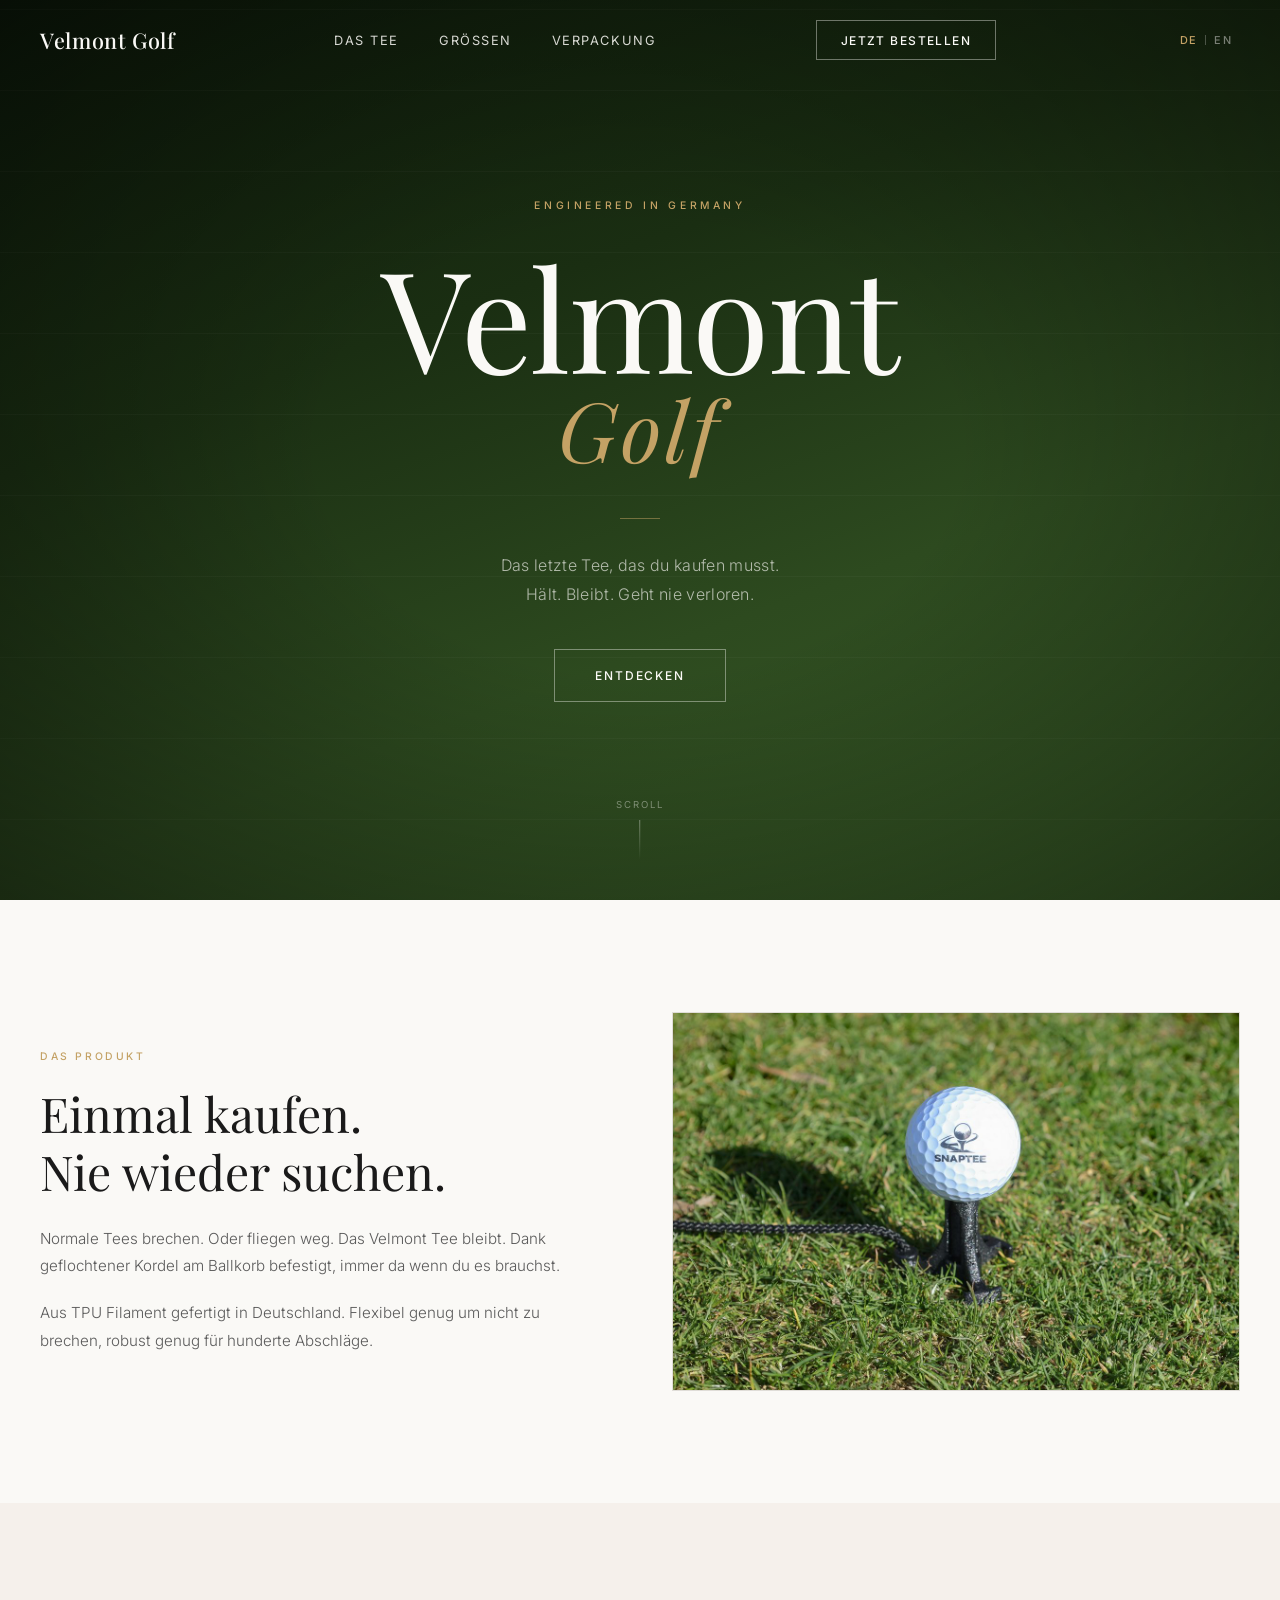
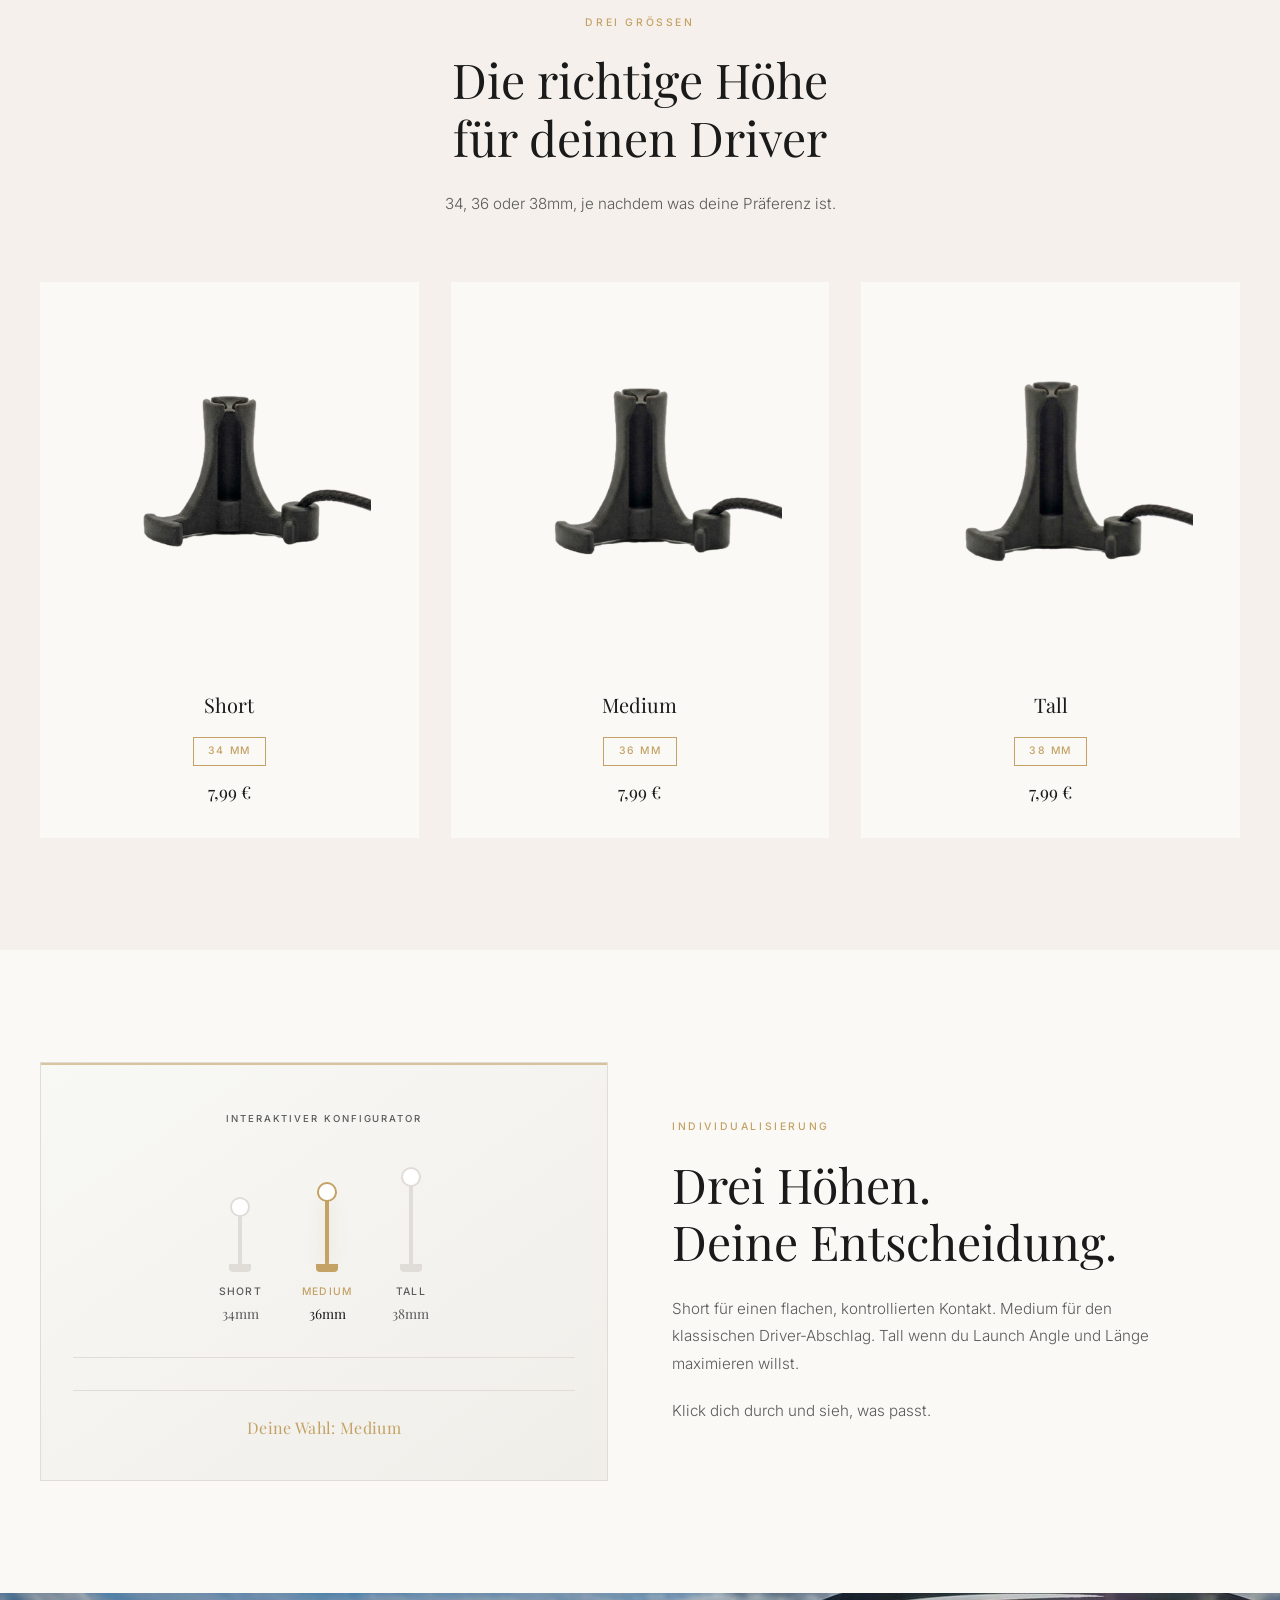
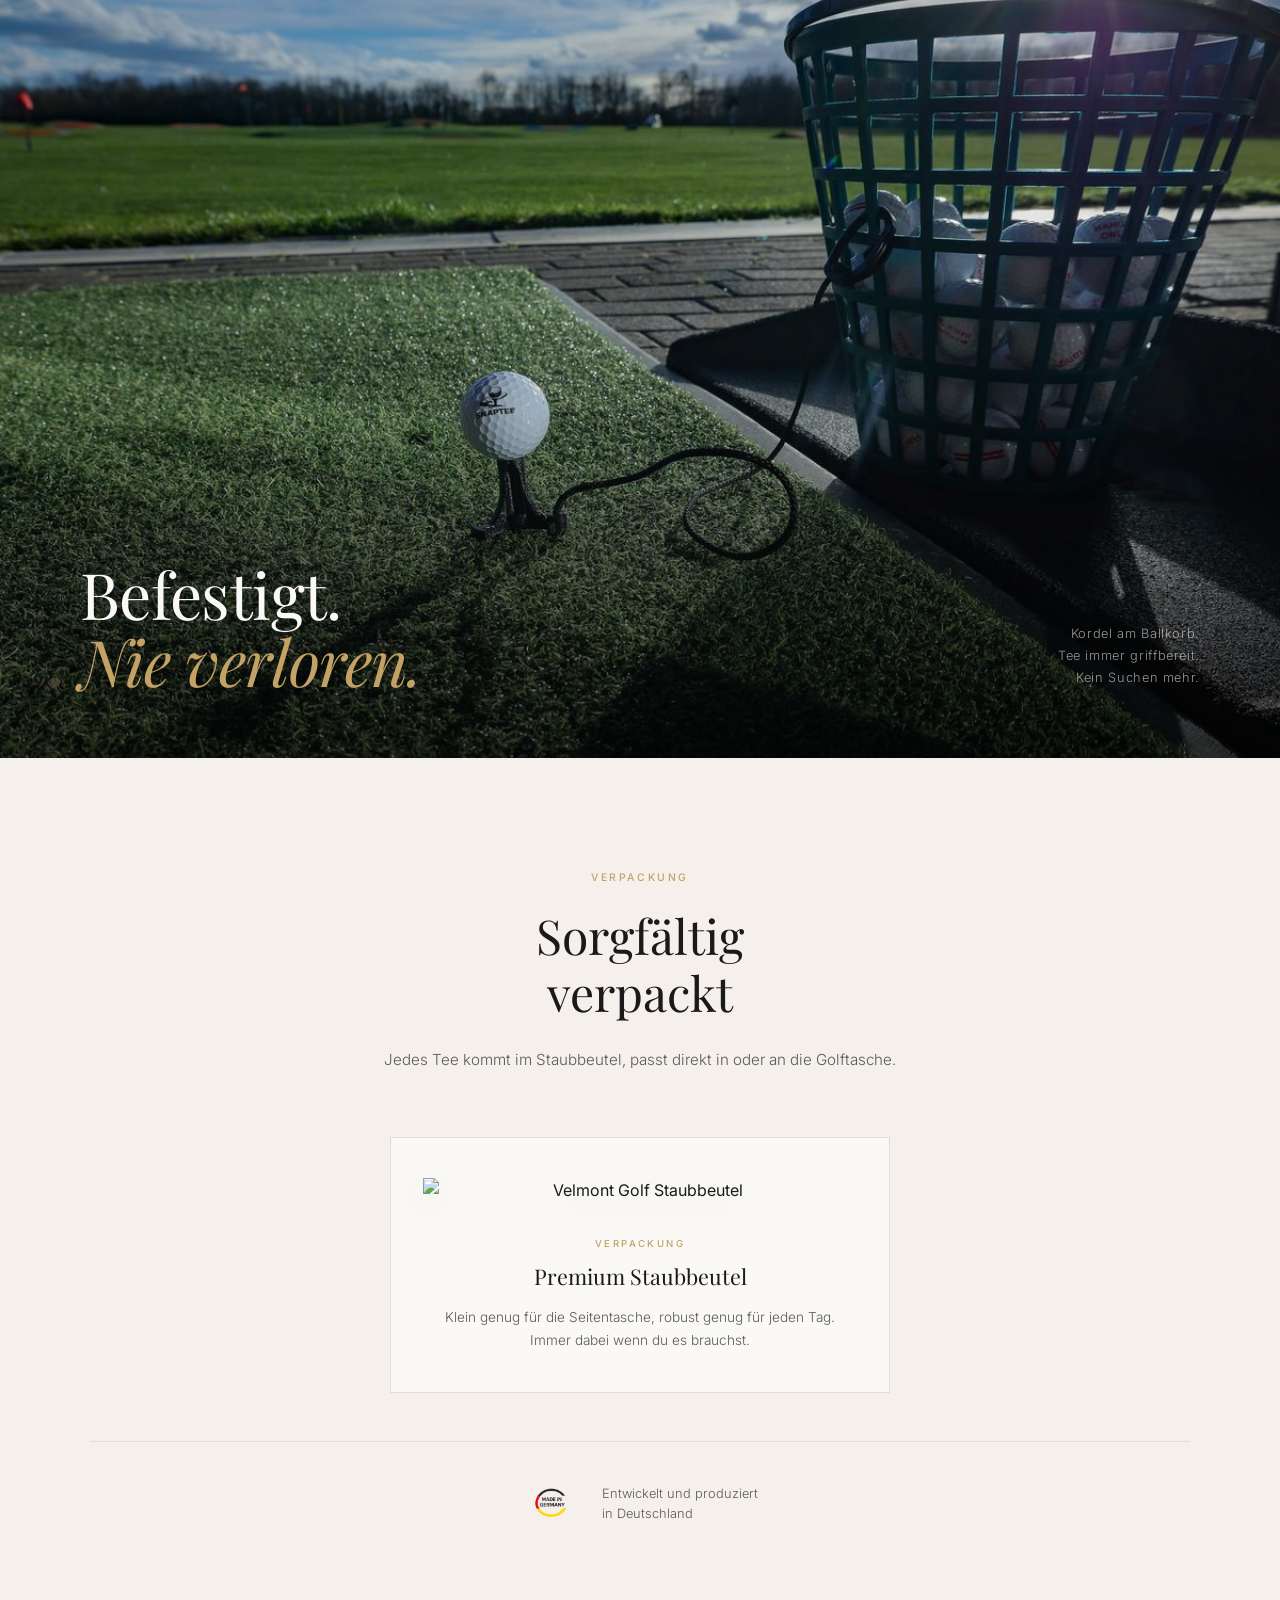
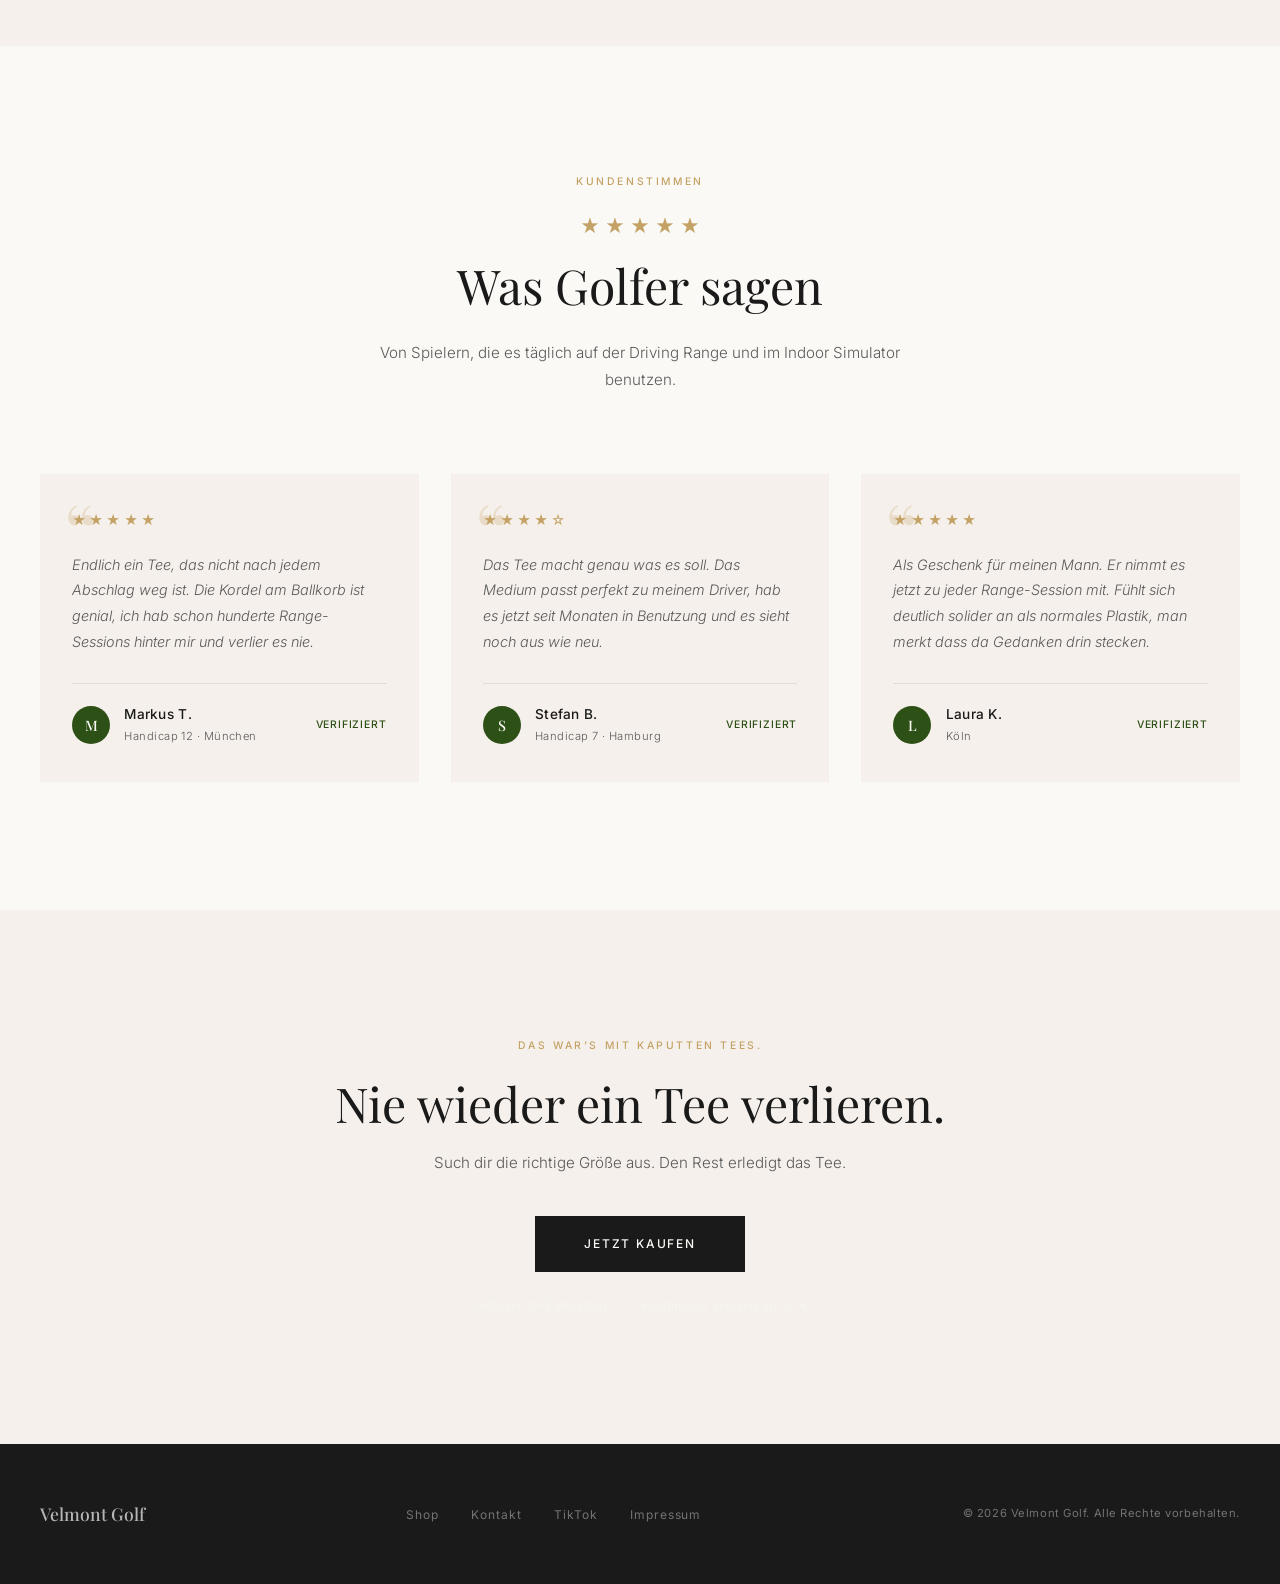
==== commit 4beb9fb8: "Unpassende CTA-Emojis entfernen" ====
--- a/index.html
+++ b/index.html
@@ -1634,10 +1634,10 @@
             <a href="produkte.html" class="btn-primary" data-i18n="cta.btn">Jetzt kaufen</a>
             <div style="display: flex; justify-content: center; gap: 2rem; margin-top: 1.5rem; flex-wrap: wrap;">
                 <span style="font-size: 0.78rem; color: rgba(250,249,246,0.55); font-weight: 300; display: flex; align-items: center; gap: 0.4rem;">
-                    🚚 Lieferzeit 2–3 Werktage
+                    Lieferzeit 2–3 Werktage
                 </span>
                 <span style="font-size: 0.78rem; color: rgba(250,249,246,0.55); font-weight: 300; display: flex; align-items: center; gap: 0.4rem;">
-                    🎁 Kostenloser Versand ab 50 €
+                    Kostenloser Versand ab 50 €
                 </span>
             </div>
         </div>
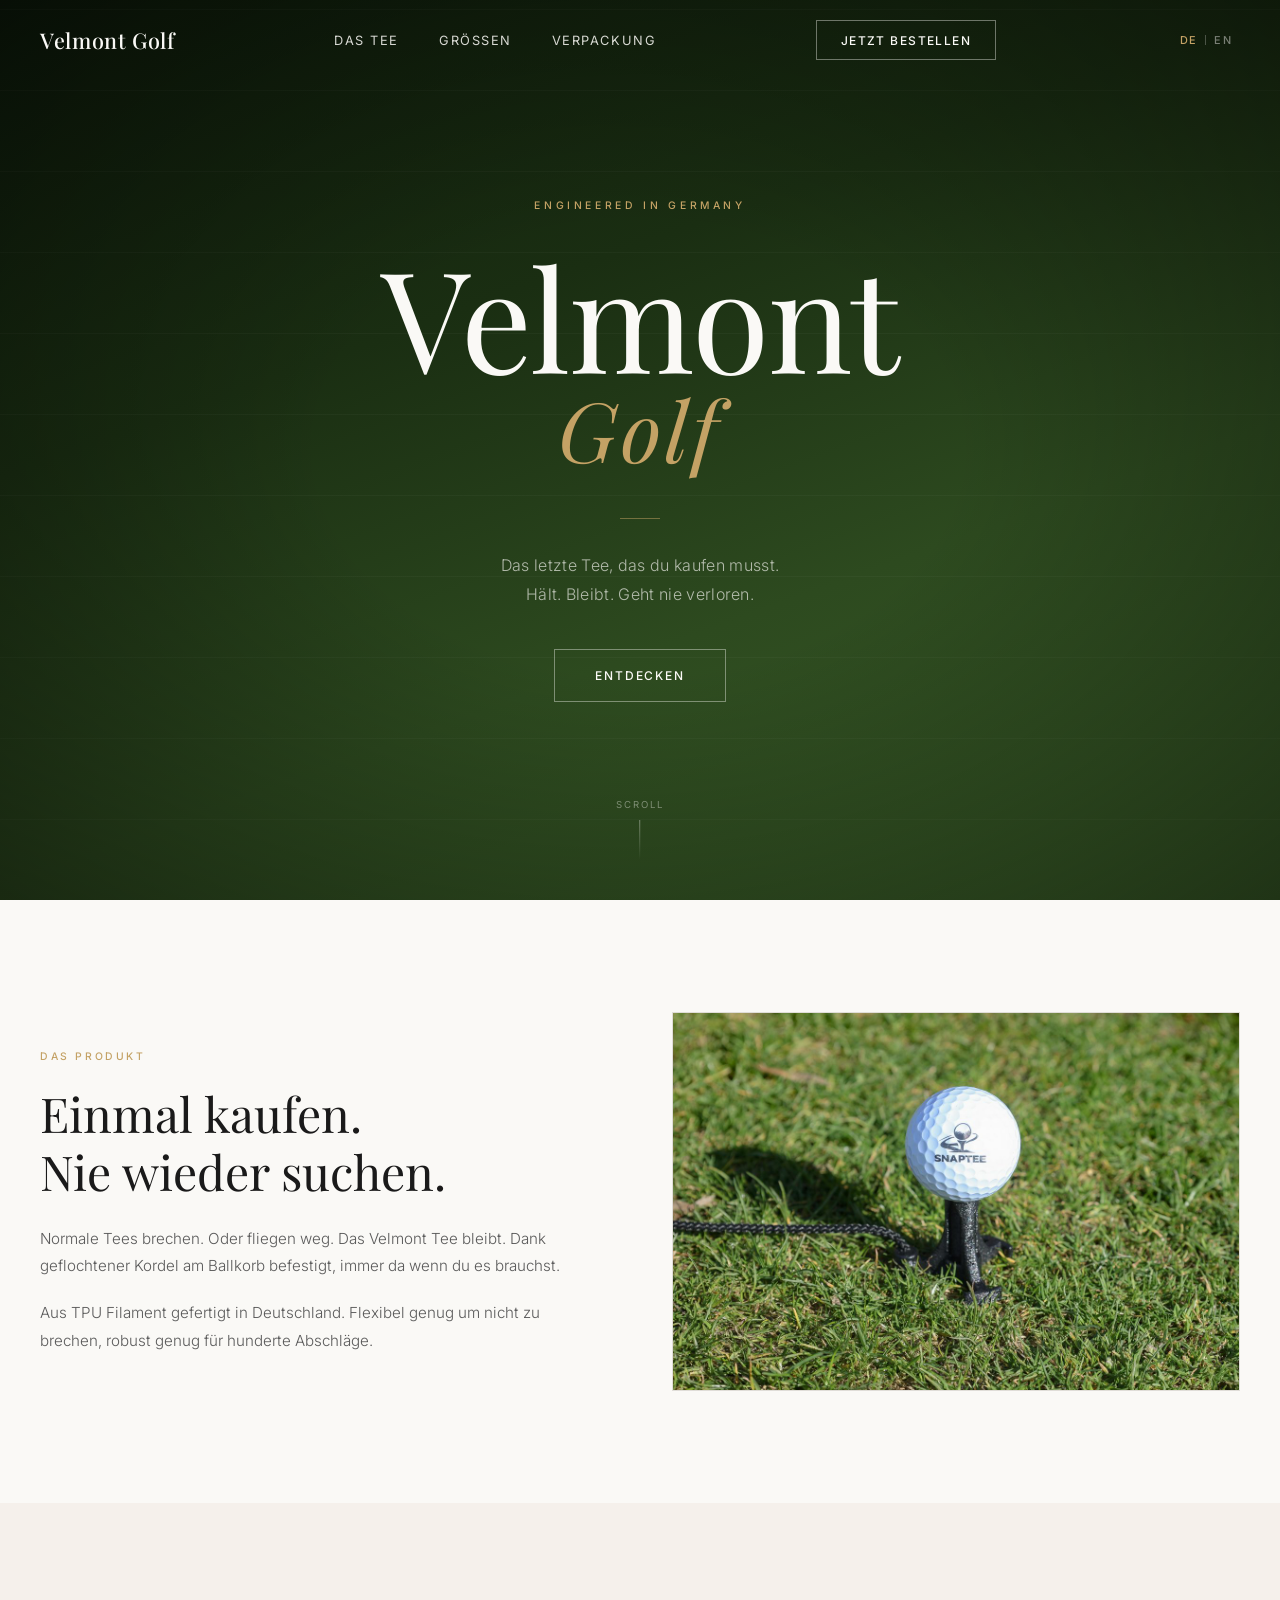
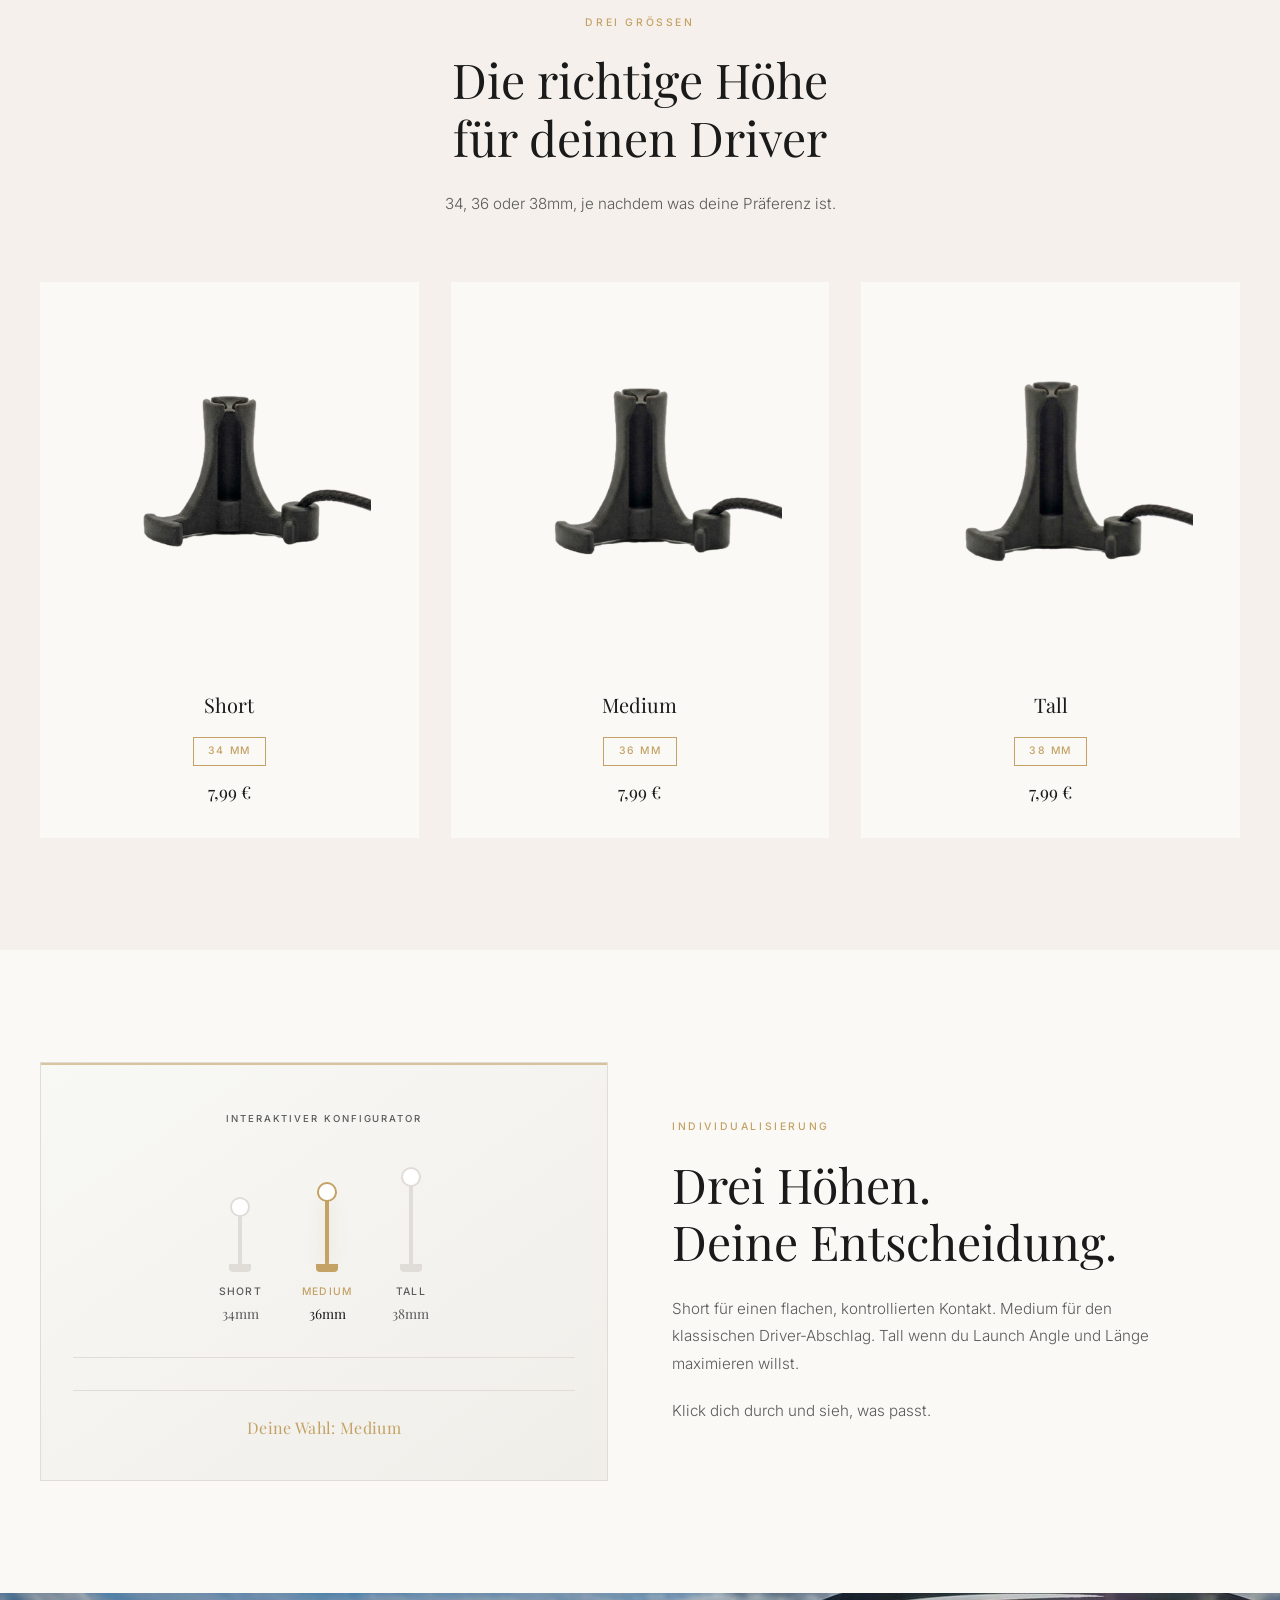
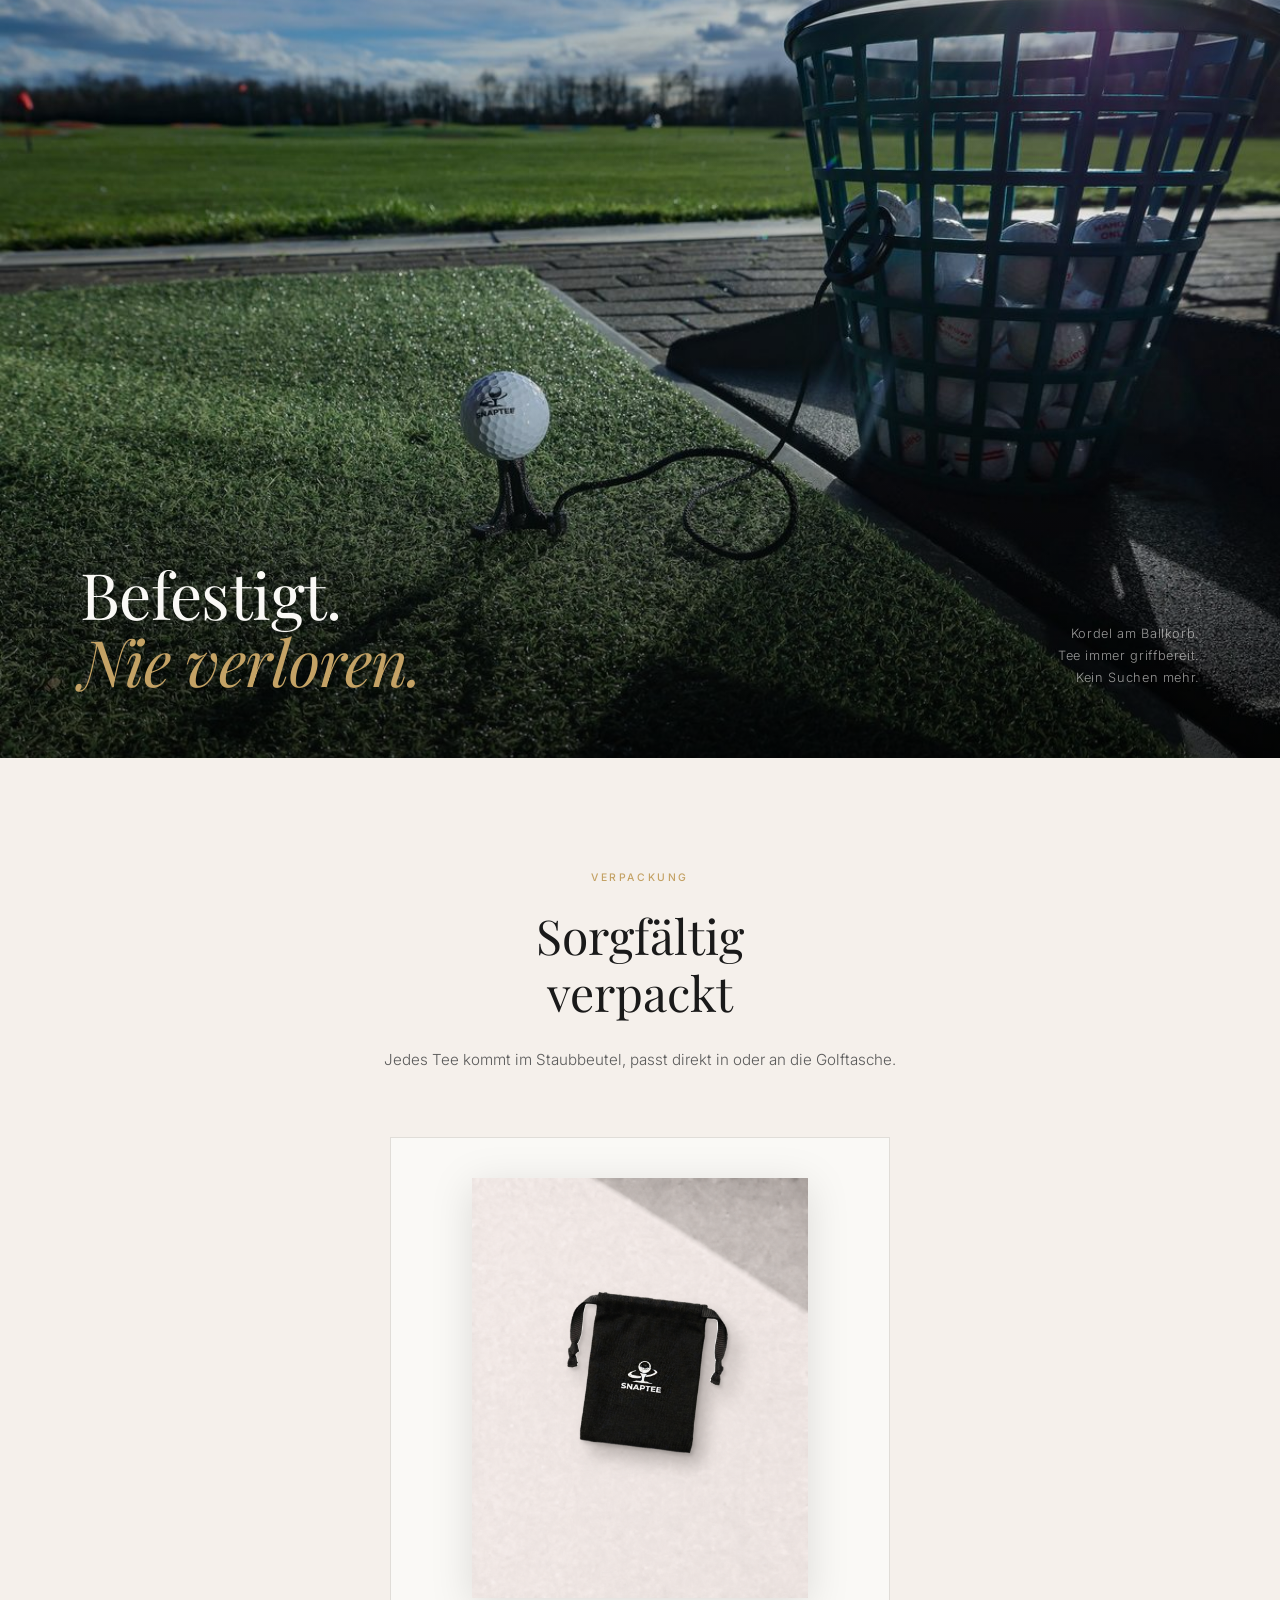
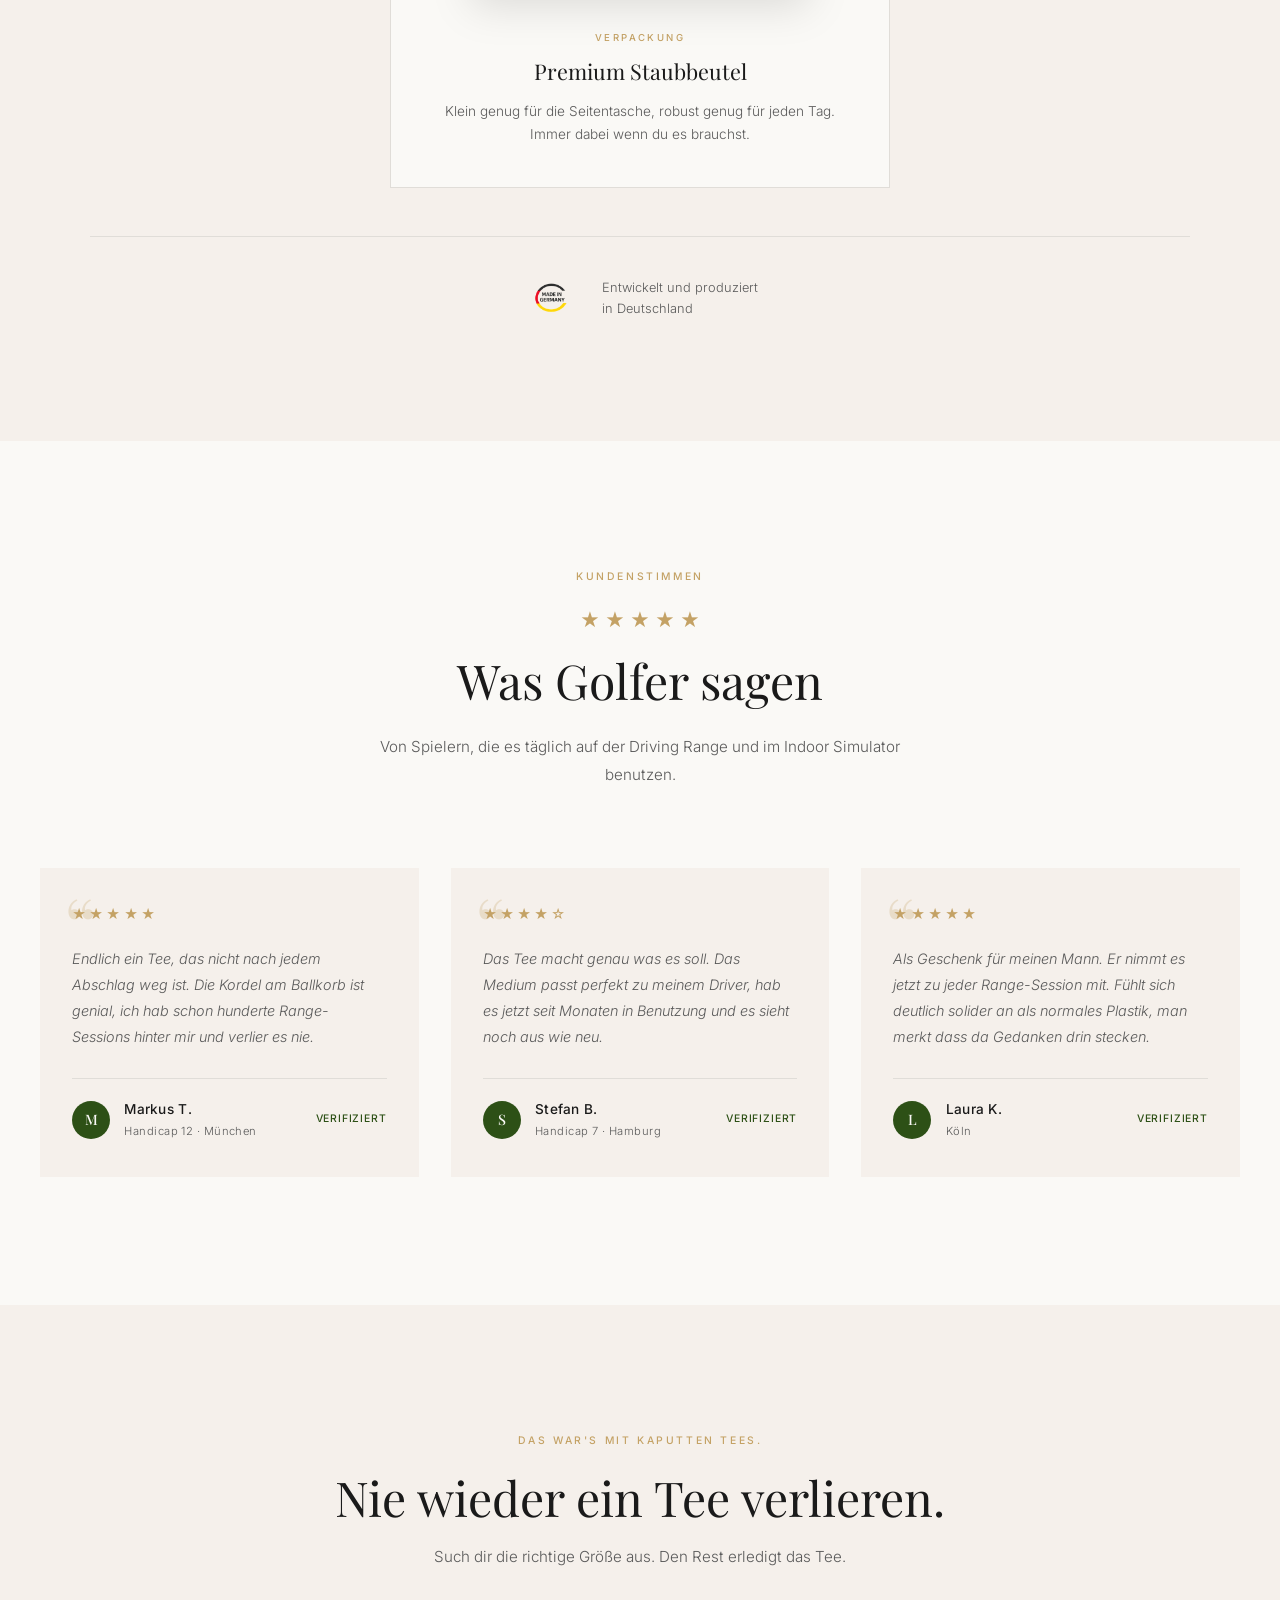
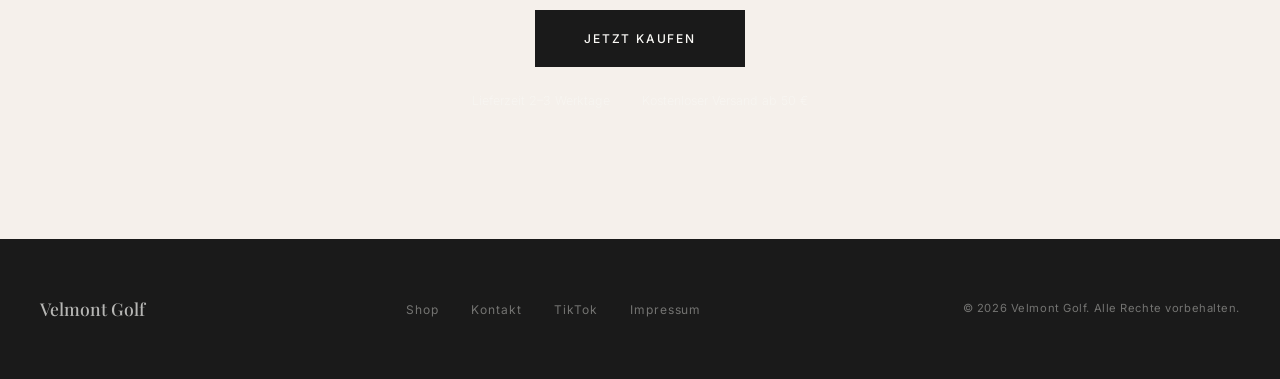
==== commit 104bac22: "Update Staubbeutel studio image" ====
--- a/index.html
+++ b/index.html
@@ -939,6 +939,10 @@
             display: block;
             margin: 0 auto 2rem;
             filter: drop-shadow(0 8px 20px rgba(0,0,0,0.12));
+        }
+
+        .packaging-option-img--studio {
+            max-height: 420px;
         }
 
         .packaging-option-label {
@@ -1544,7 +1548,7 @@
             </div>
             <div class="packaging-options" style="grid-template-columns: 1fr; max-width: 500px; margin: 0 auto;">
                 <div class="packaging-option reveal reveal-delay-1">
-                    <img src="img/staubbeutel.png" alt="Velmont Golf Staubbeutel" class="packaging-option-img" loading="lazy">
+                    <img src="img/staubbeutel-studio.png" alt="Velmont Golf Staubbeutel" class="packaging-option-img packaging-option-img--studio" loading="lazy">
                     <p class="packaging-option-label" data-i18n="pack.single.label">Verpackung</p>
                     <h3 class="packaging-option-name" data-i18n="pack.single.name">Premium Staubbeutel</h3>
                     <p class="packaging-option-desc" data-i18n="pack.single.desc">Klein genug für die Seitentasche, robust genug für jeden Tag. Immer dabei wenn du es brauchst.</p>
